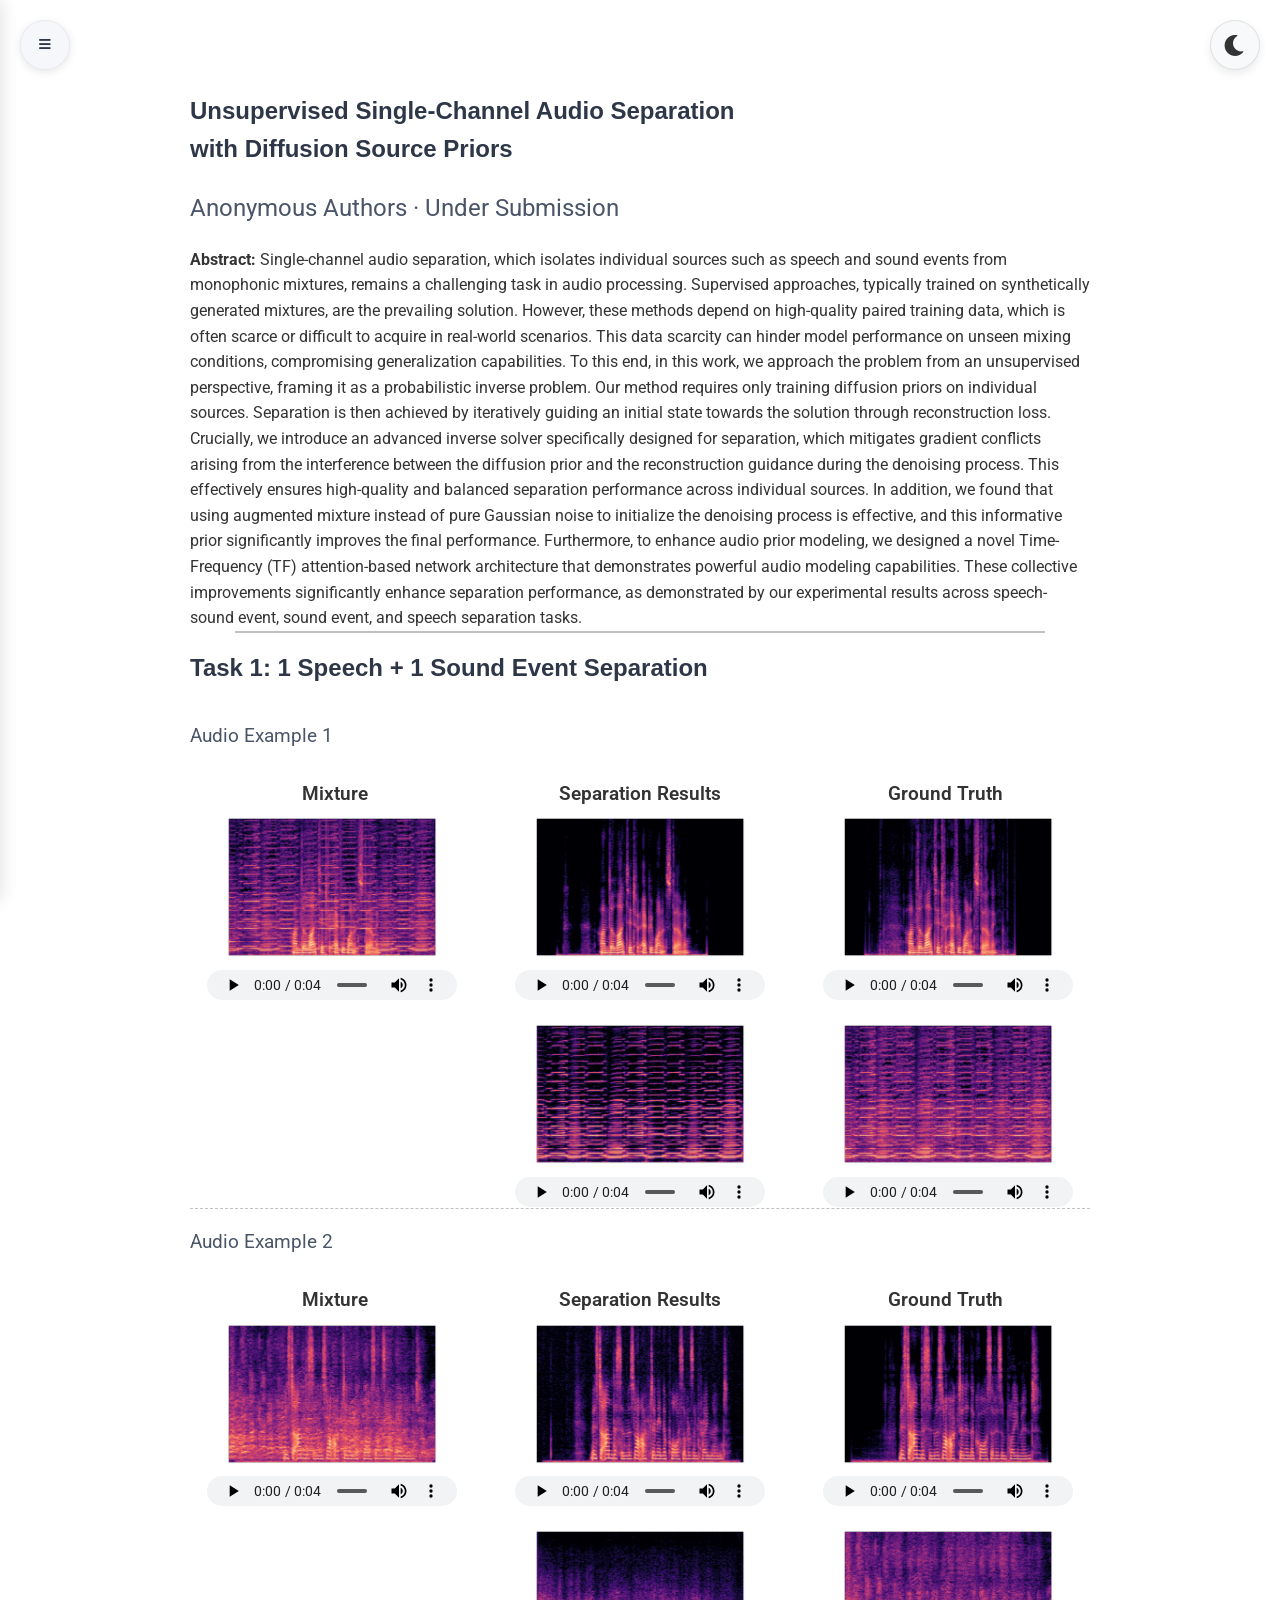
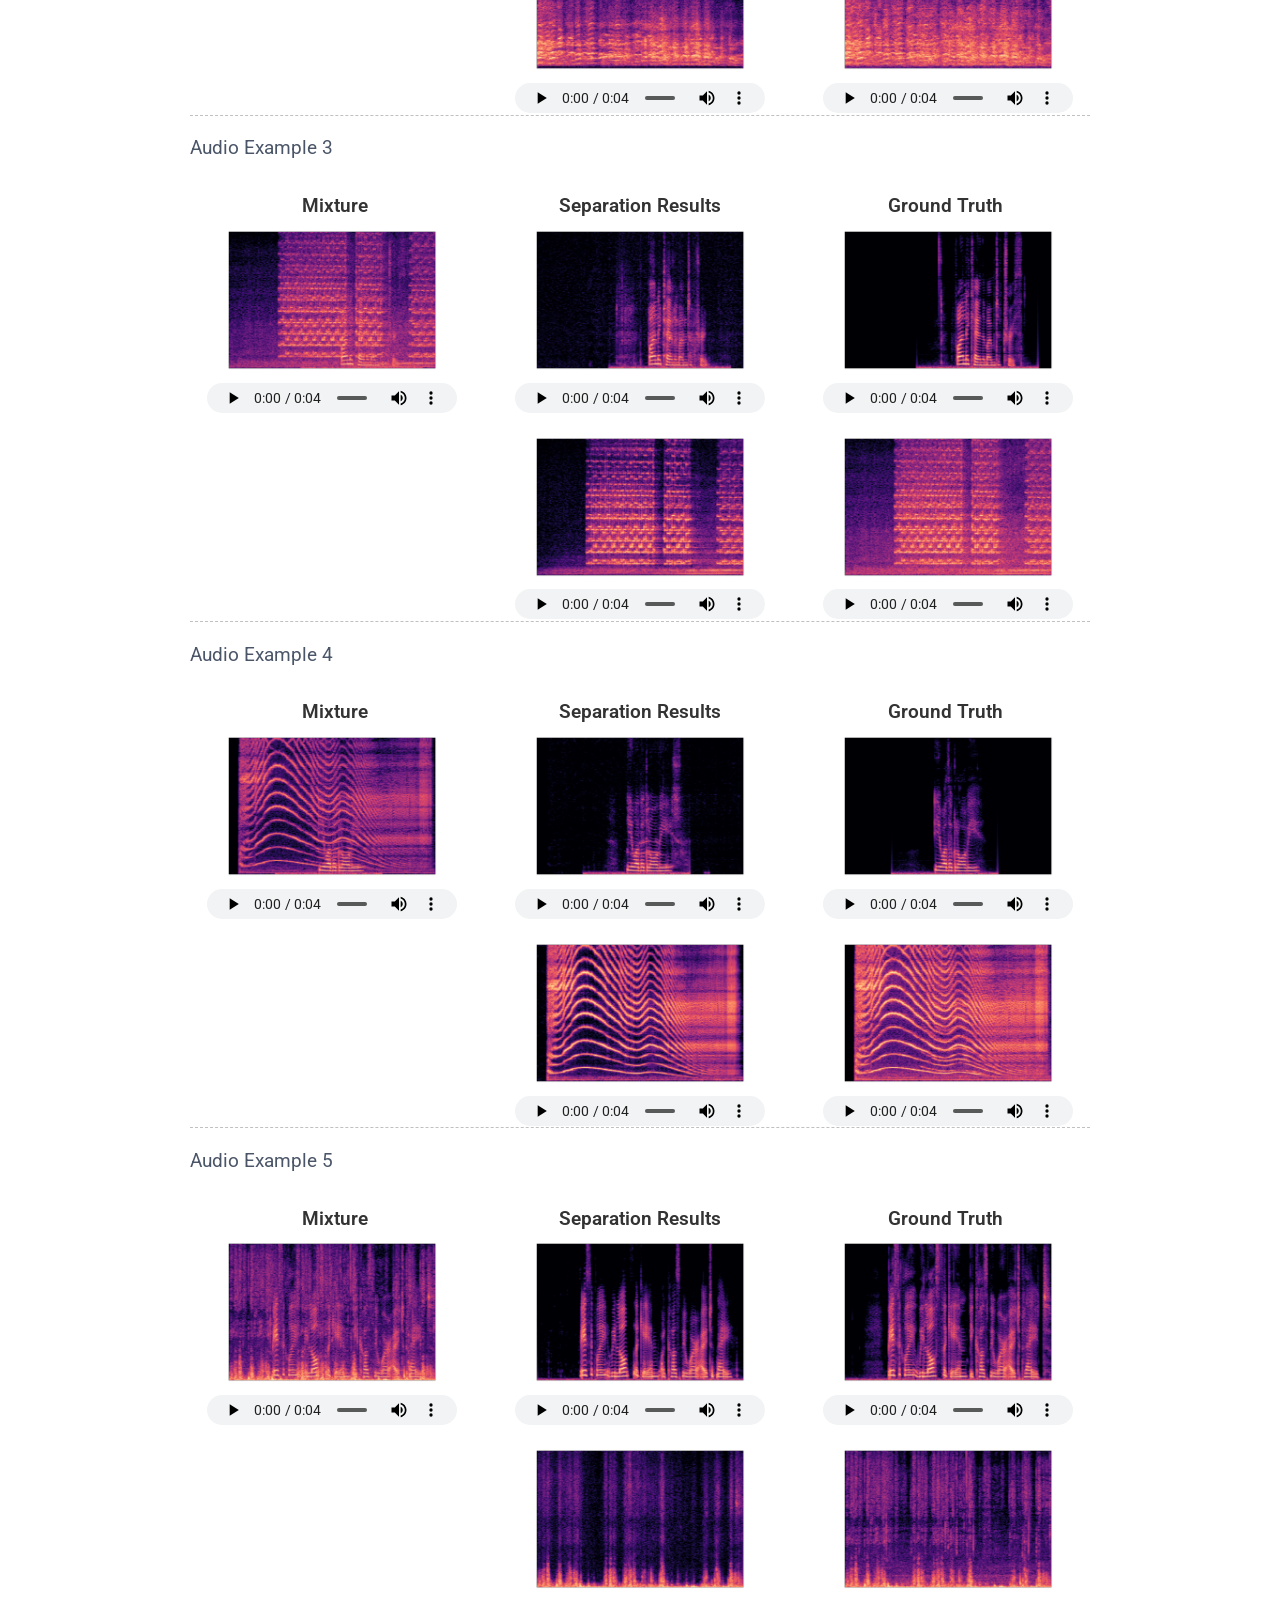
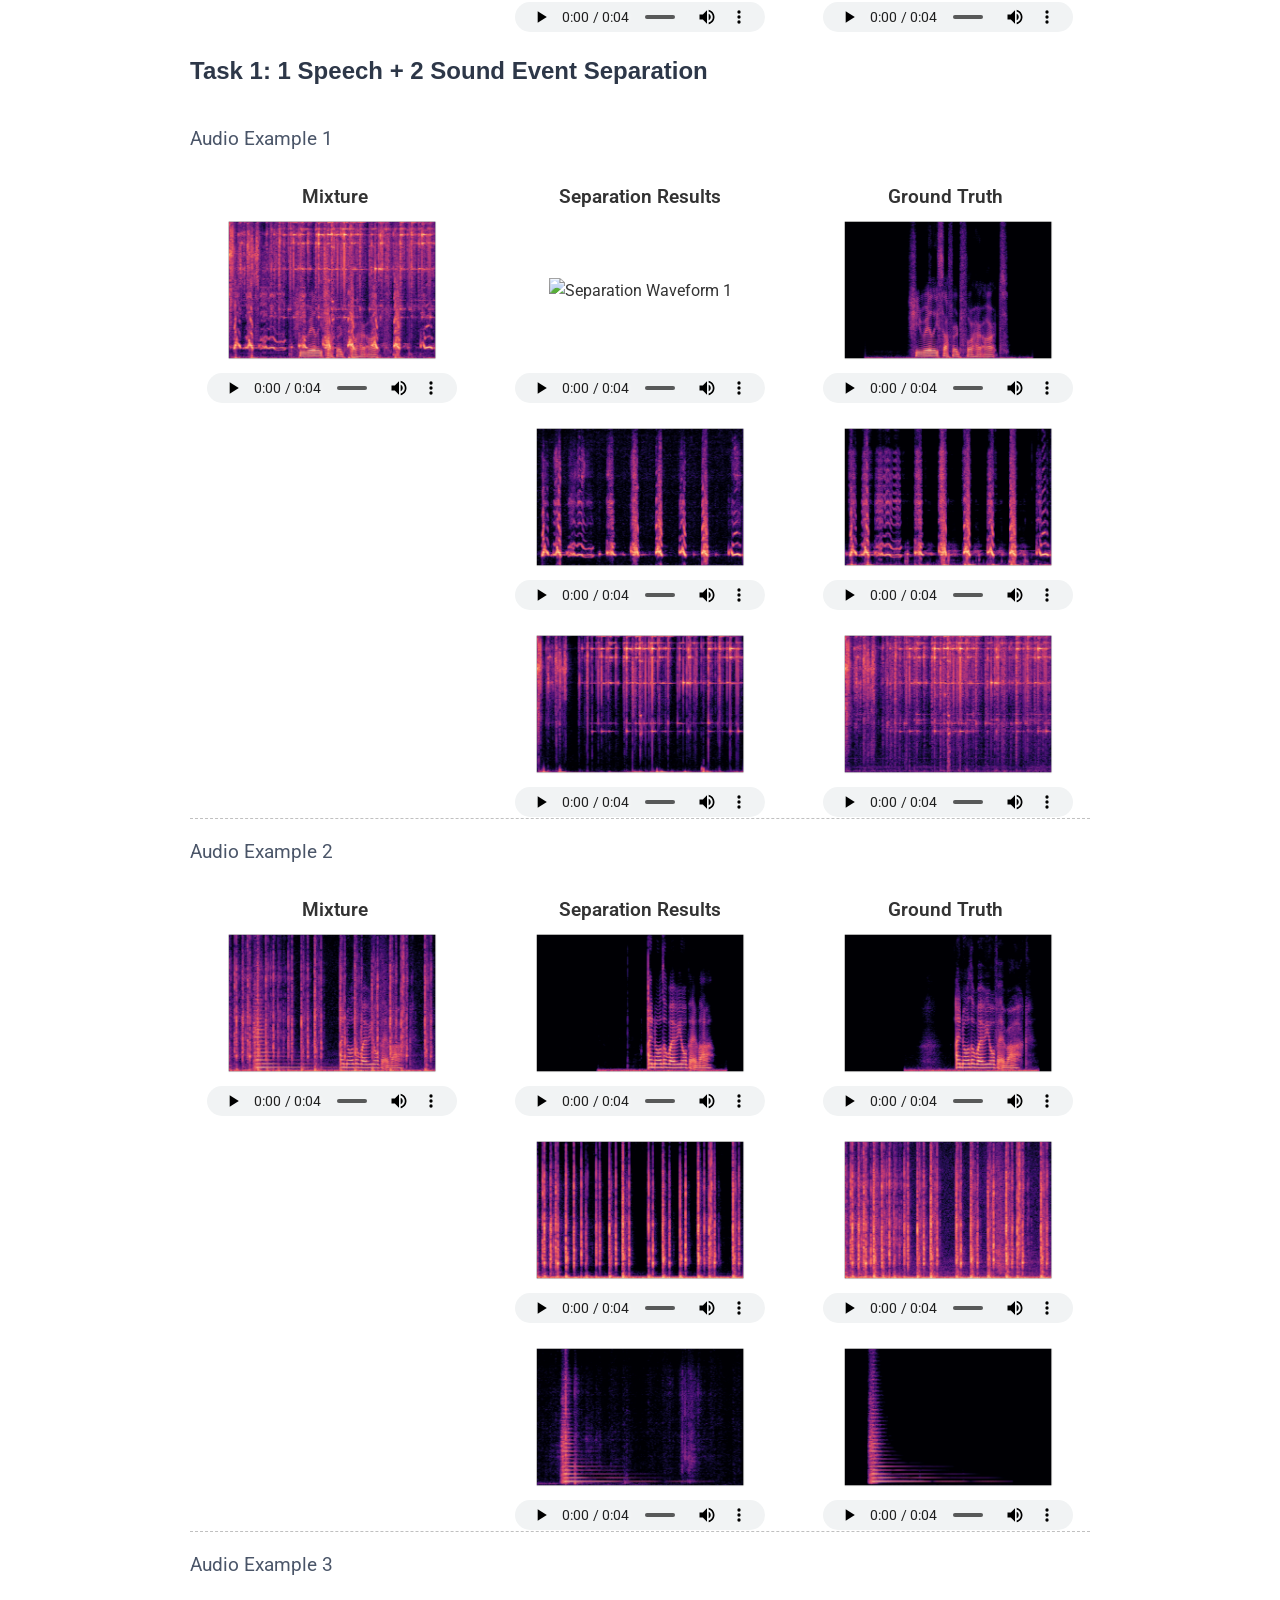
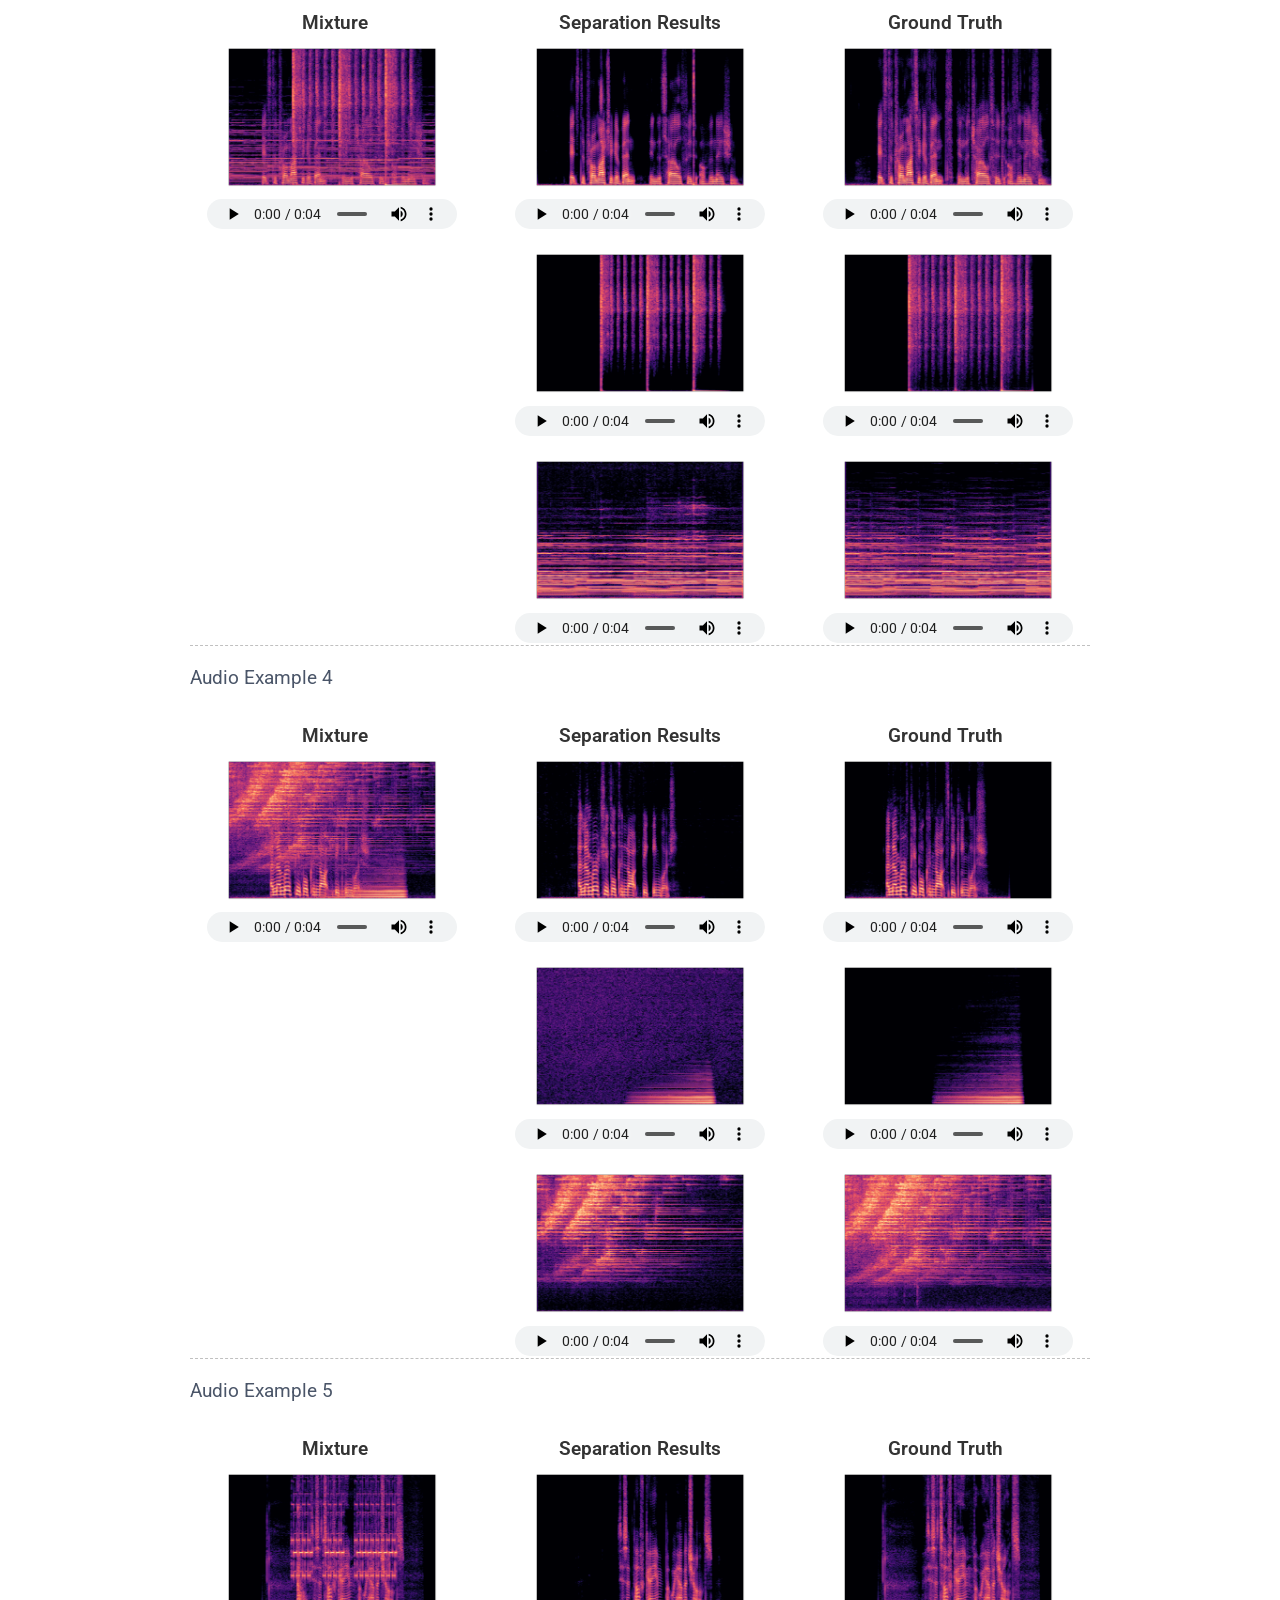
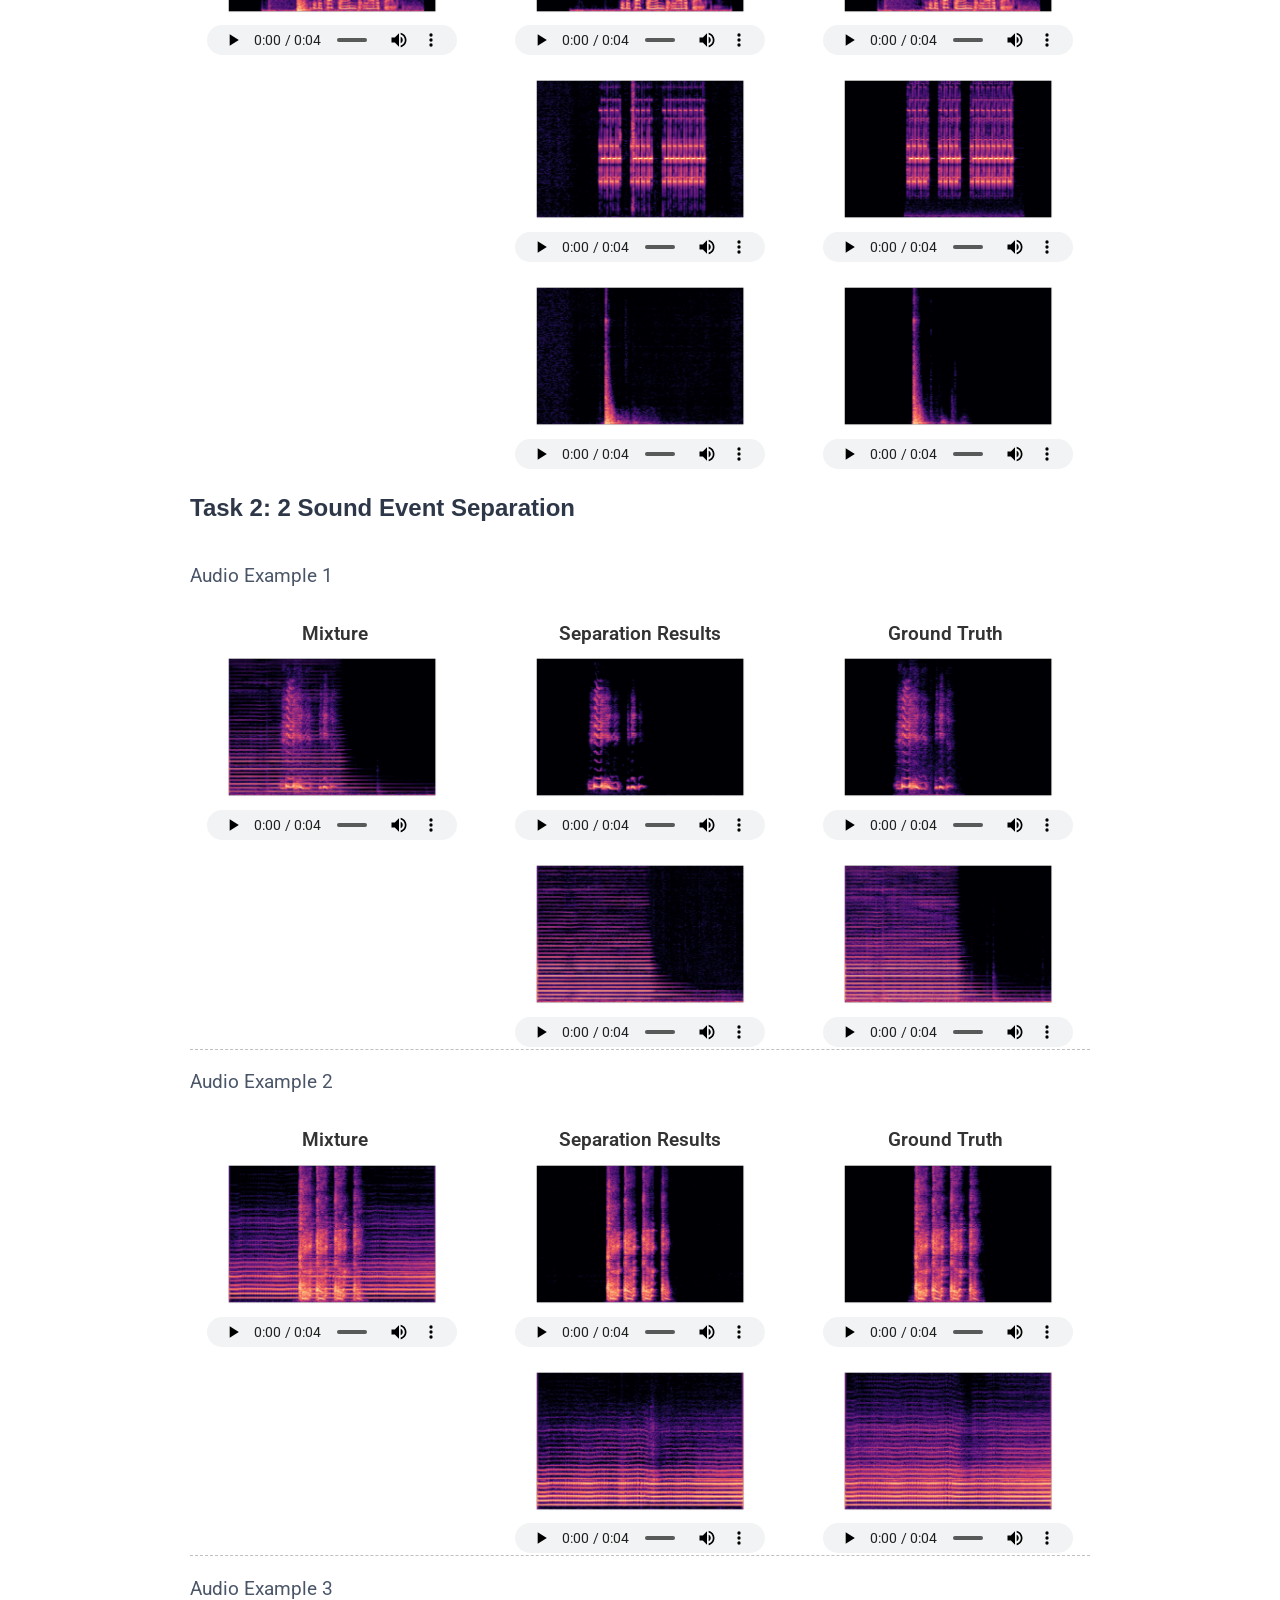
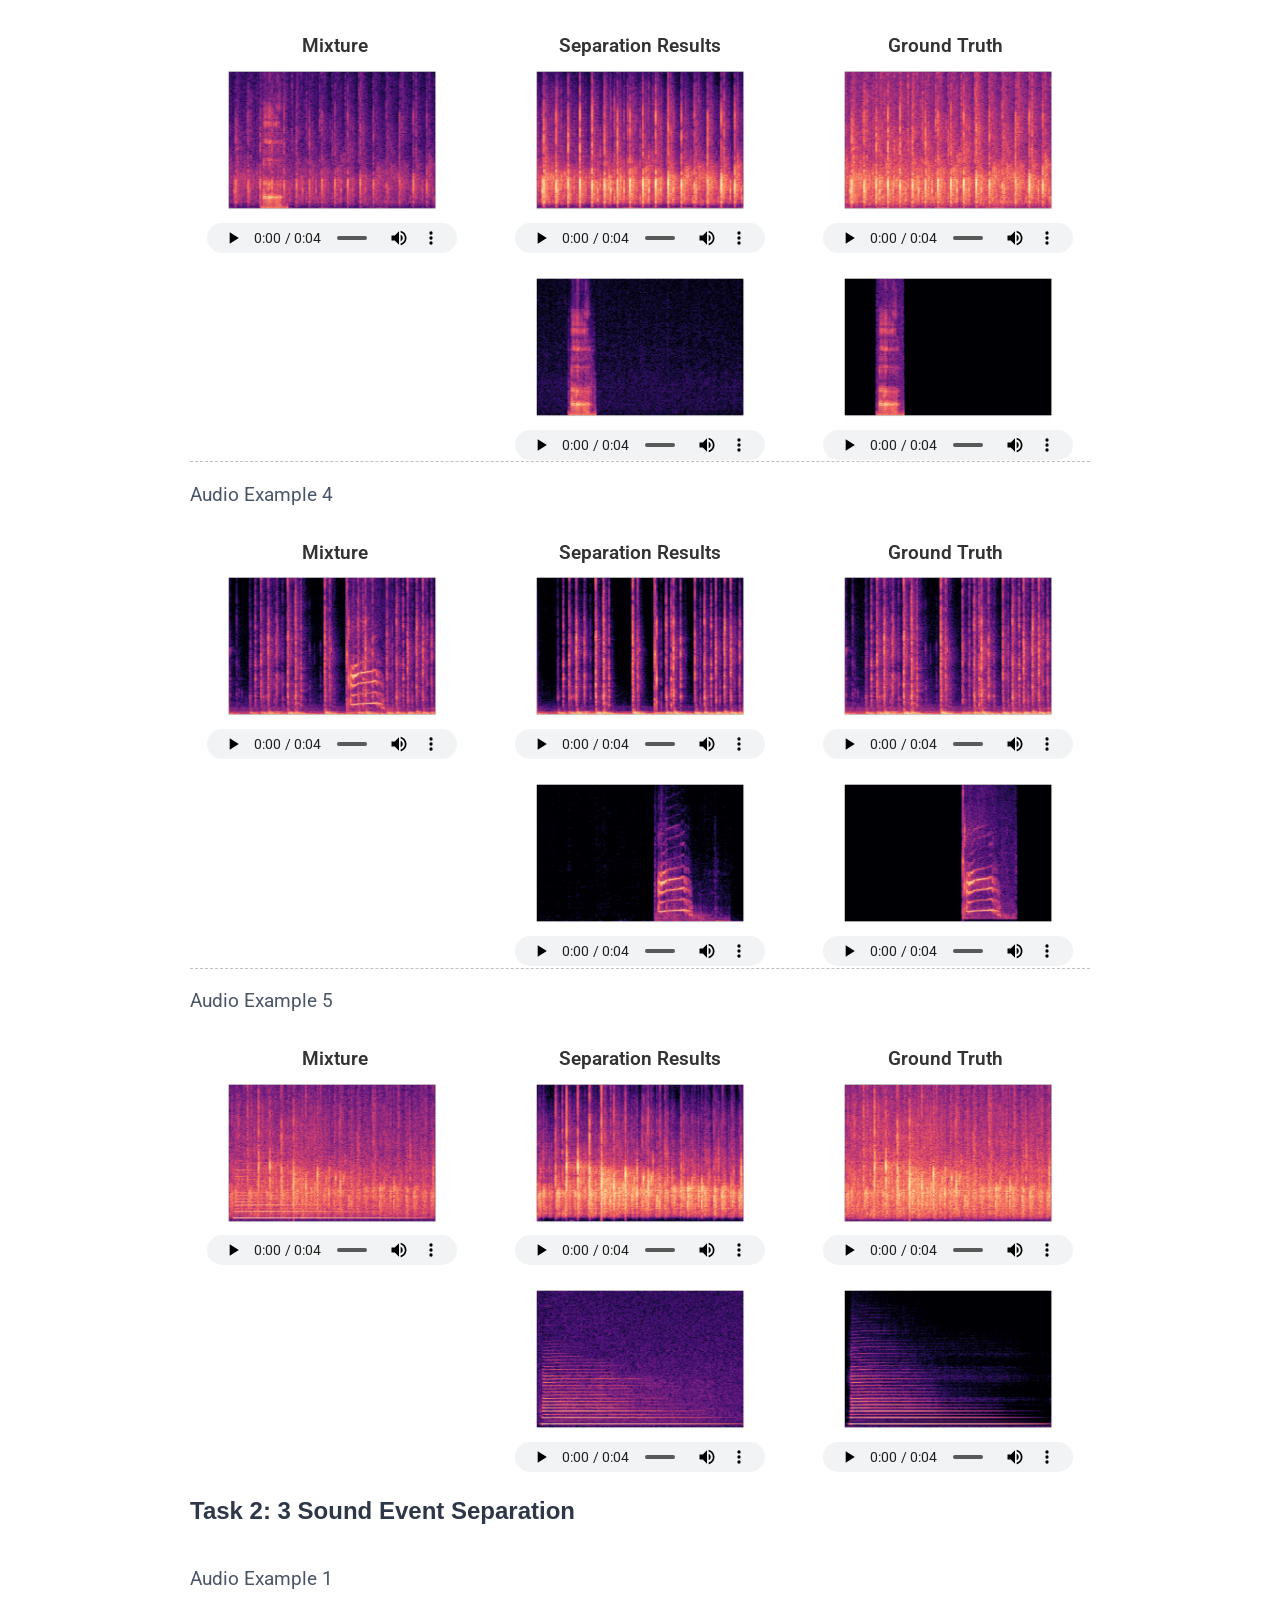
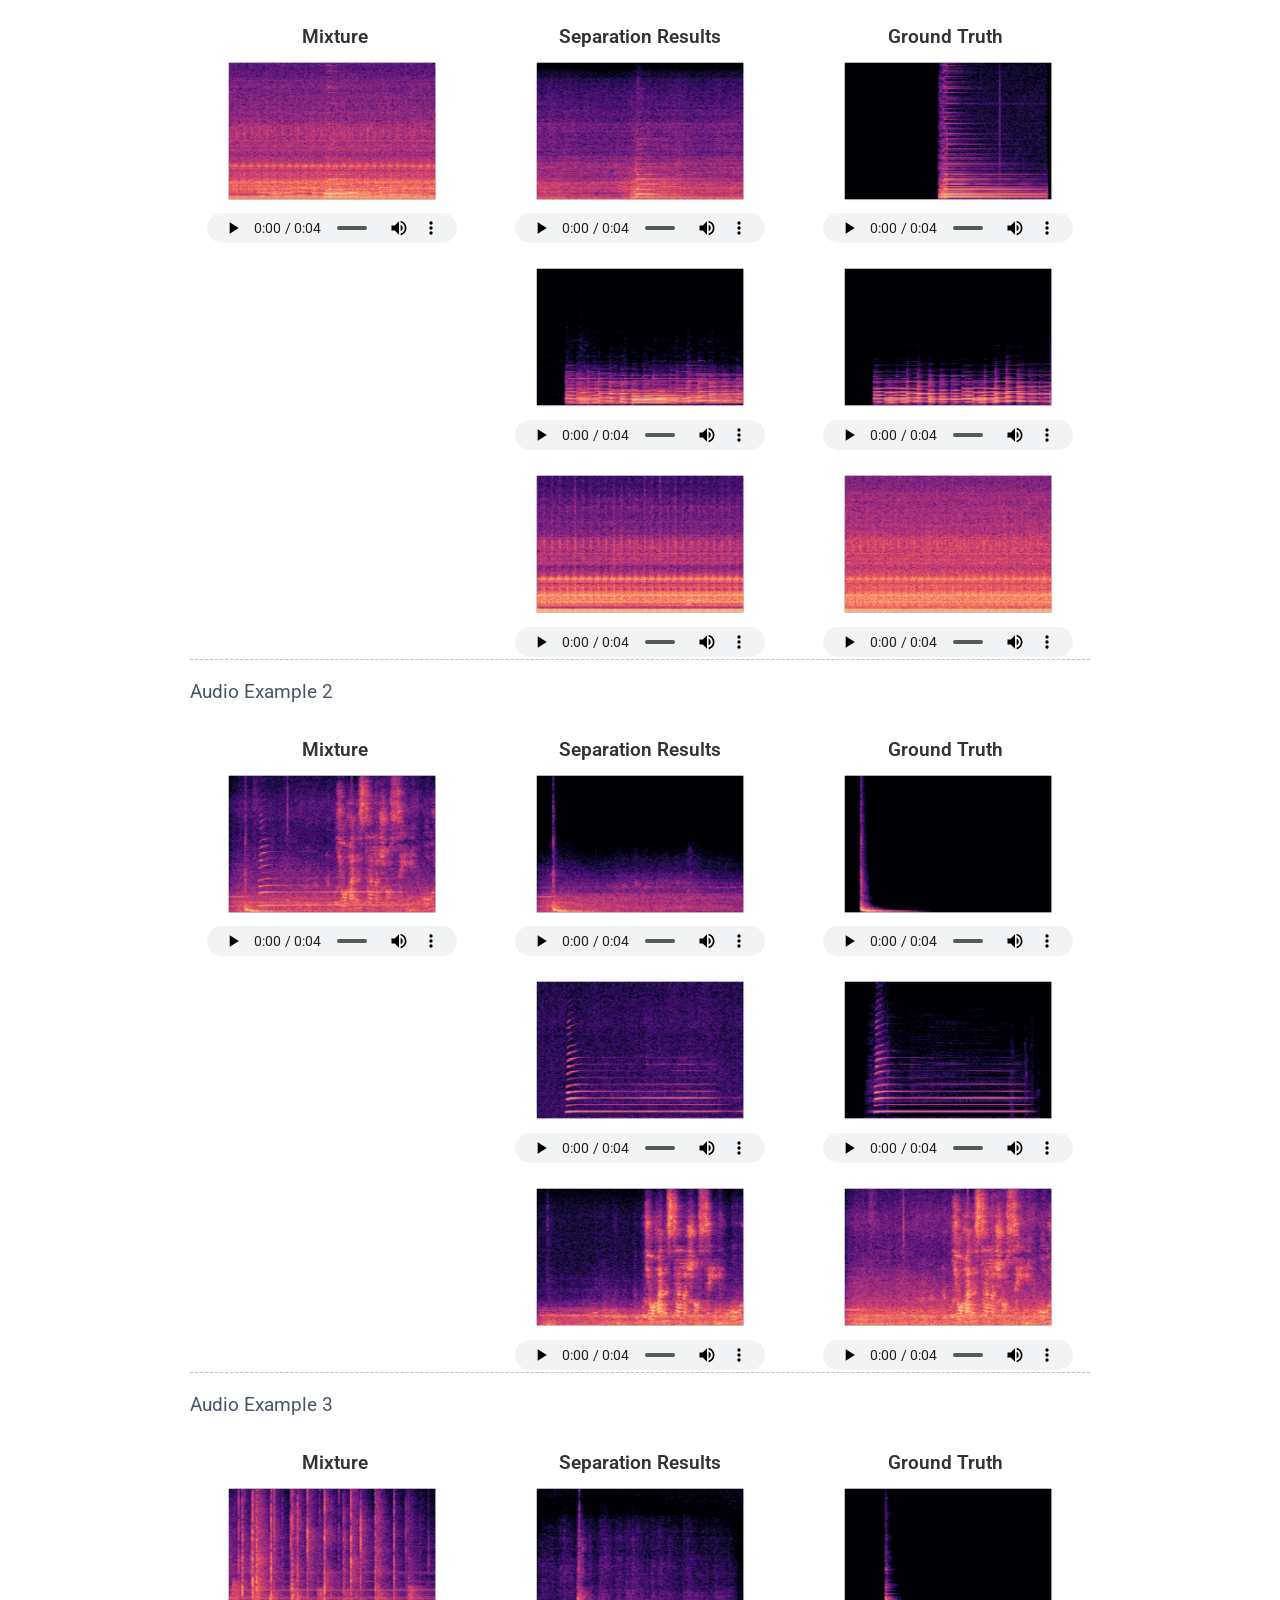
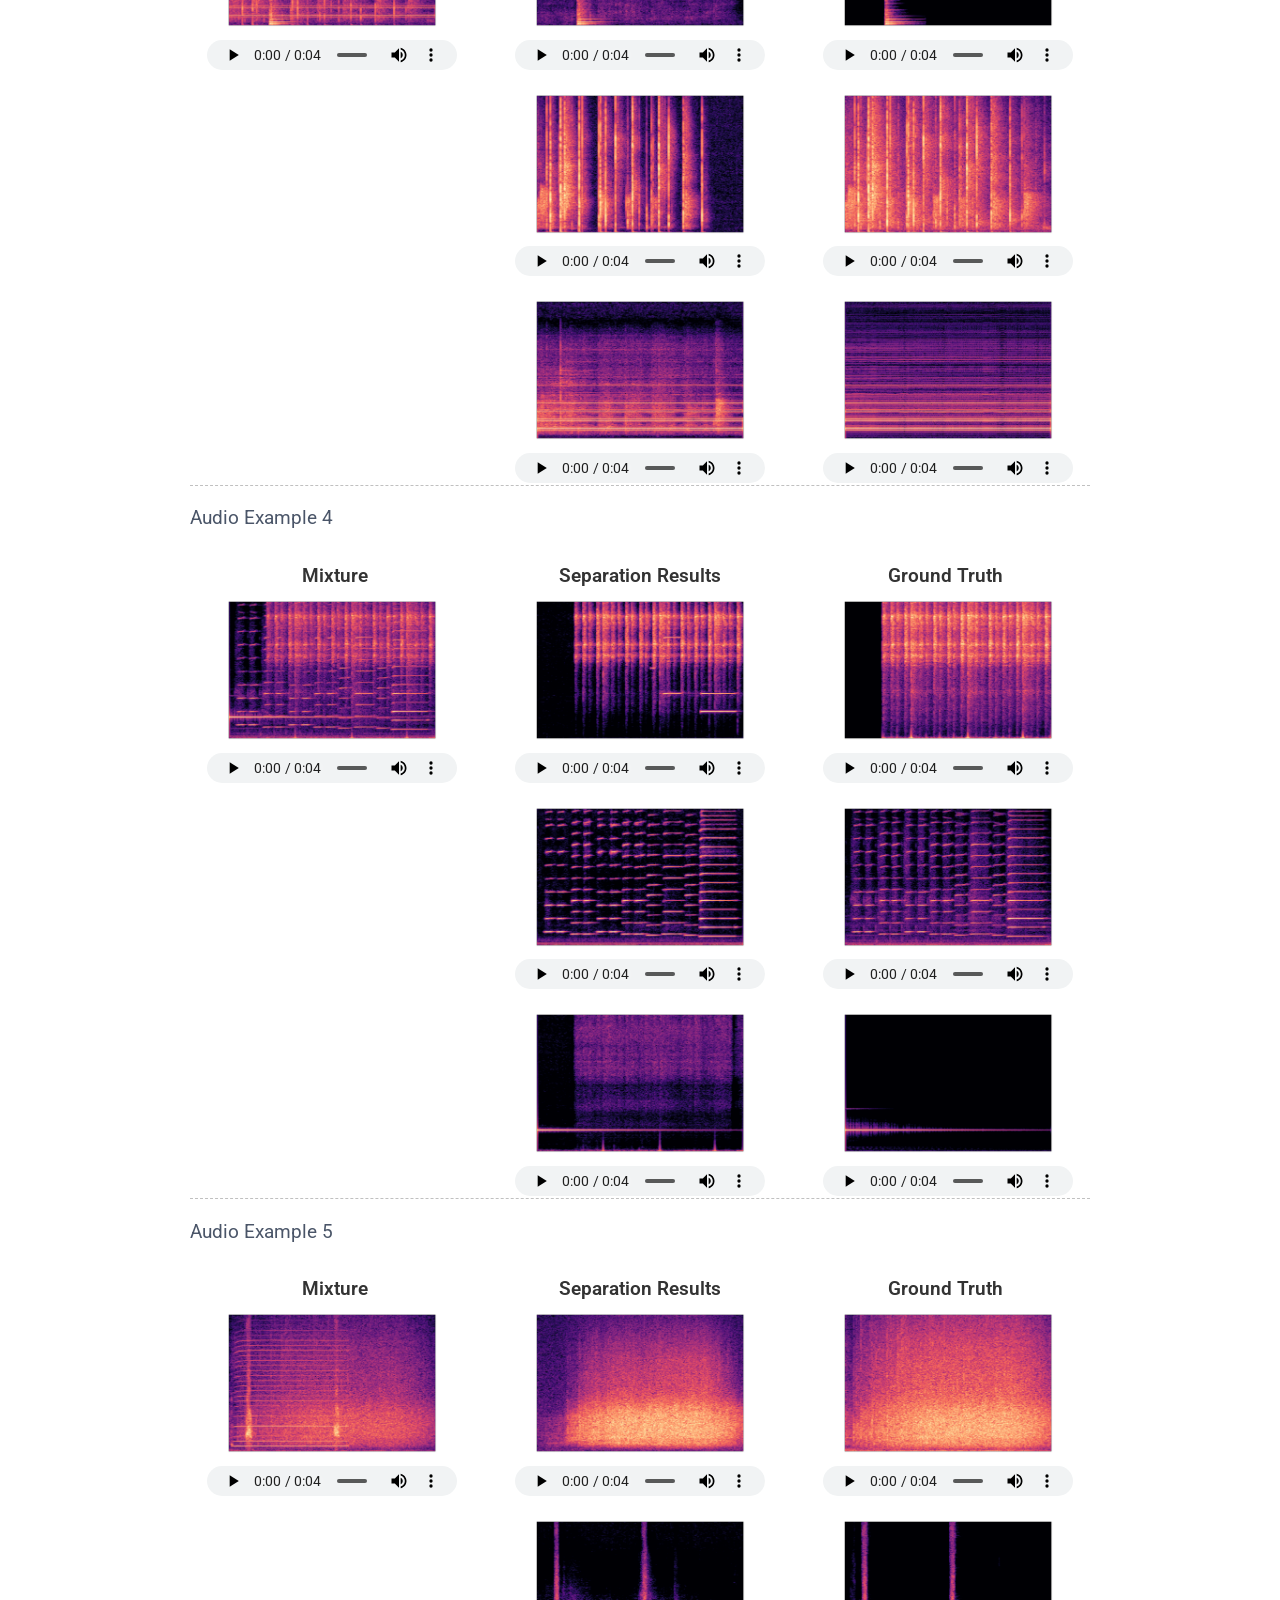
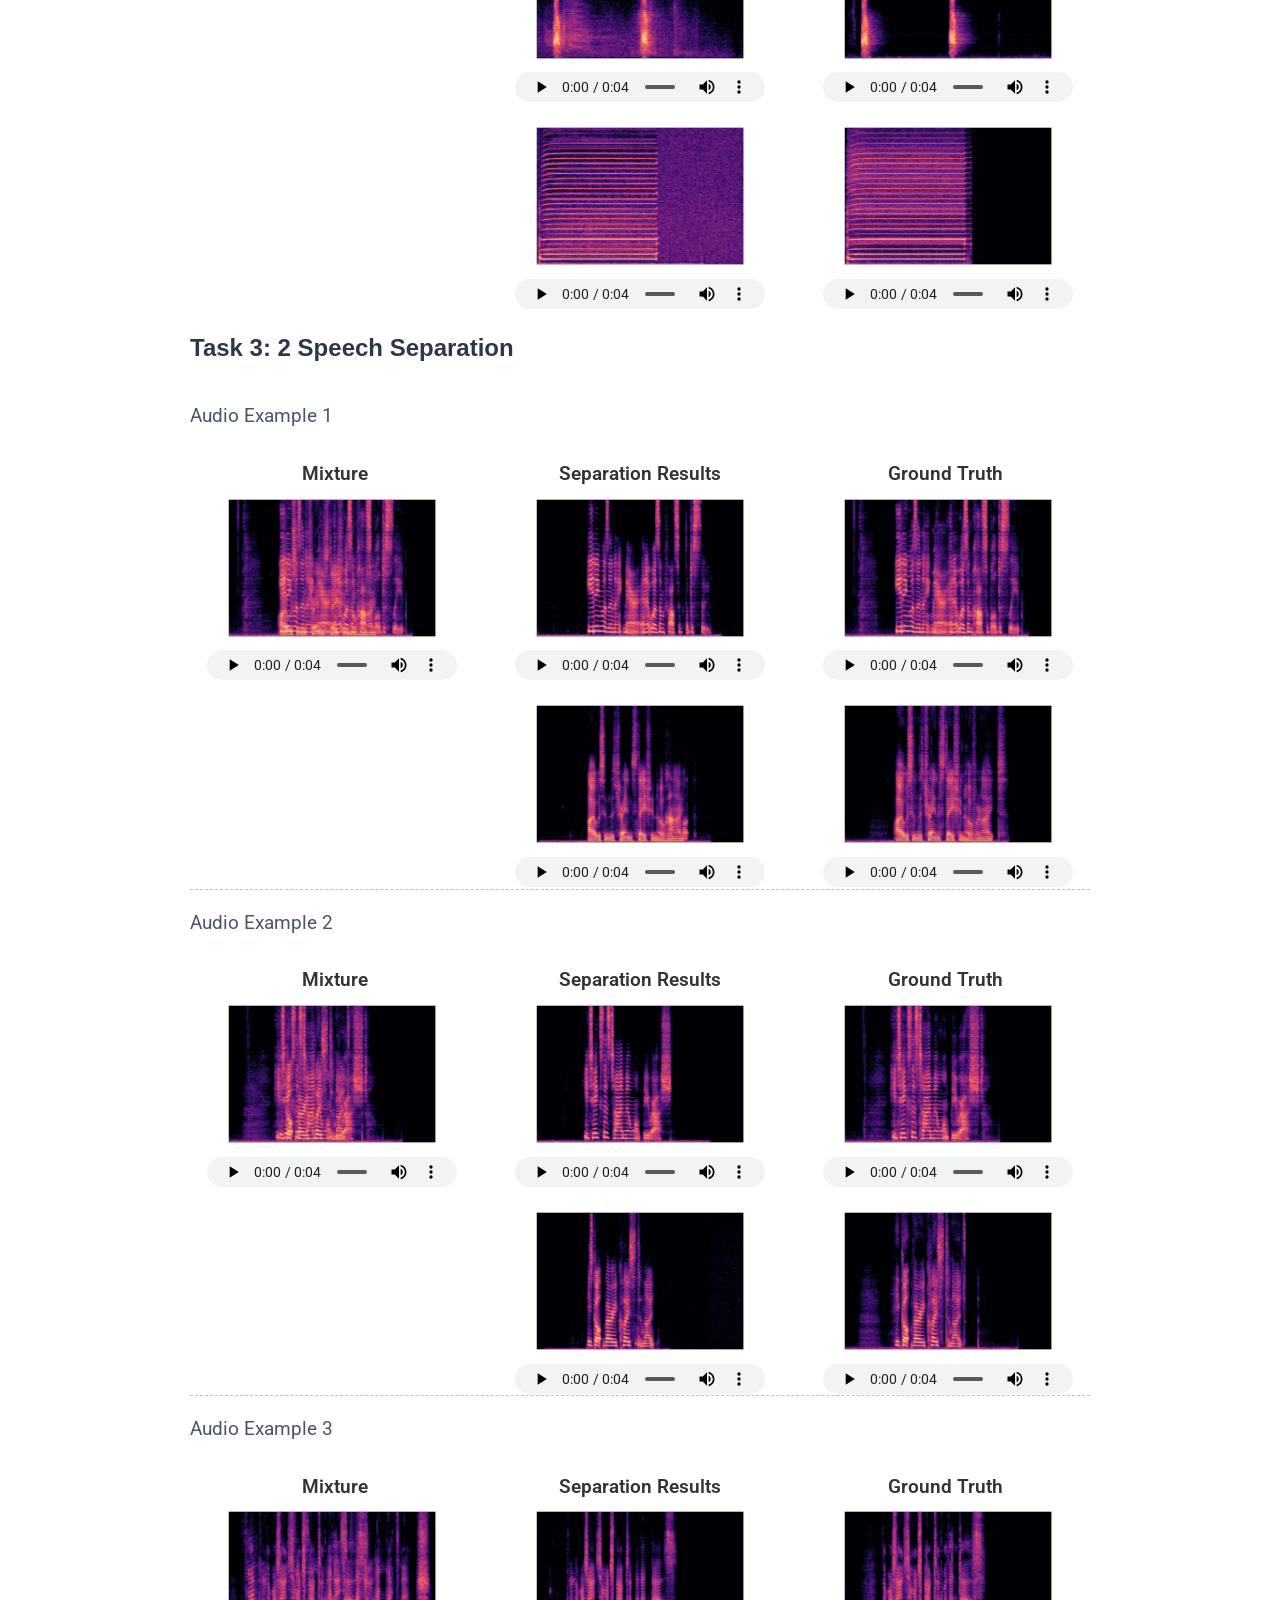
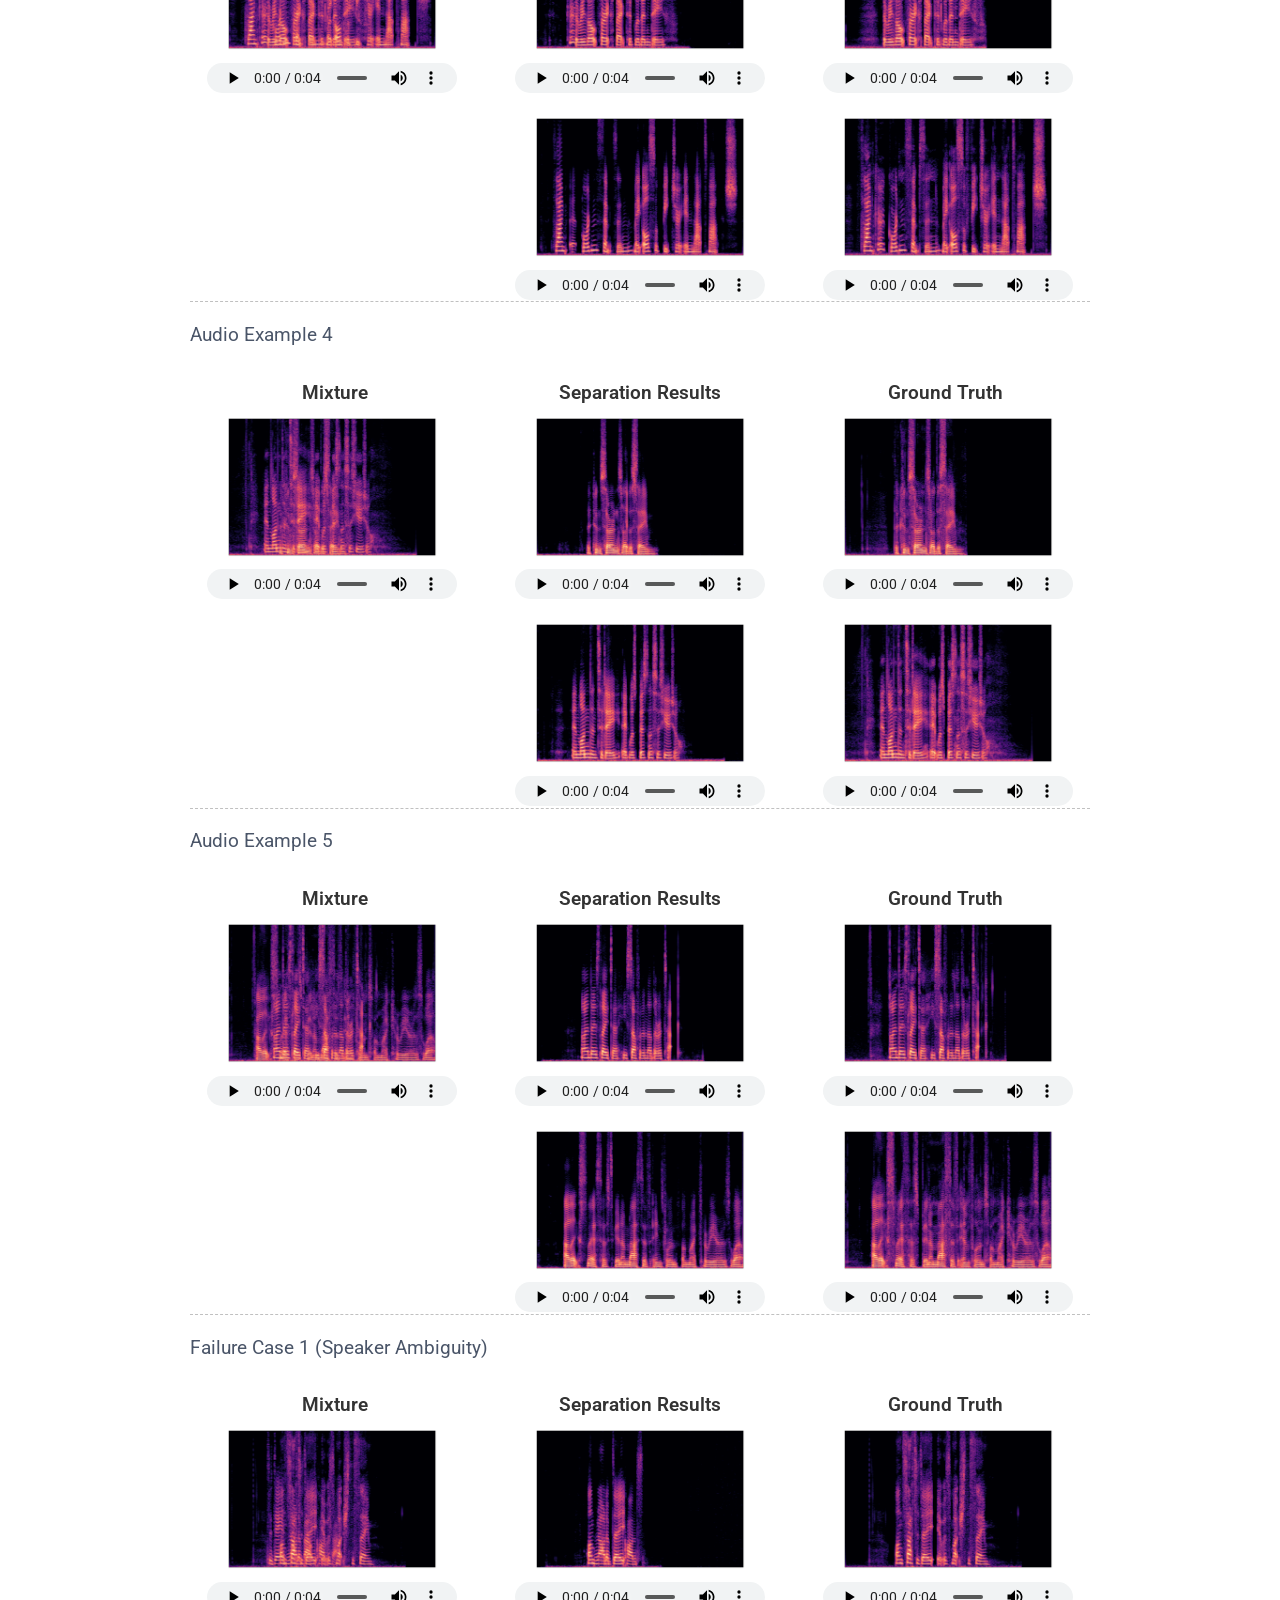
==== docs/index.html @ 79e8e831 "demo page" ====
<!DOCTYPE html>
<html lang="en">
<head>
    <meta charset="utf-8">
    <meta name="viewport" content="width=device-width, initial-scale=1">
    <title>Unsupervised Single-Channel Audio Separation with Diffusion Source Priors</title>
   
    <link href="https://fonts.googleapis.com/css2?family=Roboto:wght@300;400;500;700&family=Source+Serif+Pro:wght@400;600&display=swap" rel="stylesheet">
    <link rel="stylesheet" href="https://cdn.jsdelivr.net/npm/bulma@0.9.3/css/bulma.min.css">
    <link rel="stylesheet" href="https://cdnjs.cloudflare.com/ajax/libs/font-awesome/6.0.0/css/all.min.css">
    <link rel="icon" href="data:image/svg+xml,<svg xmlns=%22http://www.w3.org/2000/svg%22 viewBox=%220 0 100 100%22><text y=%22.9em%22 font-size=%2290%22>📑</text></svg>">
    <link rel="stylesheet" href="style.css"> 

    <style>
    </style>
</head>

<body>
    <button class="dark-mode-toggle" id="darkModeToggle">
        <i class="fas fa-moon"></i>
    </button>
     
    <button class="sidebar-toggle" id="sidebarToggle">
        <i class="fas fa-bars"></i>
    </button>
     
    <div class="sidebar" id="sidebar">
        <div class="sidebar-header">
            <h2 class="sidebar-title"></h2>
            <button class="close-sidebar" id="closeSidebar">
                <i class="fas fa-times"></i>
            </button>
        </div>
        <ul class="sidebar-menu">
            <li class="sidebar-item">
                <a href="#top" class="sidebar-button active">
                    <i class="fas fa-home"></i>Home
                </a>
            </li>
            <li class="sidebar-item">
                <a href="#D0" class="sidebar-button">
                    </i>1 Speech+1 Sound Separation
                </a>
            </li>
            <li class="sidebar-item">
                <a href="#D1" class="sidebar-button">
                    </i>1 Speech+2 Sound Separation
                </a>
            </li>
            <li class="sidebar-item">
                <a href="#D2" class="sidebar-button">
                    </i>2 Sound Separation
                </a>
            </li>
            <li class="sidebar-item">
                <a href="#D3" class="sidebar-button">
                    </i>3 Sound Separation
                </a>
            </li>
            <li class="sidebar-item">
                <a href="#D4" class="sidebar-button">
                    </i>2 Speech Separation
                </a>
            </li>

            <li class="sidebar-item">
                <a href="#D5" class="sidebar-button">
                    </i>Comparision Results
                </a>
            </li>

        </ul>
         
        <div class="sidebar-footer">
            <!-- <p>AAAI 2026</p> -->
        </div>
    </div>
     
    <div class="content-area">
        <section id="top">
            <div class="hero-body">
                <div class="container has-text-centered">
                    <h1 class="title is-3">Unsupervised Single-Channel Audio Separation <br> with Diffusion Source Priors</h1>
                    <h2 class="subtitle is-5">Anonymous Authors · Under Submission</h2>
                </div>
            </div>
        </section>
         
        <section class="section" id="abstract">
            <div class="content has-text-justified">
                <strong>Abstract:</strong> Single-channel audio separation, which isolates individual sources such as speech and sound events from monophonic mixtures, remains a challenging task in audio processing. Supervised approaches, typically trained on synthetically generated mixtures, are the prevailing solution. However, these methods depend on high-quality paired training data, which is often scarce or difficult to acquire in real-world scenarios. This data scarcity can hinder model performance on unseen mixing conditions, compromising generalization capabilities.
                To this end, in this work, we approach the problem from an unsupervised perspective, framing it as a probabilistic inverse problem. Our method requires only training diffusion priors on individual sources. Separation is then achieved by iteratively guiding an initial state towards the solution through reconstruction loss. Crucially, we introduce an advanced inverse solver specifically designed for separation, which mitigates gradient conflicts arising from the interference between the diffusion prior and the reconstruction guidance during the denoising process. This effectively ensures high-quality and balanced separation performance across individual sources. In addition, we found that using augmented mixture instead of pure Gaussian noise to initialize the denoising process is effective, and this informative prior significantly improves the final performance. Furthermore, to enhance audio prior modeling, we designed a novel Time-Frequency (TF) attention-based network architecture that demonstrates powerful audio modeling capabilities. These collective improvements significantly enhance separation performance, as demonstrated by our experimental results across speech-sound event, sound event, and speech separation tasks.
            </div>
        </section>
        
        <div class="line-above"> </div>

        
        <section class="section" id="D0">
            <h2 class="title is-3 section-title">Task 1: 1 Speech + 1 Sound Event Separation</h2>
            <h3 class="subtitle is-4">Audio Example 1</h3> 
                <div class="content">
                    <div class="audio-results-header">
                        <h4 class="audio-header-label">Mixture</h4>
                        <h4 class="audio-header-label">Separation Results</h4>
                        <h4 class="audio-header-label">Ground Truth</h4>
                    </div>
        
                    <div class="audio-results-grid">
                        <div class="audio-result-item first-mixture-cell"> <div class="waveform-placeholder">
                                <img src="audios/01_1speech_1sound/01/mix.png" alt="Mixture Waveform 1">
                            </div>
                            <audio controls>
                                <source src="audios/01_1speech_1sound/01/mix.wav" type="audio/mpeg">
                                Your browser does not support the audio element.
                            </audio>
                        </div>
        
                        <div class="audio-result-item">
                            <div class="waveform-placeholder">
                                <img src="audios/01_1speech_1sound/01/sepa_0.png" alt="Separation Waveform 1">
                            </div>
                            <audio controls>
                                <source src="audios/01_1speech_1sound/01/sepa_0.wav" type="audio/mpeg">
                                Your browser does not support the audio element.
                            </audio>
                        </div>
        
                        <div class="audio-result-item">
                            <div class="waveform-placeholder">
                                <img src="audios/01_1speech_1sound/01/real_0.png" alt="Ground Truth Waveform 1">
                            </div>
                            <audio controls>
                                <source src="audios/01_1speech_1sound/01/real_0.wav" type="audio/mpeg">
                                Your browser does not support the audio element.
                            </audio>
                        </div>
        
                        <div class="audio-result-item empty-cell"> </div>
        
                        <div class="audio-result-item">
                            <div class="waveform-placeholder">
                                <img src="audios/01_1speech_1sound/01/sepa_1.png" alt="Separation Waveform 2">
                            </div>
                            <audio controls>
                                <source src="audios/01_1speech_1sound/01/sepa_1.wav" type="audio/mpeg">
                                Your browser does not support the audio element.
                            </audio>
                        </div>
        
                        <div class="audio-result-item">
                            <div class="waveform-placeholder">
                                <img src="audios/01_1speech_1sound/01/real_1.png" alt="Separation Waveform 2">
                            </div>
                            <audio controls>
                                <source src="audios/01_1speech_1sound/01/real_1.wav" type="audio/mpeg">
                                Your browser does not support the audio element.
                            </audio>
                        </div>  
                    </div>          
                </div>        
                  
            <div class="audio-group-separator"></div> 

            <h3 class="subtitle is-4">Audio Example 2</h3> 
            <div class="content">
                    <div class="audio-results-header">
                        <h4 class="audio-header-label">Mixture</h4>
                        <h4 class="audio-header-label">Separation Results</h4>
                        <h4 class="audio-header-label">Ground Truth</h4>
                    </div>
        
                    <div class="audio-results-grid">
                        <div class="audio-result-item first-mixture-cell"> <div class="waveform-placeholder">
                                <img src="audios/01_1speech_1sound/02/mix.png" alt="Mixture Waveform 1">
                            </div>
                            <audio controls>
                                <source src="audios/01_1speech_1sound/02/mix.wav" type="audio/mpeg">
                                Your browser does not support the audio element.
                            </audio>
                        </div>
        
                        <div class="audio-result-item">
                            <div class="waveform-placeholder">
                                <img src="audios/01_1speech_1sound/02/sepa_0.png" alt="Separation Waveform 1">
                            </div>
                            <audio controls>
                                <source src="audios/01_1speech_1sound/02/sepa_0.wav" type="audio/mpeg">
                                Your browser does not support the audio element.
                            </audio>
                        </div>
        
                        <div class="audio-result-item">
                            <div class="waveform-placeholder">
                                <img src="audios/01_1speech_1sound/02/real_0.png" alt="Ground Truth Waveform 1">
                            </div>
                            <audio controls>
                                <source src="audios/01_1speech_1sound/02/real_0.wav" type="audio/mpeg">
                                Your browser does not support the audio element.
                            </audio>
                        </div>
        
                        <div class="audio-result-item empty-cell"> </div>
        
                        <div class="audio-result-item">
                            <div class="waveform-placeholder">
                                <img src="audios/01_1speech_1sound/02/sepa_1.png" alt="Separation Waveform 2">
                            </div>
                            <audio controls>
                                <source src="audios/01_1speech_1sound/02/sepa_1.wav" type="audio/mpeg">
                                Your browser does not support the audio element.
                            </audio>
                        </div>
        
                        <div class="audio-result-item">
                            <div class="waveform-placeholder">
                                <img src="audios/01_1speech_1sound/02/real_1.png" alt="Separation Waveform 2">
                            </div>
                            <audio controls>
                                <source src="audios/01_1speech_1sound/02/real_1.wav" type="audio/mpeg">
                                Your browser does not support the audio element.
                            </audio>
                        </div>        
                    </div> 
            </div> 

            <div class="audio-group-separator"></div> 
            <h3 class="subtitle is-4">Audio Example 3</h3> 
            <div class="content">
                    <div class="audio-results-header">
                        <h4 class="audio-header-label">Mixture</h4>
                        <h4 class="audio-header-label">Separation Results</h4>
                        <h4 class="audio-header-label">Ground Truth</h4>
                    </div>
        
                    <div class="audio-results-grid">
                        <div class="audio-result-item first-mixture-cell"> <div class="waveform-placeholder">
                                <img src="audios/01_1speech_1sound/03/mix.png" alt="Mixture Waveform 1">
                            </div>
                            <audio controls>
                                <source src="audios/01_1speech_1sound/03/mix.wav" type="audio/mpeg">
                                Your browser does not support the audio element.
                            </audio>
                        </div>
        
                        <div class="audio-result-item">
                            <div class="waveform-placeholder">
                                <img src="audios/01_1speech_1sound/03/sepa_0.png" alt="Separation Waveform 1">
                            </div>
                            <audio controls>
                                <source src="audios/01_1speech_1sound/03/sepa_0.wav" type="audio/mpeg">
                                Your browser does not support the audio element.
                            </audio>
                        </div>
        
                        <div class="audio-result-item">
                            <div class="waveform-placeholder">
                                <img src="audios/01_1speech_1sound/03/real_0.png" alt="Ground Truth Waveform 1">
                            </div>
                            <audio controls>
                                <source src="audios/01_1speech_1sound/03/real_0.wav" type="audio/mpeg">
                                Your browser does not support the audio element.
                            </audio>
                        </div>
        
                        <div class="audio-result-item empty-cell"> </div>
        
                        <div class="audio-result-item">
                            <div class="waveform-placeholder">
                                <img src="audios/01_1speech_1sound/03/sepa_1.png" alt="Separation Waveform 2">
                            </div>
                            <audio controls>
                                <source src="audios/01_1speech_1sound/03/sepa_1.wav" type="audio/mpeg">
                                Your browser does not support the audio element.
                            </audio>
                        </div>
        
                        <div class="audio-result-item">
                            <div class="waveform-placeholder">
                                <img src="audios/01_1speech_1sound/03/real_1.png" alt="Separation Waveform 2">
                            </div>
                            <audio controls>
                                <source src="audios/01_1speech_1sound/03/real_1.wav" type="audio/mpeg">
                                Your browser does not support the audio element.
                            </audio>
                        </div>        
                    </div> 
            </div> 

            <div class="audio-group-separator"></div> 
            <h3 class="subtitle is-4">Audio Example 4</h3> 
            <div class="content">
                    <div class="audio-results-header">
                        <h4 class="audio-header-label">Mixture</h4>
                        <h4 class="audio-header-label">Separation Results</h4>
                        <h4 class="audio-header-label">Ground Truth</h4>
                    </div>
        
                    <div class="audio-results-grid">
                        <div class="audio-result-item first-mixture-cell"> <div class="waveform-placeholder">
                                <img src="audios/01_1speech_1sound/04/mix.png" alt="Mixture Waveform 1">
                            </div>
                            <audio controls>
                                <source src="audios/01_1speech_1sound/04/mix.wav" type="audio/mpeg">
                                Your browser does not support the audio element.
                            </audio>
                        </div>
        
                        <div class="audio-result-item">
                            <div class="waveform-placeholder">
                                <img src="audios/01_1speech_1sound/04/sepa_0.png" alt="Separation Waveform 1">
                            </div>
                            <audio controls>
                                <source src="audios/01_1speech_1sound/04/sepa_0.wav" type="audio/mpeg">
                                Your browser does not support the audio element.
                            </audio>
                        </div>
        
                        <div class="audio-result-item">
                            <div class="waveform-placeholder">
                                <img src="audios/01_1speech_1sound/04/real_0.png" alt="Ground Truth Waveform 1">
                            </div>
                            <audio controls>
                                <source src="audios/01_1speech_1sound/04/real_0.wav" type="audio/mpeg">
                                Your browser does not support the audio element.
                            </audio>
                        </div>
        
                        <div class="audio-result-item empty-cell"> </div>
        
                        <div class="audio-result-item">
                            <div class="waveform-placeholder">
                                <img src="audios/01_1speech_1sound/04/sepa_1.png" alt="Separation Waveform 2">
                            </div>
                            <audio controls>
                                <source src="audios/01_1speech_1sound/04/sepa_1.wav" type="audio/mpeg">
                                Your browser does not support the audio element.
                            </audio>
                        </div>
        
                        <div class="audio-result-item">
                            <div class="waveform-placeholder">
                                <img src="audios/01_1speech_1sound/04/real_1.png" alt="Separation Waveform 2">
                            </div>
                            <audio controls>
                                <source src="audios/01_1speech_1sound/04/real_1.wav" type="audio/mpeg">
                                Your browser does not support the audio element.
                            </audio>
                        </div>        
                    </div> 
            </div> 

            <div class="audio-group-separator"></div> 
            <h3 class="subtitle is-4">Audio Example 5</h3> 
            <div class="content">
                    <div class="audio-results-header">
                        <h4 class="audio-header-label">Mixture</h4>
                        <h4 class="audio-header-label">Separation Results</h4>
                        <h4 class="audio-header-label">Ground Truth</h4>
                    </div>
        
                    <div class="audio-results-grid">
                        <div class="audio-result-item first-mixture-cell"> <div class="waveform-placeholder">
                                <img src="audios/01_1speech_1sound/05/mix.png" alt="Mixture Waveform 1">
                            </div>
                            <audio controls>
                                <source src="audios/01_1speech_1sound/05/mix.wav" type="audio/mpeg">
                                Your browser does not support the audio element.
                            </audio>
                        </div>
        
                        <div class="audio-result-item">
                            <div class="waveform-placeholder">
                                <img src="audios/01_1speech_1sound/05/sepa_0.png" alt="Separation Waveform 1">
                            </div>
                            <audio controls>
                                <source src="audios/01_1speech_1sound/05/sepa_0.wav" type="audio/mpeg">
                                Your browser does not support the audio element.
                            </audio>
                        </div>
        
                        <div class="audio-result-item">
                            <div class="waveform-placeholder">
                                <img src="audios/01_1speech_1sound/05/real_0.png" alt="Ground Truth Waveform 1">
                            </div>
                            <audio controls>
                                <source src="audios/01_1speech_1sound/05/real_0.wav" type="audio/mpeg">
                                Your browser does not support the audio element.
                            </audio>
                        </div>
        
                        <div class="audio-result-item empty-cell"> </div>
        
                        <div class="audio-result-item">
                            <div class="waveform-placeholder">
                                <img src="audios/01_1speech_1sound/05/sepa_1.png" alt="Separation Waveform 2">
                            </div>
                            <audio controls>
                                <source src="audios/01_1speech_1sound/05/sepa_1.wav" type="audio/mpeg">
                                Your browser does not support the audio element.
                            </audio>
                        </div>
        
                        <div class="audio-result-item">
                            <div class="waveform-placeholder">
                                <img src="audios/01_1speech_1sound/05/real_1.png" alt="Separation Waveform 2">
                            </div>
                            <audio controls>
                                <source src="audios/01_1speech_1sound/05/real_1.wav" type="audio/mpeg">
                                Your browser does not support the audio element.
                            </audio>
                        </div>        
                    </div> 
            </div> 
        </section>


        <section class="section" id="D1">
            <h2 class="title is-3 section-title">Task 1: 1 Speech + 2 Sound Event Separation</h2>
            <h3 class="subtitle is-4">Audio Example 1</h3> 
                <div class="content">
                    <div class="audio-results-header">
                        <h4 class="audio-header-label">Mixture</h4>
                        <h4 class="audio-header-label">Separation Results</h4>
                        <h4 class="audio-header-label">Ground Truth</h4>
                    </div>
        
                    <div class="audio-results-grid">
                        <div class="audio-result-item first-mixture-cell"> <div class="waveform-placeholder">
                                <img src="audios/02_1speech_2sound/01/mix.png" alt="Mixture Waveform 1">
                            </div>
                            <audio controls>
                                <source src="audios/02_1speech_2sound/01/mix.wav" type="audio/mpeg">
                                Your browser does not support the audio element.
                            </audio>
                        </div>
        
                        <div class="audio-result-item">
                            <div class="waveform-placeholder">
                                <img src="audios/02_1speech_2sound/01/sepa_0.png" alt="Separation Waveform 1">
                            </div>
                            <audio controls>
                                <source src="audios/02_1speech_2sound/01/sepa_0.wav" type="audio/mpeg">
                                Your browser does not support the audio element.
                            </audio>
                        </div>
        
                        <div class="audio-result-item">
                            <div class="waveform-placeholder">
                                <img src="audios/02_1speech_2sound/01/real_0.png" alt="Ground Truth Waveform 1">
                            </div>
                            <audio controls>
                                <source src="audios/02_1speech_2sound/01/real_0.wav" type="audio/mpeg">
                                Your browser does not support the audio element.
                            </audio>
                        </div>
        
                        <div class="audio-result-item empty-cell"> </div>
        
                        <div class="audio-result-item">
                            <div class="waveform-placeholder">
                                <img src="audios/02_1speech_2sound/01/sepa_1.png" alt="Separation Waveform 2">
                            </div>
                            <audio controls>
                                <source src="audios/02_1speech_2sound/01/sepa_1.wav" type="audio/mpeg">
                                Your browser does not support the audio element.
                            </audio>
                        </div>
        
                        <div class="audio-result-item">
                            <div class="waveform-placeholder">
                                <img src="audios/02_1speech_2sound/01/real_1.png" alt="Separation Waveform 3">
                            </div>
                            <audio controls>
                                <source src="audios/02_1speech_2sound/01/real_1.wav" type="audio/mpeg">
                                Your browser does not support the audio element.
                            </audio>
                        </div>  

                        <div class="audio-result-item empty-cell"> </div>
                        
                        <div class="audio-result-item">
                            <div class="waveform-placeholder">
                                <img src="audios/02_1speech_2sound/01/sepa_2.png" alt="Separation Waveform 3">
                            </div>
                            <audio controls>
                                <source src="audios/02_1speech_2sound/01/sepa_2.wav" type="audio/mpeg">
                                Your browser does not support the audio element.
                            </audio>
                        </div>
        
                        <div class="audio-result-item">
                            <div class="waveform-placeholder">
                                <img src="audios/02_1speech_2sound/01/real_2.png" alt="Separation Waveform 2">
                            </div>
                            <audio controls>
                                <source src="audios/02_1speech_2sound/01/real_2.wav" type="audio/mpeg">
                                Your browser does not support the audio element.
                            </audio>
                        </div>  


                    </div>          
                </div>        

            <div class="audio-group-separator"></div> 
            <h3 class="subtitle is-4">Audio Example 2</h3> 
                <div class="content">
                    <div class="audio-results-header">
                        <h4 class="audio-header-label">Mixture</h4>
                        <h4 class="audio-header-label">Separation Results</h4>
                        <h4 class="audio-header-label">Ground Truth</h4>
                    </div>
        
                    <div class="audio-results-grid">
                        <div class="audio-result-item first-mixture-cell"> <div class="waveform-placeholder">
                                <img src="audios/02_1speech_2sound/02/mix.png" alt="Mixture Waveform 1">
                            </div>
                            <audio controls>
                                <source src="audios/02_1speech_2sound/02/mix.wav" type="audio/mpeg">
                                Your browser does not support the audio element.
                            </audio>
                        </div>
        
                        <div class="audio-result-item">
                            <div class="waveform-placeholder">
                                <img src="audios/02_1speech_2sound/02/sepa_0.png" alt="Separation Waveform 1">
                            </div>
                            <audio controls>
                                <source src="audios/02_1speech_2sound/02/sepa_0.wav" type="audio/mpeg">
                                Your browser does not support the audio element.
                            </audio>
                        </div>
        
                        <div class="audio-result-item">
                            <div class="waveform-placeholder">
                                <img src="audios/02_1speech_2sound/02/real_0.png" alt="Ground Truth Waveform 1">
                            </div>
                            <audio controls>
                                <source src="audios/02_1speech_2sound/02/real_0.wav" type="audio/mpeg">
                                Your browser does not support the audio element.
                            </audio>
                        </div>
        
                        <div class="audio-result-item empty-cell"> </div>
        
                        <div class="audio-result-item">
                            <div class="waveform-placeholder">
                                <img src="audios/02_1speech_2sound/02/sepa_1.png" alt="Separation Waveform 2">
                            </div>
                            <audio controls>
                                <source src="audios/02_1speech_2sound/02/sepa_1.wav" type="audio/mpeg">
                                Your browser does not support the audio element.
                            </audio>
                        </div>
        
                        <div class="audio-result-item">
                            <div class="waveform-placeholder">
                                <img src="audios/02_1speech_2sound/02/real_1.png" alt="Separation Waveform 3">
                            </div>
                            <audio controls>
                                <source src="audios/02_1speech_2sound/02/real_1.wav" type="audio/mpeg">
                                Your browser does not support the audio element.
                            </audio>
                        </div>  

                        <div class="audio-result-item empty-cell"> </div>
                        
                        <div class="audio-result-item">
                            <div class="waveform-placeholder">
                                <img src="audios/02_1speech_2sound/02/sepa_2.png" alt="Separation Waveform 3">
                            </div>
                            <audio controls>
                                <source src="audios/02_1speech_2sound/02/sepa_2.wav" type="audio/mpeg">
                                Your browser does not support the audio element.
                            </audio>
                        </div>
        
                        <div class="audio-result-item">
                            <div class="waveform-placeholder">
                                <img src="audios/02_1speech_2sound/02/real_2.png" alt="Separation Waveform 2">
                            </div>
                            <audio controls>
                                <source src="audios/02_1speech_2sound/02/real_2.wav" type="audio/mpeg">
                                Your browser does not support the audio element.
                            </audio>
                        </div>  


                    </div>          
                </div>      

                <div class="audio-group-separator"></div> 
                <h3 class="subtitle is-4">Audio Example 3</h3> 
                    <div class="content">
                        <div class="audio-results-header">
                            <h4 class="audio-header-label">Mixture</h4>
                            <h4 class="audio-header-label">Separation Results</h4>
                            <h4 class="audio-header-label">Ground Truth</h4>
                        </div>
            
                        <div class="audio-results-grid">
                            <div class="audio-result-item first-mixture-cell"> <div class="waveform-placeholder">
                                    <img src="audios/02_1speech_2sound/03/mix.png" alt="Mixture Waveform 1">
                                </div>
                                <audio controls>
                                    <source src="audios/02_1speech_2sound/03/mix.wav" type="audio/mpeg">
                                    Your browser does not support the audio element.
                                </audio>
                            </div>
            
                            <div class="audio-result-item">
                                <div class="waveform-placeholder">
                                    <img src="audios/02_1speech_2sound/03/sepa_0.png" alt="Separation Waveform 1">
                                </div>
                                <audio controls>
                                    <source src="audios/02_1speech_2sound/03/sepa_0.wav" type="audio/mpeg">
                                    Your browser does not support the audio element.
                                </audio>
                            </div>
            
                            <div class="audio-result-item">
                                <div class="waveform-placeholder">
                                    <img src="audios/02_1speech_2sound/03/real_0.png" alt="Ground Truth Waveform 1">
                                </div>
                                <audio controls>
                                    <source src="audios/02_1speech_2sound/03/real_0.wav" type="audio/mpeg">
                                    Your browser does not support the audio element.
                                </audio>
                            </div>
            
                            <div class="audio-result-item empty-cell"> </div>
            
                            <div class="audio-result-item">
                                <div class="waveform-placeholder">
                                    <img src="audios/02_1speech_2sound/03/sepa_1.png" alt="Separation Waveform 2">
                                </div>
                                <audio controls>
                                    <source src="audios/02_1speech_2sound/03/sepa_1.wav" type="audio/mpeg">
                                    Your browser does not support the audio element.
                                </audio>
                            </div>
            
                            <div class="audio-result-item">
                                <div class="waveform-placeholder">
                                    <img src="audios/02_1speech_2sound/03/real_1.png" alt="Separation Waveform 3">
                                </div>
                                <audio controls>
                                    <source src="audios/02_1speech_2sound/03/real_1.wav" type="audio/mpeg">
                                    Your browser does not support the audio element.
                                </audio>
                            </div>  
    
                            <div class="audio-result-item empty-cell"> </div>
                            
                            <div class="audio-result-item">
                                <div class="waveform-placeholder">
                                    <img src="audios/02_1speech_2sound/03/sepa_2.png" alt="Separation Waveform 3">
                                </div>
                                <audio controls>
                                    <source src="audios/02_1speech_2sound/03/sepa_2.wav" type="audio/mpeg">
                                    Your browser does not support the audio element.
                                </audio>
                            </div>
            
                            <div class="audio-result-item">
                                <div class="waveform-placeholder">
                                    <img src="audios/02_1speech_2sound/03/real_2.png" alt="Separation Waveform 2">
                                </div>
                                <audio controls>
                                    <source src="audios/02_1speech_2sound/03/real_2.wav" type="audio/mpeg">
                                    Your browser does not support the audio element.
                                </audio>
                            </div>  
    
    
                        </div>          
                    </div>      

                    <div class="audio-group-separator"></div> 
                    <h3 class="subtitle is-4">Audio Example 4</h3> 
                        <div class="content">
                            <div class="audio-results-header">
                                <h4 class="audio-header-label">Mixture</h4>
                                <h4 class="audio-header-label">Separation Results</h4>
                                <h4 class="audio-header-label">Ground Truth</h4>
                            </div>
                
                            <div class="audio-results-grid">
                                <div class="audio-result-item first-mixture-cell"> <div class="waveform-placeholder">
                                        <img src="audios/02_1speech_2sound/04/mix.png" alt="Mixture Waveform 1">
                                    </div>
                                    <audio controls>
                                        <source src="audios/02_1speech_2sound/04/mix.wav" type="audio/mpeg">
                                        Your browser does not support the audio element.
                                    </audio>
                                </div>
                
                                <div class="audio-result-item">
                                    <div class="waveform-placeholder">
                                        <img src="audios/02_1speech_2sound/04/sepa_0.png" alt="Separation Waveform 1">
                                    </div>
                                    <audio controls>
                                        <source src="audios/02_1speech_2sound/04/sepa_0.wav" type="audio/mpeg">
                                        Your browser does not support the audio element.
                                    </audio>
                                </div>
                
                                <div class="audio-result-item">
                                    <div class="waveform-placeholder">
                                        <img src="audios/02_1speech_2sound/04/real_0.png" alt="Ground Truth Waveform 1">
                                    </div>
                                    <audio controls>
                                        <source src="audios/02_1speech_2sound/04/real_0.wav" type="audio/mpeg">
                                        Your browser does not support the audio element.
                                    </audio>
                                </div>
                
                                <div class="audio-result-item empty-cell"> </div>
                
                                <div class="audio-result-item">
                                    <div class="waveform-placeholder">
                                        <img src="audios/02_1speech_2sound/04/sepa_1.png" alt="Separation Waveform 2">
                                    </div>
                                    <audio controls>
                                        <source src="audios/02_1speech_2sound/04/sepa_1.wav" type="audio/mpeg">
                                        Your browser does not support the audio element.
                                    </audio>
                                </div>
                
                                <div class="audio-result-item">
                                    <div class="waveform-placeholder">
                                        <img src="audios/02_1speech_2sound/04/real_1.png" alt="Separation Waveform 3">
                                    </div>
                                    <audio controls>
                                        <source src="audios/02_1speech_2sound/04/real_1.wav" type="audio/mpeg">
                                        Your browser does not support the audio element.
                                    </audio>
                                </div>  
        
                                <div class="audio-result-item empty-cell"> </div>
                                
                                <div class="audio-result-item">
                                    <div class="waveform-placeholder">
                                        <img src="audios/02_1speech_2sound/04/sepa_2.png" alt="Separation Waveform 3">
                                    </div>
                                    <audio controls>
                                        <source src="audios/02_1speech_2sound/04/sepa_2.wav" type="audio/mpeg">
                                        Your browser does not support the audio element.
                                    </audio>
                                </div>
                
                                <div class="audio-result-item">
                                    <div class="waveform-placeholder">
                                        <img src="audios/02_1speech_2sound/04/real_2.png" alt="Separation Waveform 2">
                                    </div>
                                    <audio controls>
                                        <source src="audios/02_1speech_2sound/04/real_2.wav" type="audio/mpeg">
                                        Your browser does not support the audio element.
                                    </audio>
                                </div>  
        
        
                            </div>          
                        </div>    


                        <div class="audio-group-separator"></div> 
                        <h3 class="subtitle is-4">Audio Example 5</h3> 
                            <div class="content">
                                <div class="audio-results-header">
                                    <h4 class="audio-header-label">Mixture</h4>
                                    <h4 class="audio-header-label">Separation Results</h4>
                                    <h4 class="audio-header-label">Ground Truth</h4>
                                </div>
                    
                                <div class="audio-results-grid">
                                    <div class="audio-result-item first-mixture-cell"> <div class="waveform-placeholder">
                                            <img src="audios/02_1speech_2sound/05/mix.png" alt="Mixture Waveform 1">
                                        </div>
                                        <audio controls>
                                            <source src="audios/02_1speech_2sound/05/mix.wav" type="audio/mpeg">
                                            Your browser does not support the audio element.
                                        </audio>
                                    </div>
                    
                                    <div class="audio-result-item">
                                        <div class="waveform-placeholder">
                                            <img src="audios/02_1speech_2sound/05/sepa_0.png" alt="Separation Waveform 1">
                                        </div>
                                        <audio controls>
                                            <source src="audios/02_1speech_2sound/05/sepa_0.wav" type="audio/mpeg">
                                            Your browser does not support the audio element.
                                        </audio>
                                    </div>
                    
                                    <div class="audio-result-item">
                                        <div class="waveform-placeholder">
                                            <img src="audios/02_1speech_2sound/05/real_0.png" alt="Ground Truth Waveform 1">
                                        </div>
                                        <audio controls>
                                            <source src="audios/02_1speech_2sound/05/real_0.wav" type="audio/mpeg">
                                            Your browser does not support the audio element.
                                        </audio>
                                    </div>
                    
                                    <div class="audio-result-item empty-cell"> </div>
                    
                                    <div class="audio-result-item">
                                        <div class="waveform-placeholder">
                                            <img src="audios/02_1speech_2sound/05/sepa_1.png" alt="Separation Waveform 2">
                                        </div>
                                        <audio controls>
                                            <source src="audios/02_1speech_2sound/05/sepa_1.wav" type="audio/mpeg">
                                            Your browser does not support the audio element.
                                        </audio>
                                    </div>
                    
                                    <div class="audio-result-item">
                                        <div class="waveform-placeholder">
                                            <img src="audios/02_1speech_2sound/05/real_1.png" alt="Separation Waveform 3">
                                        </div>
                                        <audio controls>
                                            <source src="audios/02_1speech_2sound/05/real_1.wav" type="audio/mpeg">
                                            Your browser does not support the audio element.
                                        </audio>
                                    </div>  
            
                                    <div class="audio-result-item empty-cell"> </div>
                                    
                                    <div class="audio-result-item">
                                        <div class="waveform-placeholder">
                                            <img src="audios/02_1speech_2sound/05/sepa_2.png" alt="Separation Waveform 3">
                                        </div>
                                        <audio controls>
                                            <source src="audios/02_1speech_2sound/05/sepa_2.wav" type="audio/mpeg">
                                            Your browser does not support the audio element.
                                        </audio>
                                    </div>
                    
                                    <div class="audio-result-item">
                                        <div class="waveform-placeholder">
                                            <img src="audios/02_1speech_2sound/05/real_2.png" alt="Separation Waveform 2">
                                        </div>
                                        <audio controls>
                                            <source src="audios/02_1speech_2sound/05/real_2.wav" type="audio/mpeg">
                                            Your browser does not support the audio element.
                                        </audio>
                                    </div>  
            
            
                                </div>          
                            </div>    
     
        </section>


        <section class="section" id="D2">
            <h2 class="title is-3 section-title">Task 2: 2 Sound Event Separation</h2>
           
            <h3 class="subtitle is-4">Audio Example 1</h3> 
                <div class="content">
                    <div class="audio-results-header">
                        <h4 class="audio-header-label">Mixture</h4>
                        <h4 class="audio-header-label">Separation Results</h4>
                        <h4 class="audio-header-label">Ground Truth</h4>
                    </div>
        
                    <div class="audio-results-grid">
                        <div class="audio-result-item first-mixture-cell"> <div class="waveform-placeholder">
                                <img src="audios/03_2sound/01/mix.png" alt="Mixture Waveform 1">
                            </div>
                            <audio controls>
                                <source src="audios/03_2sound/01/mix.wav" type="audio/mpeg">
                                Your browser does not support the audio element.
                            </audio>
                        </div>
        
                        <div class="audio-result-item">
                            <div class="waveform-placeholder">
                                <img src="audios/03_2sound/01/sepa_0.png" alt="Separation Waveform 1">
                            </div>
                            <audio controls>
                                <source src="audios/03_2sound/01/sepa_0.wav" type="audio/mpeg">
                                Your browser does not support the audio element.
                            </audio>
                        </div>
        
                        <div class="audio-result-item">
                            <div class="waveform-placeholder">
                                <img src="audios/03_2sound/01/real_0.png" alt="Ground Truth Waveform 1">
                            </div>
                            <audio controls>
                                <source src="audios/03_2sound/01/real_0.wav" type="audio/mpeg">
                                Your browser does not support the audio element.
                            </audio>
                        </div>
        
                        <div class="audio-result-item empty-cell"> </div>
        
                        <div class="audio-result-item">
                            <div class="waveform-placeholder">
                                <img src="audios/03_2sound/01/sepa_1.png" alt="Separation Waveform 2">
                            </div>
                            <audio controls>
                                <source src="audios/03_2sound/01/sepa_1.wav" type="audio/mpeg">
                                Your browser do not support the audio element.
                            </audio>
                        </div>
        
                        <div class="audio-result-item">
                            <div class="waveform-placeholder">
                                <img src="audios/03_2sound/01/real_1.png" alt="Separation Waveform 2">
                            </div>
                            <audio controls>
                                <source src="audios/03_2sound/01/real_1.wav" type="audio/mpeg">
                                Your browser does not support the audio element.
                            </audio>
                        </div>  
                    </div>          
                </div>        
                  
            <div class="audio-group-separator"></div> 
            <h3 class="subtitle is-4">Audio Example 2</h3> 
            <div class="content">
                <div class="audio-results-header">
                    <h4 class="audio-header-label">Mixture</h4>
                    <h4 class="audio-header-label">Separation Results</h4>
                    <h4 class="audio-header-label">Ground Truth</h4>
                </div>
    
                <div class="audio-results-grid">
                    <div class="audio-result-item first-mixture-cell"> <div class="waveform-placeholder">
                            <img src="audios/03_2sound/02/mix.png" alt="Mixture Waveform 1">
                        </div>
                        <audio controls>
                            <source src="audios/03_2sound/02/mix.wav" type="audio/mpeg">
                            Your browser does not support the audio element.
                        </audio>
                    </div>
    
                    <div class="audio-result-item">
                        <div class="waveform-placeholder">
                            <img src="audios/03_2sound/02/sepa_0.png" alt="Separation Waveform 1">
                        </div>
                        <audio controls>
                            <source src="audios/03_2sound/02/sepa_0.wav" type="audio/mpeg">
                            Your browser does not support the audio element.
                        </audio>
                    </div>
    
                    <div class="audio-result-item">
                        <div class="waveform-placeholder">
                            <img src="audios/03_2sound/02/real_0.png" alt="Ground Truth Waveform 1">
                        </div>
                        <audio controls>
                            <source src="audios/03_2sound/02/real_0.wav" type="audio/mpeg">
                            Your browser does not support the audio element.
                        </audio>
                    </div>
    
                    <div class="audio-result-item empty-cell"> </div>
    
                    <div class="audio-result-item">
                        <div class="waveform-placeholder">
                            <img src="audios/03_2sound/02/sepa_1.png" alt="Separation Waveform 2">
                        </div>
                        <audio controls>
                            <source src="audios/03_2sound/02/sepa_1.wav" type="audio/mpeg">
                            Your browser do not support the audio element.
                        </audio>
                    </div>
    
                    <div class="audio-result-item">
                        <div class="waveform-placeholder">
                            <img src="audios/03_2sound/02/real_1.png" alt="Separation Waveform 2">
                        </div>
                        <audio controls>
                            <source src="audios/03_2sound/02/real_1.wav" type="audio/mpeg">
                            Your browser does not support the audio element.
                        </audio>
                    </div>  
                </div>          
            </div>      

            <div class="audio-group-separator"></div> 
            <h3 class="subtitle is-4">Audio Example 3</h3> 
            <div class="content">
                <div class="audio-results-header">
                    <h4 class="audio-header-label">Mixture</h4>
                    <h4 class="audio-header-label">Separation Results</h4>
                    <h4 class="audio-header-label">Ground Truth</h4>
                </div>
    
                <div class="audio-results-grid">
                    <div class="audio-result-item first-mixture-cell"> <div class="waveform-placeholder">
                            <img src="audios/03_2sound/03/mix.png" alt="Mixture Waveform 1">
                        </div>
                        <audio controls>
                            <source src="audios/03_2sound/03/mix.wav" type="audio/mpeg">
                            Your browser does not support the audio element.
                        </audio>
                    </div>
    
                    <div class="audio-result-item">
                        <div class="waveform-placeholder">
                            <img src="audios/03_2sound/03/sepa_0.png" alt="Separation Waveform 1">
                        </div>
                        <audio controls>
                            <source src="audios/03_2sound/03/sepa_0.wav" type="audio/mpeg">
                            Your browser does not support the audio element.
                        </audio>
                    </div>
    
                    <div class="audio-result-item">
                        <div class="waveform-placeholder">
                            <img src="audios/03_2sound/03/real_0.png" alt="Ground Truth Waveform 1">
                        </div>
                        <audio controls>
                            <source src="audios/03_2sound/03/real_0.wav" type="audio/mpeg">
                            Your browser does not support the audio element.
                        </audio>
                    </div>
    
                    <div class="audio-result-item empty-cell"> </div>
    
                    <div class="audio-result-item">
                        <div class="waveform-placeholder">
                            <img src="audios/03_2sound/03/sepa_1.png" alt="Separation Waveform 2">
                        </div>
                        <audio controls>
                            <source src="audios/03_2sound/03/sepa_1.wav" type="audio/mpeg">
                            Your browser do not support the audio element.
                        </audio>
                    </div>
    
                    <div class="audio-result-item">
                        <div class="waveform-placeholder">
                            <img src="audios/03_2sound/03/real_1.png" alt="Separation Waveform 2">
                        </div>
                        <audio controls>
                            <source src="audios/03_2sound/03/real_1.wav" type="audio/mpeg">
                            Your browser does not support the audio element.
                        </audio>
                    </div>  
                </div>          
            </div>      

            <div class="audio-group-separator"></div> 
            <h3 class="subtitle is-4">Audio Example 4</h3> 
            <div class="content">
                <div class="audio-results-header">
                    <h4 class="audio-header-label">Mixture</h4>
                    <h4 class="audio-header-label">Separation Results</h4>
                    <h4 class="audio-header-label">Ground Truth</h4>
                </div>
    
                <div class="audio-results-grid">
                    <div class="audio-result-item first-mixture-cell"> <div class="waveform-placeholder">
                            <img src="audios/03_2sound/04/mix.png" alt="Mixture Waveform 1">
                        </div>
                        <audio controls>
                            <source src="audios/03_2sound/04/mix.wav" type="audio/mpeg">
                            Your browser does not support the audio element.
                        </audio>
                    </div>
    
                    <div class="audio-result-item">
                        <div class="waveform-placeholder">
                            <img src="audios/03_2sound/04/sepa_0.png" alt="Separation Waveform 1">
                        </div>
                        <audio controls>
                            <source src="audios/03_2sound/04/sepa_0.wav" type="audio/mpeg">
                            Your browser does not support the audio element.
                        </audio>
                    </div>
    
                    <div class="audio-result-item">
                        <div class="waveform-placeholder">
                            <img src="audios/03_2sound/04/real_0.png" alt="Ground Truth Waveform 1">
                        </div>
                        <audio controls>
                            <source src="audios/03_2sound/04/real_0.wav" type="audio/mpeg">
                            Your browser does not support the audio element.
                        </audio>
                    </div>
    
                    <div class="audio-result-item empty-cell"> </div>
    
                    <div class="audio-result-item">
                        <div class="waveform-placeholder">
                            <img src="audios/03_2sound/04/sepa_1.png" alt="Separation Waveform 2">
                        </div>
                        <audio controls>
                            <source src="audios/03_2sound/04/sepa_1.wav" type="audio/mpeg">
                            Your browser do not support the audio element.
                        </audio>
                    </div>
    
                    <div class="audio-result-item">
                        <div class="waveform-placeholder">
                            <img src="audios/03_2sound/04/real_1.png" alt="Separation Waveform 2">
                        </div>
                        <audio controls>
                            <source src="audios/03_2sound/04/real_1.wav" type="audio/mpeg">
                            Your browser does not support the audio element.
                        </audio>
                    </div>  
                </div>          
            </div>      

            <div class="audio-group-separator"></div> 
            <h3 class="subtitle is-4">Audio Example 5</h3> 
            <div class="content">
                <div class="audio-results-header">
                    <h4 class="audio-header-label">Mixture</h4>
                    <h4 class="audio-header-label">Separation Results</h4>
                    <h4 class="audio-header-label">Ground Truth</h4>
                </div>
    
                <div class="audio-results-grid">
                    <div class="audio-result-item first-mixture-cell"> <div class="waveform-placeholder">
                            <img src="audios/03_2sound/05/mix.png" alt="Mixture Waveform 1">
                        </div>
                        <audio controls>
                            <source src="audios/03_2sound/05/mix.wav" type="audio/mpeg">
                            Your browser does not support the audio element.
                        </audio>
                    </div>
    
                    <div class="audio-result-item">
                        <div class="waveform-placeholder">
                            <img src="audios/03_2sound/05/sepa_0.png" alt="Separation Waveform 1">
                        </div>
                        <audio controls>
                            <source src="audios/03_2sound/05/sepa_0.wav" type="audio/mpeg">
                            Your browser does not support the audio element.
                        </audio>
                    </div>
    
                    <div class="audio-result-item">
                        <div class="waveform-placeholder">
                            <img src="audios/03_2sound/05/real_0.png" alt="Ground Truth Waveform 1">
                        </div>
                        <audio controls>
                            <source src="audios/03_2sound/05/real_0.wav" type="audio/mpeg">
                            Your browser does not support the audio element.
                        </audio>
                    </div>
    
                    <div class="audio-result-item empty-cell"> </div>
    
                    <div class="audio-result-item">
                        <div class="waveform-placeholder">
                            <img src="audios/03_2sound/05/sepa_1.png" alt="Separation Waveform 2">
                        </div>
                        <audio controls>
                            <source src="audios/03_2sound/05/sepa_1.wav" type="audio/mpeg">
                            Your browser do not support the audio element.
                        </audio>
                    </div>
    
                    <div class="audio-result-item">
                        <div class="waveform-placeholder">
                            <img src="audios/03_2sound/05/real_1.png" alt="Separation Waveform 2">
                        </div>
                        <audio controls>
                            <source src="audios/03_2sound/01/real_1.wav" type="audio/mpeg">
                            Your browser does not support the audio element.
                        </audio>
                    </div>  
                </div>          
            </div>      

        </section>


        <section class="section" id="D3">
            <h2 class="title is-3 section-title">Task 2: 3 Sound Event Separation</h2>

            <h3 class="subtitle is-4">Audio Example 1</h3> 
                <div class="content">
                    <div class="audio-results-header">
                        <h4 class="audio-header-label">Mixture</h4>
                        <h4 class="audio-header-label">Separation Results</h4>
                        <h4 class="audio-header-label">Ground Truth</h4>
                    </div>
        
                    <div class="audio-results-grid">
                        <div class="audio-result-item first-mixture-cell"> <div class="waveform-placeholder">
                                <img src="audios/04_3sound/01/mix.png" alt="Mixture Waveform 1">
                            </div>
                            <audio controls>
                                <source src="audios/04_3sound/01/mix.wav" type="audio/mpeg">
                                Your browser does not support the audio element.
                            </audio>
                        </div>
        
                        <div class="audio-result-item">
                            <div class="waveform-placeholder">
                                <img src="audios/04_3sound/01/sepa_0.png" alt="Separation Waveform 1">
                            </div>
                            <audio controls>
                                <source src="audios/04_3sound/01/sepa_0.wav" type="audio/mpeg">
                                Your browser does not support the audio element.
                            </audio>
                        </div>
        
                        <div class="audio-result-item">
                            <div class="waveform-placeholder">
                                <img src="audios/04_3sound/01/real_0.png" alt="Ground Truth Waveform 1">
                            </div>
                            <audio controls>
                                <source src="audios/04_3sound/01/real_0.wav" type="audio/mpeg">
                                Your browser does not support the audio element.
                            </audio>
                        </div>
        
                        <div class="audio-result-item empty-cell"> </div>
        
                        <div class="audio-result-item">
                            <div class="waveform-placeholder">
                                <img src="audios/04_3sound/01/sepa_1.png" alt="Separation Waveform 2">
                            </div>
                            <audio controls>
                                <source src="audios/04_3sound/01/sepa_1.wav" type="audio/mpeg">
                                Your browser does not support the audio element.
                            </audio>
                        </div>
        
                        <div class="audio-result-item">
                            <div class="waveform-placeholder">
                                <img src="audios/04_3sound/01/real_1.png" alt="Separation Waveform 3">
                            </div>
                            <audio controls>
                                <source src="audios/04_3sound/01/real_1.wav" type="audio/mpeg">
                                Your browser does not support the audio element.
                            </audio>
                        </div>  

                        <div class="audio-result-item empty-cell"> </div>
                        
                        <div class="audio-result-item">
                            <div class="waveform-placeholder">
                                <img src="audios/04_3sound/01/sepa_2.png" alt="Separation Waveform 3">
                            </div>
                            <audio controls>
                                <source src="audios/04_3sound/01/sepa_2.wav" type="audio/mpeg">
                                Your browser does not support the audio element.
                            </audio>
                        </div>
        
                        <div class="audio-result-item">
                            <div class="waveform-placeholder">
                                <img src="audios/04_3sound/01/real_2.png" alt="Separation Waveform 2">
                            </div>
                            <audio controls>
                                <source src="audios/04_3sound/01/real_2.wav" type="audio/mpeg">
                                Your browser does not support the audio element.
                            </audio>
                        </div>  


                    </div>          
                </div>        

            <div class="audio-group-separator"></div> 
            <h3 class="subtitle is-4">Audio Example 2</h3> 
                <div class="content">
                    <div class="audio-results-header">
                        <h4 class="audio-header-label">Mixture</h4>
                        <h4 class="audio-header-label">Separation Results</h4>
                        <h4 class="audio-header-label">Ground Truth</h4>
                    </div>
        
                    <div class="audio-results-grid">
                        <div class="audio-result-item first-mixture-cell"> <div class="waveform-placeholder">
                                <img src="audios/04_3sound/02/mix.png" alt="Mixture Waveform 1">
                            </div>
                            <audio controls>
                                <source src="audios/04_3sound/02/mix.wav" type="audio/mpeg">
                                Your browser does not support the audio element.
                            </audio>
                        </div>
        
                        <div class="audio-result-item">
                            <div class="waveform-placeholder">
                                <img src="audios/04_3sound/02/sepa_0.png" alt="Separation Waveform 1">
                            </div>
                            <audio controls>
                                <source src="audios/04_3sound/02/sepa_0.wav" type="audio/mpeg">
                                Your browser does not support the audio element.
                            </audio>
                        </div>
        
                        <div class="audio-result-item">
                            <div class="waveform-placeholder">
                                <img src="audios/04_3sound/02/real_0.png" alt="Ground Truth Waveform 1">
                            </div>
                            <audio controls>
                                <source src="audios/04_3sound/02/real_0.wav" type="audio/mpeg">
                                Your browser does not support the audio element.
                            </audio>
                        </div>
        
                        <div class="audio-result-item empty-cell"> </div>
        
                        <div class="audio-result-item">
                            <div class="waveform-placeholder">
                                <img src="audios/04_3sound/02/sepa_1.png" alt="Separation Waveform 2">
                            </div>
                            <audio controls>
                                <source src="audios/04_3sound/02/sepa_1.wav" type="audio/mpeg">
                                Your browser does not support the audio element.
                            </audio>
                        </div>
        
                        <div class="audio-result-item">
                            <div class="waveform-placeholder">
                                <img src="audios/04_3sound/02/real_1.png" alt="Separation Waveform 3">
                            </div>
                            <audio controls>
                                <source src="audios/04_3sound/02/real_1.wav" type="audio/mpeg">
                                Your browser does not support the audio element.
                            </audio>
                        </div>  

                        <div class="audio-result-item empty-cell"> </div>
                        
                        <div class="audio-result-item">
                            <div class="waveform-placeholder">
                                <img src="audios/04_3sound/02/sepa_2.png" alt="Separation Waveform 3">
                            </div>
                            <audio controls>
                                <source src="audios/04_3sound/02/sepa_2.wav" type="audio/mpeg">
                                Your browser does not support the audio element.
                            </audio>
                        </div>
        
                        <div class="audio-result-item">
                            <div class="waveform-placeholder">
                                <img src="audios/04_3sound/02/real_2.png" alt="Separation Waveform 2">
                            </div>
                            <audio controls>
                                <source src="audios/04_3sound/02/real_2.wav" type="audio/mpeg">
                                Your browser does not support the audio element.
                            </audio>
                        </div>  


                    </div>          
                </div>      

                <div class="audio-group-separator"></div> 
                <h3 class="subtitle is-4">Audio Example 3</h3> 
                    <div class="content">
                        <div class="audio-results-header">
                            <h4 class="audio-header-label">Mixture</h4>
                            <h4 class="audio-header-label">Separation Results</h4>
                            <h4 class="audio-header-label">Ground Truth</h4>
                        </div>
            
                        <div class="audio-results-grid">
                            <div class="audio-result-item first-mixture-cell"> <div class="waveform-placeholder">
                                    <img src="audios/04_3sound/03/mix.png" alt="Mixture Waveform 1">
                                </div>
                                <audio controls>
                                    <source src="audios/04_3sound/03/mix.wav" type="audio/mpeg">
                                    Your browser does not support the audio element.
                                </audio>
                            </div>
            
                            <div class="audio-result-item">
                                <div class="waveform-placeholder">
                                    <img src="audios/04_3sound/03/sepa_0.png" alt="Separation Waveform 1">
                                </div>
                                <audio controls>
                                    <source src="audios/04_3sound/03/sepa_0.wav" type="audio/mpeg">
                                    Your browser does not support the audio element.
                                </audio>
                            </div>
            
                            <div class="audio-result-item">
                                <div class="waveform-placeholder">
                                    <img src="audios/04_3sound/03/real_0.png" alt="Ground Truth Waveform 1">
                                </div>
                                <audio controls>
                                    <source src="audios/04_3sound/03/real_0.wav" type="audio/mpeg">
                                    Your browser does not support the audio element.
                                </audio>
                            </div>
            
                            <div class="audio-result-item empty-cell"> </div>
            
                            <div class="audio-result-item">
                                <div class="waveform-placeholder">
                                    <img src="audios/04_3sound/03/sepa_1.png" alt="Separation Waveform 2">
                                </div>
                                <audio controls>
                                    <source src="audios/04_3sound/03/sepa_1.wav" type="audio/mpeg">
                                    Your browser does not support the audio element.
                                </audio>
                            </div>
            
                            <div class="audio-result-item">
                                <div class="waveform-placeholder">
                                    <img src="audios/04_3sound/03/real_1.png" alt="Separation Waveform 3">
                                </div>
                                <audio controls>
                                    <source src="audios/04_3sound/03/real_1.wav" type="audio/mpeg">
                                    Your browser does not support the audio element.
                                </audio>
                            </div>  
    
                            <div class="audio-result-item empty-cell"> </div>
                            
                            <div class="audio-result-item">
                                <div class="waveform-placeholder">
                                    <img src="audios/04_3sound/03/sepa_2.png" alt="Separation Waveform 3">
                                </div>
                                <audio controls>
                                    <source src="audios/04_3sound/03/sepa_2.wav" type="audio/mpeg">
                                    Your browser does not support the audio element.
                                </audio>
                            </div>
            
                            <div class="audio-result-item">
                                <div class="waveform-placeholder">
                                    <img src="audios/04_3sound/03/real_2.png" alt="Separation Waveform 2">
                                </div>
                                <audio controls>
                                    <source src="audios/04_3sound/03/real_2.wav" type="audio/mpeg">
                                    Your browser does not support the audio element.
                                </audio>
                            </div>  
    
    
                        </div>          
                    </div>      

                    <div class="audio-group-separator"></div> 
                    <h3 class="subtitle is-4">Audio Example 4</h3> 
                        <div class="content">
                            <div class="audio-results-header">
                                <h4 class="audio-header-label">Mixture</h4>
                                <h4 class="audio-header-label">Separation Results</h4>
                                <h4 class="audio-header-label">Ground Truth</h4>
                            </div>
                
                            <div class="audio-results-grid">
                                <div class="audio-result-item first-mixture-cell"> <div class="waveform-placeholder">
                                        <img src="audios/04_3sound/04/mix.png" alt="Mixture Waveform 1">
                                    </div>
                                    <audio controls>
                                        <source src="audios/04_3sound/04/mix.wav" type="audio/mpeg">
                                        Your browser does not support the audio element.
                                    </audio>
                                </div>
                
                                <div class="audio-result-item">
                                    <div class="waveform-placeholder">
                                        <img src="audios/04_3sound/04/sepa_0.png" alt="Separation Waveform 1">
                                    </div>
                                    <audio controls>
                                        <source src="audios/04_3sound/04/sepa_0.wav" type="audio/mpeg">
                                        Your browser does not support the audio element.
                                    </audio>
                                </div>
                
                                <div class="audio-result-item">
                                    <div class="waveform-placeholder">
                                        <img src="audios/04_3sound/04/real_0.png" alt="Ground Truth Waveform 1">
                                    </div>
                                    <audio controls>
                                        <source src="audios/04_3sound/04/real_0.wav" type="audio/mpeg">
                                        Your browser does not support the audio element.
                                    </audio>
                                </div>
                
                                <div class="audio-result-item empty-cell"> </div>
                
                                <div class="audio-result-item">
                                    <div class="waveform-placeholder">
                                        <img src="audios/04_3sound/04/sepa_1.png" alt="Separation Waveform 2">
                                    </div>
                                    <audio controls>
                                        <source src="audios/04_3sound/04/sepa_1.wav" type="audio/mpeg">
                                        Your browser does not support the audio element.
                                    </audio>
                                </div>
                
                                <div class="audio-result-item">
                                    <div class="waveform-placeholder">
                                        <img src="audios/04_3sound/04/real_1.png" alt="Separation Waveform 3">
                                    </div>
                                    <audio controls>
                                        <source src="audios/04_3sound/04/real_1.wav" type="audio/mpeg">
                                        Your browser does not support the audio element.
                                    </audio>
                                </div>  
        
                                <div class="audio-result-item empty-cell"> </div>
                                
                                <div class="audio-result-item">
                                    <div class="waveform-placeholder">
                                        <img src="audios/04_3sound/04/sepa_2.png" alt="Separation Waveform 3">
                                    </div>
                                    <audio controls>
                                        <source src="audios/04_3sound/04/sepa_2.wav" type="audio/mpeg">
                                        Your browser does not support the audio element.
                                    </audio>
                                </div>
                
                                <div class="audio-result-item">
                                    <div class="waveform-placeholder">
                                        <img src="audios/04_3sound/04/real_2.png" alt="Separation Waveform 2">
                                    </div>
                                    <audio controls>
                                        <source src="audios/04_3sound/04/real_2.wav" type="audio/mpeg">
                                        Your browser does not support the audio element.
                                    </audio>
                                </div>  
        
        
                            </div>          
                        </div>    


                        <div class="audio-group-separator"></div> 
                        <h3 class="subtitle is-4">Audio Example 5</h3> 
                            <div class="content">
                                <div class="audio-results-header">
                                    <h4 class="audio-header-label">Mixture</h4>
                                    <h4 class="audio-header-label">Separation Results</h4>
                                    <h4 class="audio-header-label">Ground Truth</h4>
                                </div>
                    
                                <div class="audio-results-grid">
                                    <div class="audio-result-item first-mixture-cell"> <div class="waveform-placeholder">
                                            <img src="audios/04_3sound/05/mix.png" alt="Mixture Waveform 1">
                                        </div>
                                        <audio controls>
                                            <source src="audios/04_3sound/05/mix.wav" type="audio/mpeg">
                                            Your browser does not support the audio element.
                                        </audio>
                                    </div>
                    
                                    <div class="audio-result-item">
                                        <div class="waveform-placeholder">
                                            <img src="audios/04_3sound/05/sepa_0.png" alt="Separation Waveform 1">
                                        </div>
                                        <audio controls>
                                            <source src="audios/04_3sound/05/sepa_0.wav" type="audio/mpeg">
                                            Your browser does not support the audio element.
                                        </audio>
                                    </div>
                    
                                    <div class="audio-result-item">
                                        <div class="waveform-placeholder">
                                            <img src="audios/04_3sound/05/real_0.png" alt="Ground Truth Waveform 1">
                                        </div>
                                        <audio controls>
                                            <source src="audios/04_3sound/05/real_0.wav" type="audio/mpeg">
                                            Your browser does not support the audio element.
                                        </audio>
                                    </div>
                    
                                    <div class="audio-result-item empty-cell"> </div>
                    
                                    <div class="audio-result-item">
                                        <div class="waveform-placeholder">
                                            <img src="audios/04_3sound/05/sepa_1.png" alt="Separation Waveform 2">
                                        </div>
                                        <audio controls>
                                            <source src="audios/04_3sound/05/sepa_1.wav" type="audio/mpeg">
                                            Your browser does not support the audio element.
                                        </audio>
                                    </div>
                    
                                    <div class="audio-result-item">
                                        <div class="waveform-placeholder">
                                            <img src="audios/04_3sound/05/real_1.png" alt="Separation Waveform 3">
                                        </div>
                                        <audio controls>
                                            <source src="audios/04_3sound/05/real_1.wav" type="audio/mpeg">
                                            Your browser does not support the audio element.
                                        </audio>
                                    </div>  
            
                                    <div class="audio-result-item empty-cell"> </div>
                                    
                                    <div class="audio-result-item">
                                        <div class="waveform-placeholder">
                                            <img src="audios/04_3sound/05/sepa_2.png" alt="Separation Waveform 3">
                                        </div>
                                        <audio controls>
                                            <source src="audios/04_3sound/05/sepa_2.wav" type="audio/mpeg">
                                            Your browser does not support the audio element.
                                        </audio>
                                    </div>
                    
                                    <div class="audio-result-item">
                                        <div class="waveform-placeholder">
                                            <img src="audios/04_3sound/05/real_2.png" alt="Separation Waveform 2">
                                        </div>
                                        <audio controls>
                                            <source src="audios/04_3sound/05/real_2.wav" type="audio/mpeg">
                                            Your browser does not support the audio element.
                                        </audio>
                                    </div>  
            
            
                                </div>          
                            </div>    
        </section>           


        <section class="section" id="D4">
            <h2 class="title is-3 section-title">Task 3: 2 Speech Separation</h2>
            
            <h3 class="subtitle is-4">Audio Example 1</h3> 
                <div class="content">
                    <div class="audio-results-header">
                        <h4 class="audio-header-label">Mixture</h4>
                        <h4 class="audio-header-label">Separation Results</h4>
                        <h4 class="audio-header-label">Ground Truth</h4>
                    </div>
        
                    <div class="audio-results-grid">
                        <div class="audio-result-item first-mixture-cell"> <div class="waveform-placeholder">
                                <img src="audios/05_2speech/01/mix.png" alt="Mixture Waveform 1">
                            </div>
                            <audio controls>
                                <source src="audios/05_2speech/01/mix.wav" type="audio/mpeg">
                                Your browser does not support the audio element.
                            </audio>
                        </div>
        
                        <div class="audio-result-item">
                            <div class="waveform-placeholder">
                                <img src="audios/05_2speech/01/sepa_0.png" alt="Separation Waveform 1">
                            </div>
                            <audio controls>
                                <source src="audios/05_2speech/01/sepa_0.wav" type="audio/mpeg">
                                Your browser does not support the audio element.
                            </audio>
                        </div>
        
                        <div class="audio-result-item">
                            <div class="waveform-placeholder">
                                <img src="audios/05_2speech/01/real_0.png" alt="Ground Truth Waveform 1">
                            </div>
                            <audio controls>
                                <source src="audios/05_2speech/01/real_0.wav" type="audio/mpeg">
                                Your browser does not support the audio element.
                            </audio>
                        </div>
        
                        <div class="audio-result-item empty-cell"> </div>
        
                        <div class="audio-result-item">
                            <div class="waveform-placeholder">
                                <img src="audios/05_2speech/01/sepa_1.png" alt="Separation Waveform 2">
                            </div>
                            <audio controls>
                                <source src="audios/05_2speech/01/sepa_1.wav" type="audio/mpeg">
                                Your browser do not support the audio element.
                            </audio>
                        </div>
        
                        <div class="audio-result-item">
                            <div class="waveform-placeholder">
                                <img src="audios/05_2speech/01/real_1.png" alt="Separation Waveform 2">
                            </div>
                            <audio controls>
                                <source src="audios/05_2speech/01/real_1.wav" type="audio/mpeg">
                                Your browser does not support the audio element.
                            </audio>
                        </div>  
                    </div>          
                </div>        
                    
            <div class="audio-group-separator"></div> 
            <h3 class="subtitle is-4">Audio Example 2</h3> 
            <div class="content">
                <div class="audio-results-header">
                    <h4 class="audio-header-label">Mixture</h4>
                    <h4 class="audio-header-label">Separation Results</h4>
                    <h4 class="audio-header-label">Ground Truth</h4>
                </div>
    
                <div class="audio-results-grid">
                    <div class="audio-result-item first-mixture-cell"> <div class="waveform-placeholder">
                            <img src="audios/05_2speech/02/mix.png" alt="Mixture Waveform 1">
                        </div>
                        <audio controls>
                            <source src="audios/05_2speech/02/mix.wav" type="audio/mpeg">
                            Your browser does not support the audio element.
                        </audio>
                    </div>
    
                    <div class="audio-result-item">
                        <div class="waveform-placeholder">
                            <img src="audios/05_2speech/02/sepa_0.png" alt="Separation Waveform 1">
                        </div>
                        <audio controls>
                            <source src="audios/05_2speech/02/sepa_0.wav" type="audio/mpeg">
                            Your browser does not support the audio element.
                        </audio>
                    </div>
    
                    <div class="audio-result-item">
                        <div class="waveform-placeholder">
                            <img src="audios/05_2speech/02/real_0.png" alt="Ground Truth Waveform 1">
                        </div>
                        <audio controls>
                            <source src="audios/05_2speech/02/real_0.wav" type="audio/mpeg">
                            Your browser does not support the audio element.
                        </audio>
                    </div>
    
                    <div class="audio-result-item empty-cell"> </div>
    
                    <div class="audio-result-item">
                        <div class="waveform-placeholder">
                            <img src="audios/05_2speech/02/sepa_1.png" alt="Separation Waveform 2">
                        </div>
                        <audio controls>
                            <source src="audios/05_2speech/02/sepa_1.wav" type="audio/mpeg">
                            Your browser do not support the audio element.
                        </audio>
                    </div>
    
                    <div class="audio-result-item">
                        <div class="waveform-placeholder">
                            <img src="audios/05_2speech/02/real_1.png" alt="Separation Waveform 2">
                        </div>
                        <audio controls>
                            <source src="audios/05_2speech/02/real_1.wav" type="audio/mpeg">
                            Your browser does not support the audio element.
                        </audio>
                    </div>  
                </div>          
            </div>      

            <div class="audio-group-separator"></div> 
            <h3 class="subtitle is-4">Audio Example 3</h3> 
            <div class="content">
                <div class="audio-results-header">
                    <h4 class="audio-header-label">Mixture</h4>
                    <h4 class="audio-header-label">Separation Results</h4>
                    <h4 class="audio-header-label">Ground Truth</h4>
                </div>
    
                <div class="audio-results-grid">
                    <div class="audio-result-item first-mixture-cell"> <div class="waveform-placeholder">
                            <img src="audios/05_2speech/03/mix.png" alt="Mixture Waveform 1">
                        </div>
                        <audio controls>
                            <source src="audios/05_2speech/03/mix.wav" type="audio/mpeg">
                            Your browser does not support the audio element.
                        </audio>
                    </div>
    
                    <div class="audio-result-item">
                        <div class="waveform-placeholder">
                            <img src="audios/05_2speech/03/sepa_0.png" alt="Separation Waveform 1">
                        </div>
                        <audio controls>
                            <source src="audios/05_2speech/03/sepa_0.wav" type="audio/mpeg">
                            Your browser does not support the audio element.
                        </audio>
                    </div>
    
                    <div class="audio-result-item">
                        <div class="waveform-placeholder">
                            <img src="audios/05_2speech/03/real_0.png" alt="Ground Truth Waveform 1">
                        </div>
                        <audio controls>
                            <source src="audios/05_2speech/03/real_0.wav" type="audio/mpeg">
                            Your browser does not support the audio element.
                        </audio>
                    </div>
    
                    <div class="audio-result-item empty-cell"> </div>
    
                    <div class="audio-result-item">
                        <div class="waveform-placeholder">
                            <img src="audios/05_2speech/03/sepa_1.png" alt="Separation Waveform 2">
                        </div>
                        <audio controls>
                            <source src="audios/05_2speech/03/sepa_1.wav" type="audio/mpeg">
                            Your browser do not support the audio element.
                        </audio>
                    </div>
    
                    <div class="audio-result-item">
                        <div class="waveform-placeholder">
                            <img src="audios/05_2speech/03/real_1.png" alt="Separation Waveform 2">
                        </div>
                        <audio controls>
                            <source src="audios/05_2speech/03/real_1.wav" type="audio/mpeg">
                            Your browser does not support the audio element.
                        </audio>
                    </div>  
                </div>          
            </div>      

            <div class="audio-group-separator"></div> 
            <h3 class="subtitle is-4">Audio Example 4</h3> 
            <div class="content">
                <div class="audio-results-header">
                    <h4 class="audio-header-label">Mixture</h4>
                    <h4 class="audio-header-label">Separation Results</h4>
                    <h4 class="audio-header-label">Ground Truth</h4>
                </div>
    
                <div class="audio-results-grid">
                    <div class="audio-result-item first-mixture-cell"> <div class="waveform-placeholder">
                            <img src="audios/05_2speech/04/mix.png" alt="Mixture Waveform 1">
                        </div>
                        <audio controls>
                            <source src="audios/05_2speech/04/mix.wav" type="audio/mpeg">
                            Your browser does not support the audio element.
                        </audio>
                    </div>
    
                    <div class="audio-result-item">
                        <div class="waveform-placeholder">
                            <img src="audios/05_2speech/04/sepa_0.png" alt="Separation Waveform 1">
                        </div>
                        <audio controls>
                            <source src="audios/05_2speech/04/sepa_0.wav" type="audio/mpeg">
                            Your browser does not support the audio element.
                        </audio>
                    </div>
    
                    <div class="audio-result-item">
                        <div class="waveform-placeholder">
                            <img src="audios/05_2speech/04/real_0.png" alt="Ground Truth Waveform 1">
                        </div>
                        <audio controls>
                            <source src="audios/05_2speech/04/real_0.wav" type="audio/mpeg">
                            Your browser does not support the audio element.
                        </audio>
                    </div>
    
                    <div class="audio-result-item empty-cell"> </div>
    
                    <div class="audio-result-item">
                        <div class="waveform-placeholder">
                            <img src="audios/05_2speech/04/sepa_1.png" alt="Separation Waveform 2">
                        </div>
                        <audio controls>
                            <source src="audios/05_2speech/04/sepa_1.wav" type="audio/mpeg">
                            Your browser do not support the audio element.
                        </audio>
                    </div>
    
                    <div class="audio-result-item">
                        <div class="waveform-placeholder">
                            <img src="audios/05_2speech/04/real_1.png" alt="Separation Waveform 2">
                        </div>
                        <audio controls>
                            <source src="audios/05_2speech/04/real_1.wav" type="audio/mpeg">
                            Your browser does not support the audio element.
                        </audio>
                    </div>  
                </div>          
            </div>      

            <div class="audio-group-separator"></div> 
            <h3 class="subtitle is-4">Audio Example 5</h3> 
            <div class="content">
                <div class="audio-results-header">
                    <h4 class="audio-header-label">Mixture</h4>
                    <h4 class="audio-header-label">Separation Results</h4>
                    <h4 class="audio-header-label">Ground Truth</h4>
                </div>
    
                <div class="audio-results-grid">
                    <div class="audio-result-item first-mixture-cell"> <div class="waveform-placeholder">
                            <img src="audios/05_2speech/05/mix.png" alt="Mixture Waveform 1">
                        </div>
                        <audio controls>
                            <source src="audios/05_2speech/05/mix.wav" type="audio/mpeg">
                            Your browser does not support the audio element.
                        </audio>
                    </div>
    
                    <div class="audio-result-item">
                        <div class="waveform-placeholder">
                            <img src="audios/05_2speech/05/sepa_0.png" alt="Separation Waveform 1">
                        </div>
                        <audio controls>
                            <source src="audios/05_2speech/05/sepa_0.wav" type="audio/mpeg">
                            Your browser does not support the audio element.
                        </audio>
                    </div>
    
                    <div class="audio-result-item">
                        <div class="waveform-placeholder">
                            <img src="audios/05_2speech/05/real_0.png" alt="Ground Truth Waveform 1">
                        </div>
                        <audio controls>
                            <source src="audios/05_2speech/05/real_0.wav" type="audio/mpeg">
                            Your browser does not support the audio element.
                        </audio>
                    </div>
    
                    <div class="audio-result-item empty-cell"> </div>
    
                    <div class="audio-result-item">
                        <div class="waveform-placeholder">
                            <img src="audios/05_2speech/05/sepa_1.png" alt="Separation Waveform 2">
                        </div>
                        <audio controls>
                            <source src="audios/05_2speech/05/sepa_1.wav" type="audio/mpeg">
                            Your browser do not support the audio element.
                        </audio>
                    </div>
    
                    <div class="audio-result-item">
                        <div class="waveform-placeholder">
                            <img src="audios/05_2speech/05/real_1.png" alt="Separation Waveform 2">
                        </div>
                        <audio controls>
                            <source src="audios/05_2speech/01/real_1.wav" type="audio/mpeg">
                            Your browser does not support the audio element.
                        </audio>
                    </div>  
                </div>          
            </div>      


            <div class="audio-group-separator"></div> 
            <h3 class="subtitle is-4">Failure Case 1 (Speaker Ambiguity)</h3> 
            <div class="content">
                <div class="audio-results-header">
                    <h4 class="audio-header-label">Mixture</h4>
                    <h4 class="audio-header-label">Separation Results</h4>
                    <h4 class="audio-header-label">Ground Truth</h4>
                </div>
    
                <div class="audio-results-grid">
                    <div class="audio-result-item first-mixture-cell"> <div class="waveform-placeholder">
                            <img src="audios/05_2speech/06/mix.png" alt="Mixture Waveform 1">
                        </div>
                        <audio controls>
                            <source src="audios/05_2speech/06/mix.wav" type="audio/mpeg">
                            Your browser does not support the audio element.
                        </audio>
                    </div>
    
                    <div class="audio-result-item">
                        <div class="waveform-placeholder">
                            <img src="audios/05_2speech/06/sepa_0.png" alt="Separation Waveform 1">
                        </div>
                        <audio controls>
                            <source src="audios/05_2speech/06/sepa_0.wav" type="audio/mpeg">
                            Your browser does not support the audio element.
                        </audio>
                    </div>
    
                    <div class="audio-result-item">
                        <div class="waveform-placeholder">
                            <img src="audios/05_2speech/06/real_0.png" alt="Ground Truth Waveform 1">
                        </div>
                        <audio controls>
                            <source src="audios/05_2speech/06/real_0.wav" type="audio/mpeg">
                            Your browser does not support the audio element.
                        </audio>
                    </div>
    
                    <div class="audio-result-item empty-cell"> </div>
    
                    <div class="audio-result-item">
                        <div class="waveform-placeholder">
                            <img src="audios/05_2speech/06/sepa_1.png" alt="Separation Waveform 2">
                        </div>
                        <audio controls>
                            <source src="audios/05_2speech/06/sepa_1.wav" type="audio/mpeg">
                            Your browser do not support the audio element.
                        </audio>
                    </div>
    
                    <div class="audio-result-item">
                        <div class="waveform-placeholder">
                            <img src="audios/05_2speech/06/real_1.png" alt="Separation Waveform 2">
                        </div>
                        <audio controls>
                            <source src="audios/05_2speech/06/real_1.wav" type="audio/mpeg">
                            Your browser does not support the audio element.
                        </audio>
                    </div>  
                </div>          
            </div>      

            <div class="audio-group-separator"></div> 
            <h3 class="subtitle is-4">Failure Case 2 (Speaker Ambiguity)</h3> 
            <div class="content">
                <div class="audio-results-header">
                    <h4 class="audio-header-label">Mixture</h4>
                    <h4 class="audio-header-label">Separation Results</h4>
                    <h4 class="audio-header-label">Ground Truth</h4>
                </div>
    
                <div class="audio-results-grid">
                    <div class="audio-result-item first-mixture-cell"> <div class="waveform-placeholder">
                            <img src="audios/05_2speech/07/mix.png" alt="Mixture Waveform 1">
                        </div>
                        <audio controls>
                            <source src="audios/05_2speech/07/mix.wav" type="audio/mpeg">
                            Your browser does not support the audio element.
                        </audio>
                    </div>
    
                    <div class="audio-result-item">
                        <div class="waveform-placeholder">
                            <img src="audios/05_2speech/07/sepa_0.png" alt="Separation Waveform 1">
                        </div>
                        <audio controls>
                            <source src="audios/05_2speech/07/sepa_0.wav" type="audio/mpeg">
                            Your browser does not support the audio element.
                        </audio>
                    </div>
    
                    <div class="audio-result-item">
                        <div class="waveform-placeholder">
                            <img src="audios/05_2speech/07/real_0.png" alt="Ground Truth Waveform 1">
                        </div>
                        <audio controls>
                            <source src="audios/05_2speech/07/real_0.wav" type="audio/mpeg">
                            Your browser does not support the audio element.
                        </audio>
                    </div>
    
                    <div class="audio-result-item empty-cell"> </div>
    
                    <div class="audio-result-item">
                        <div class="waveform-placeholder">
                            <img src="audios/05_2speech/07/sepa_1.png" alt="Separation Waveform 2">
                        </div>
                        <audio controls>
                            <source src="audios/05_2speech/07/sepa_1.wav" type="audio/mpeg">
                            Your browser do not support the audio element.
                        </audio>
                    </div>
    
                    <div class="audio-result-item">
                        <div class="waveform-placeholder">
                            <img src="audios/05_2speech/07/real_1.png" alt="Separation Waveform 2">
                        </div>
                        <audio controls>
                            <source src="audios/05_2speech/07/real_1.wav" type="audio/mpeg">
                            Your browser does not support the audio element.
                        </audio>
                    </div>  
                </div>          
            </div>      


            <div class="audio-group-separator"></div> 
            <h3 class="subtitle is-4">Failure Case 3 (Speaker Ambiguity)</h3> 
            <div class="content">
                <div class="audio-results-header">
                    <h4 class="audio-header-label">Mixture</h4>
                    <h4 class="audio-header-label">Separation Results</h4>
                    <h4 class="audio-header-label">Ground Truth</h4>
                </div>
    
                <div class="audio-results-grid">
                    <div class="audio-result-item first-mixture-cell"> <div class="waveform-placeholder">
                            <img src="audios/05_2speech/08/mix.png" alt="Mixture Waveform 1">
                        </div>
                        <audio controls>
                            <source src="audios/05_2speech/08/mix.wav" type="audio/mpeg">
                            Your browser does not support the audio element.
                        </audio>
                    </div>
    
                    <div class="audio-result-item">
                        <div class="waveform-placeholder">
                            <img src="audios/05_2speech/08/sepa_0.png" alt="Separation Waveform 1">
                        </div>
                        <audio controls>
                            <source src="audios/05_2speech/08/sepa_0.wav" type="audio/mpeg">
                            Your browser does not support the audio element.
                        </audio>
                    </div>
    
                    <div class="audio-result-item">
                        <div class="waveform-placeholder">
                            <img src="audios/05_2speech/08/real_0.png" alt="Ground Truth Waveform 1">
                        </div>
                        <audio controls>
                            <source src="audios/05_2speech/08/real_0.wav" type="audio/mpeg">
                            Your browser does not support the audio element.
                        </audio>
                    </div>
    
                    <div class="audio-result-item empty-cell"> </div>
    
                    <div class="audio-result-item">
                        <div class="waveform-placeholder">
                            <img src="audios/05_2speech/08/sepa_1.png" alt="Separation Waveform 2">
                        </div>
                        <audio controls>
                            <source src="audios/05_2speech/08/sepa_1.wav" type="audio/mpeg">
                            Your browser do not support the audio element.
                        </audio>
                    </div>
    
                    <div class="audio-result-item">
                        <div class="waveform-placeholder">
                            <img src="audios/05_2speech/08/real_1.png" alt="Separation Waveform 2">
                        </div>
                        <audio controls>
                            <source src="audios/05_2speech/08/real_1.wav" type="audio/mpeg">
                            Your browser does not support the audio element.
                        </audio>
                    </div>  
                </div>          
            </div>      



        </section>


    </div>
     
    <script>
        const sidebar = document.getElementById('sidebar');
        const sidebarToggle = document.getElementById('sidebarToggle');
        const closeSidebar = document.getElementById('closeSidebar');
         
        function toggleSidebar() {
            sidebar.classList.toggle('active');
        }
         
        sidebarToggle.addEventListener('click', toggleSidebar);
        closeSidebar.addEventListener('click', toggleSidebar);
         

        /*
        // 
        document.addEventListener('click', function(event) {
            const isClickInsideSidebar = sidebar.contains(event.target);
            const isClickOnToggle = sidebarToggle.contains(event.target);
             
            if (!isClickInsideSidebar && !isClickOnToggle && sidebar.classList.contains('active')) {
                sidebar.classList.remove('active');
            }
        });
        */
         
        function toggleDarkMode() {
            document.body.classList.toggle('dark-mode');
            const icon = document.getElementById('darkModeToggle').querySelector('i');
             
            icon.classList.add('animate');
             
            if (document.body.classList.contains('dark-mode')) {
                icon.classList.remove('fa-moon');
                icon.classList.add('fa-sun');
            } else {
                icon.classList.remove('fa-sun');
                icon.classList.add('fa-moon');
            }
             
            const isDarkMode = document.body.classList.contains('dark-mode');
            localStorage.setItem('darkMode', isDarkMode);
             
            setTimeout(() => {
                icon.classList.remove('animate');
            }, 500);
        }
         
        function setActiveMenuItem() {
            const sections = document.querySelectorAll('section');
            const navLinks = document.querySelectorAll('.sidebar-button');
             
            let currentSection = '';
            sections.forEach(section => {
                const sectionTop = section.offsetTop;
                if (pageYOffset >= sectionTop - 150) {
                    currentSection = section.id;
                }
            });
             
            navLinks.forEach(link => {
                link.classList.remove('active');
                if (link.getAttribute('href').substring(1) === currentSection) {
                    link.classList.add('active');
                }
            });
        }
         


        document.querySelectorAll('.sidebar-button').forEach(button => {
            button.addEventListener('click', function(e) {
                e.preventDefault();
                const targetId = this.getAttribute('href');
                const targetElement = document.querySelector(targetId);
                const offset = 80; 
        
                if (targetElement) {
        
                    const startPosition = window.pageYOffset;
                    const targetPosition = targetElement.offsetTop - offset;
                    const distance = targetPosition - startPosition;
                    const duration = 300; 
                    let startTime = null;
        
                    function animateScroll(currentTime) {
                        if (startTime === null) startTime = currentTime;
                        const timeElapsed = currentTime - startTime;
                        const progress = Math.min(timeElapsed / duration, 1); // 0 to 1
        
                        const easeInOutQuad = t => t < 0.5 ? 2 * t * t : -1 + (4 - 2 * t) * t;
                        const easedProgress = easeInOutQuad(progress);
        
                        window.scrollTo(0, startPosition + distance * easedProgress);
        
                        if (timeElapsed < duration) {
                            requestAnimationFrame(animateScroll);
                        }
                    }
        
                    requestAnimationFrame(animateScroll);
        
                    document.querySelectorAll('.sidebar-button').forEach(btn => {
                        btn.classList.remove('active');
                    });
                    this.classList.add('active');
                }
            });
        });

        document.addEventListener('DOMContentLoaded', function() {
            if (localStorage.getItem('darkMode') === 'true') {
                document.body.classList.add('dark-mode');
                const icon = document.getElementById('darkModeToggle').querySelector('i');
                icon.classList.remove('fa-moon');
                icon.classList.add('fa-sun');
            }
             
            document.getElementById('darkModeToggle').addEventListener('click', toggleDarkMode);
             
            setActiveMenuItem();
             
            window.addEventListener('scroll', setActiveMenuItem);
        });
    </script>
</body>
</html>
---- docs/style.css ----
:root {
    --sidebar-width: 300px;
    --sidebar-bg: #f5f7fa;
    --sidebar-text: #2d3748;
    --sidebar-hover: #e2e8f0;
    --transition-speed: 0.15s;
    --accent-color: #3182ce;
}
 
body {
    transition: background-color var(--transition-speed), color var(--transition-speed);
    font-family: 'Roboto', sans-serif;
    line-height: 1.6;
    color: #333;
    padding-left: 0;
}
 
body.dark-mode {
    background-color: #121212;
    color: #e0e0e0;
}
 
body.dark-mode {
    --sidebar-bg: #1a202c;
    --sidebar-text: #e2e8f0;
    --sidebar-hover: #787e89;
    --accent-color: #63b3ed;
}
 
.sidebar-toggle {
    position: fixed;
    top: 20px;
    left: 20px;
    z-index: 101;
    background: var(--sidebar-bg);
    color: var(--sidebar-text);
    border: 1px solid rgba(0,0,0,0.05);
    border-radius: 50%;
    width: 50px;
    height: 50px;
    display: flex;
    align-items: center;
    justify-content: center;
    cursor: pointer;
    box-shadow: 0 2px 8px rgba(0,0,0,0.1);
    transition: all var(--transition-speed);
}
 
body.dark-mode .sidebar-toggle {
    border-color: rgba(255,255,255,0.1);
    box-shadow: 0 2px 8px rgba(0,0,0,0.3);
}
 
.sidebar-toggle:hover {
    transform: scale(1.05);
    box-shadow: 0 4px 12px rgba(0,0,0,0.15);
}
 
.dark-mode-toggle {
    position: fixed;
    top: 20px;
    right: 20px;
    z-index: 99;
    background: #f8f9fa;
    color: #333;
    border: 1px solid rgba(0,0,0,0.1);
    border-radius: 50%;
    width: 50px;
    height: 50px;
    display: flex;
    align-items: center;
    justify-content: center;
    cursor: pointer;
    box-shadow: 0 4px 10px rgba(0,0,0,0.08);
    transition: all 0.3s ease;
}
 
.dark-mode-toggle:hover {
    transform: scale(1.08);
    box-shadow: 0 6px 15px rgba(0,0,0,0.1);
}
 
.dark-mode-toggle i {
    font-size: 1.5rem;
    transition: transform 0.5s ease;
}
 
body.dark-mode .dark-mode-toggle {
    background: #2d3748;
    color: #e2e8f0;
    border-color: rgba(255,255,255,0.1);
}
 
.sidebar {
    position: fixed;
    top: 0;
    left: 0;
    bottom: 0;
    width: var(--sidebar-width);
    background-color: var(--sidebar-bg);
    color: var(--sidebar-text);
    overflow-y: auto;
    z-index: 100;
    box-shadow: 3px 0 15px rgba(0,0,0,0.1);
    padding: 1.5rem 1rem;
    border-right: 1px solid rgba(0,0,0,0.05);
    transform: translateX(-100%);
    transition: transform var(--transition-speed);
}
 
body.dark-mode .sidebar {
    border-right: 1px solid rgba(255,255,255,0.05);
    box-shadow: 3px 0 15px rgba(0,0,0,0.3);
}
 
.sidebar.active {
    transform: translateX(0);
}
 
.sidebar-header {
    padding: 1rem 0;
    margin-bottom: 1.5rem;
    display: flex;
    justify-content: space-between;
    align-items: center;
    border-bottom: 1px solid rgba(0,0,0,0.05);
}
 
body.dark-mode .sidebar-header {
    border-bottom: 1px solid rgba(255,255,255,0.05);
}
 
.sidebar-title {
    color: var(--accent-color);
    font-size: 1.4rem;
    font-weight: 600;
    font-family: 'Source Serif Pro', serif;
}
 
.close-sidebar {
    background: none;
    border: none;
    color: var(--sidebar-text);
    font-size: 1.3rem;
    cursor: pointer;
}
 
.sidebar-menu {
    list-style: none;
    padding: 0;
    margin: 0;
}
 
.sidebar-item {
    margin-bottom: 0.8rem;
}
 
.sidebar-button {
    display: block;
    padding: 0.8rem 1rem;
    border-radius: 5px;
    color: var(--sidebar-text);
    text-decoration: none;
    transition: background-color var(--transition-speed), color var(--transition-speed); 
    font-size: 1.05rem;
    font-weight: 500;
    border-left: 3px solid transparent;
}
 
.sidebar-button:hover {
    background-color: var(--sidebar-hover);
}
 
.sidebar-button.active {
    background-color: var(--sidebar-hover);
}


.sidebar-button i {
    margin-right: 0.8rem;
    font-size: 1rem;
    width: 20px;
    text-align: center;
    color: var(--accent-color);
}
 
.sidebar-footer {
    margin-top: 2rem;
    padding-top: 1rem;
    border-top: 1px solid rgba(0,0,0,0.05);
    font-size: 0.9rem;
    color: #718096;
}
 
body.dark-mode .sidebar-footer {
    border-top: 1px solid rgba(255,255,255,0.05);
    color: #a0aec0;
}
 
.content-area {
    max-width: 900px;
    margin: 0 auto;
    padding: 1rem 1rem;
}
 
.hero {
    background: transparent;
    padding-top: 1rem;
    padding-bottom: 1rem;
    text-align: center;
    border-bottom: 1px solid rgba(0,0,0,0.05);
    margin-bottom: 1rem;
}
 
body.dark-mode .hero {
    border-bottom: 1px solid rgba(255,255,255,0.05);
}
 
<!-- .title {
    font-family: 'Source Serif Pro', serif;
    font-weight: 700;
    color: #2d3748;
} -->
 
.title {
    font-family: Arial, sans-serif;
    font-weight: 700;
    color: #2d3748;
}

body.dark-mode .title {
    color: #f7fafc;
}
 
.subtitle {
    font-weight: 400;
    color: #4a5568;
}
 
body.dark-mode .subtitle {
    color: #cbd5e0;
}
 
.section-title {
    position: relative;
    padding-bottom: 1rem;
    margin-bottom: 1rem;
    font-weight: 600;
    color: #2d3748;
}
 
body.dark-mode .section-title {
    color: #f7fafc;
}
 
/*
.section-title:after {
    content: '';
    position: absolute;
    bottom: 0;
    left: 0;
    width: 100px;
    height: 3px;
    background: var(--accent-color);
}
*/
 
.card {
    border-radius: 8px;
    overflow: hidden;
    transition: box-shadow 0.3s;
    margin-bottom: 2.5rem;
    background-color: #fff;
    border: 1px solid rgba(0,0,0,0.05);
}
 
body.dark-mode .card {
    background-color: #1e293b;
    border: 1px solid rgba(255,255,255,0.05);
}
 
.card:hover {
    box-shadow: 0 10px 25px rgba(0,0,0,0.05);
}
 
body.dark-mode .card:hover {
    box-shadow: 0 10px 25px rgba(0,0,0,0.2);
}
 
.card-header {
    background-color: #f8f9fa;
    padding: 1.2rem 1.5rem;
    border-bottom: 1px solid rgba(0,0,0,0.05);
}
 
body.dark-mode .card-header {
    background-color: #1a202c;
    border-bottom: 1px solid rgba(255,255,255,0.05);
}
 
.card-header-title {
    font-weight: 600;
    color: #2d3748;
    margin: 0;
}
 
body.dark-mode .card-header-title {
    color: #f7fafc;
}
 
.card-content {
    padding: 1.5rem;
}
 
.table-container {
    margin-top: 1.5rem;
    overflow-x: auto;
}
 
table {
    width: 100%;
    border-collapse: collapse;
    background: #fff;
}
 
body.dark-mode table {
    background: #1e293b;
}
 
th {
    background-color: #f8f9fa;
    font-weight: 600;
    text-align: left;
    padding: 0.75rem 1rem;
    border-bottom: 2px solid #e2e8f0;
}
 
body.dark-mode th {
    background-color: #1a202c;
    border-bottom: 2px solid #2d3748;
    color: #e2e8f0;
}
 
td {
    padding: 0.75rem 1rem;
    border-bottom: 1px solid #e2e8f0;
}
 
body.dark-mode td {
    border-bottom: 1px solid #2d3748;
    color: #cbd5e0;
}
 
tr:hover {
    background-color: #f8f9fa;
}
 
body.dark-mode tr:hover {
    background-color: #2d3748;
}
 
@media (min-width: 992px) {
    .content-area {
        padding: 4rem 2rem;
    }
     
    .hero {
        padding-top: 6rem;
        padding-bottom: 4rem;
    }
}


.line-above {
    padding: 0; 
    margin: 0 auto; 

    height: 2px; 
    width: 90%; 
    background-color: #c0c0c0; 

    margin-bottom: 0rem; 
}

.line-above + .section {
    margin-top: 0rem; 
    padding-top: 0.8rem; 
}

.line-above + .section .title.is-3.section-title {
    margin-top: 0.2rem;
}


.audio-results-container {
    margin-top: 0rem; /
    padding: 0; 
}

body.dark-mode .audio-results-container {
    /* box-shadow: none; */
}

.audio-results-header {
    display: grid;
    grid-template-columns: repeat(3, 1fr);
    gap: 1rem; 
    text-align: center;
    margin-bottom: 0rem;
    padding-bottom: 0rem;
     /*  border-bottom: 1px solid #e0e0e0; */
}

body.dark-mode .audio-results-header {
    border-bottom: 0px solid #4a5568;
}

.audio-results-header .audio-header-label {
    font-weight: 600;
    color: #333;
    font-size: 1.2rem;
    margin: 0;
    padding: 0.5rem;
}

body.dark-mode .audio-results-header .audio-header-label {
    color: #e2e8f0;
}

.audio-results-grid {
    display: grid;
    grid-template-columns: repeat(3, 1fr);
    gap: 1.5rem;
}


.audio-result-item {
    display: flex;
    flex-direction: column;
    align-items: center;
    background-color: transparent; 
    padding: 0; 
    border-radius: 0;
    border: none;
    text-align: center;
    box-shadow: none;
    overflow: hidden;
}


body.dark-mode .audio-result-item {
    background-color: transparent;
    border: none;
    box-shadow: none;
}


.audio-result-item .waveform-placeholder {
    width: 100%;
    height: 140px; 
    /* background-color: #f0f0f0;  */
    display: flex;
    justify-content: center;
    align-items: center;
    overflow: hidden;
    margin-bottom: 0.8rem;
    /* border-radius: 4px; */
    border: 0px solid transparent; /* */
}

body.dark-mode .audio-result-item .waveform-placeholder {
    /* background-color: transparent; */
}

.audio-result-item:has(img) .waveform-placeholder {
    border: 0px solid #e0e0e0; 
    /* border-radius: 4px; /
    /* background-color: #f0f0f0; */
}

 /*body.dark-mode .audio-result-item:has(img) .waveform-placeholder {
    border: 0px solid #4a5568;
    background-color: #1a202c; 
}*/


.audio-result-item .waveform-placeholder img {
    max-width: 100%;
    max-height: 100%;
    display: block;
    object-fit: contain;
}

.audio-result-item audio {
    width: 120%;
    max-width: 250px;
    height: 30px;
    margin-top: 0em;
}

.audio-result-item.unique-mixture .waveform-placeholder {
    /* border: 2px solid var(--accent-color); */
    /* background-color: var(--accent-color-light); */
}


@media (max-width: 768px) {
    .audio-results-container {
        padding: 0;
    }
    .audio-results-header {
        grid-template-columns: 1fr;
        gap: 0.5rem;
        margin-bottom: 0.5rem;
    }
    .audio-results-grid {
        grid-template-columns: 1fr;
        gap: 1rem;
    }

    .audio-result-item .waveform-placeholder {
        height: auto; 
        min-height: 60px; 
        border: none; 
        background-color: transparent;
    }
    .audio-result-item .waveform-placeholder img {
        display: block; 
    }

    .audio-result-item:not(.unique-mixture) .waveform-placeholder:not(:has(img)) {
         height: 30px; 
         margin-bottom: 0.5rem;
    }

    .audio-result-item.unique-mixture .waveform-placeholder {
        height: 120px; 
        border: 1px solid #e0e0e0; 
        background-color: #f0f0f0;
    }
    body.dark-mode .audio-result-item.unique-mixture .waveform-placeholder {
        border: 0px solid #4a5568;
        background-color: #1a202c;
    }
}

/* .audio-group-separator {
    grid-column: 1 / -1;
    height: 1px; 
    background-color: #c0c0c0; 
    margin-top: 0.2rem; 
    margin-bottom: 0.2rem; 
} 
*/

.audio-group-separator {
    grid-column: 1 / -1; 
    /* height: 1px;  */
    /* background-color:  */

    border-top: 1px dashed #c0c0c0;

    margin-top: 0.1rem; 
    margin-bottom: 0.5rem;
}

 /*body.dark-mode .audio-group-separator {
    background-color: #c0c0c0;
}*/
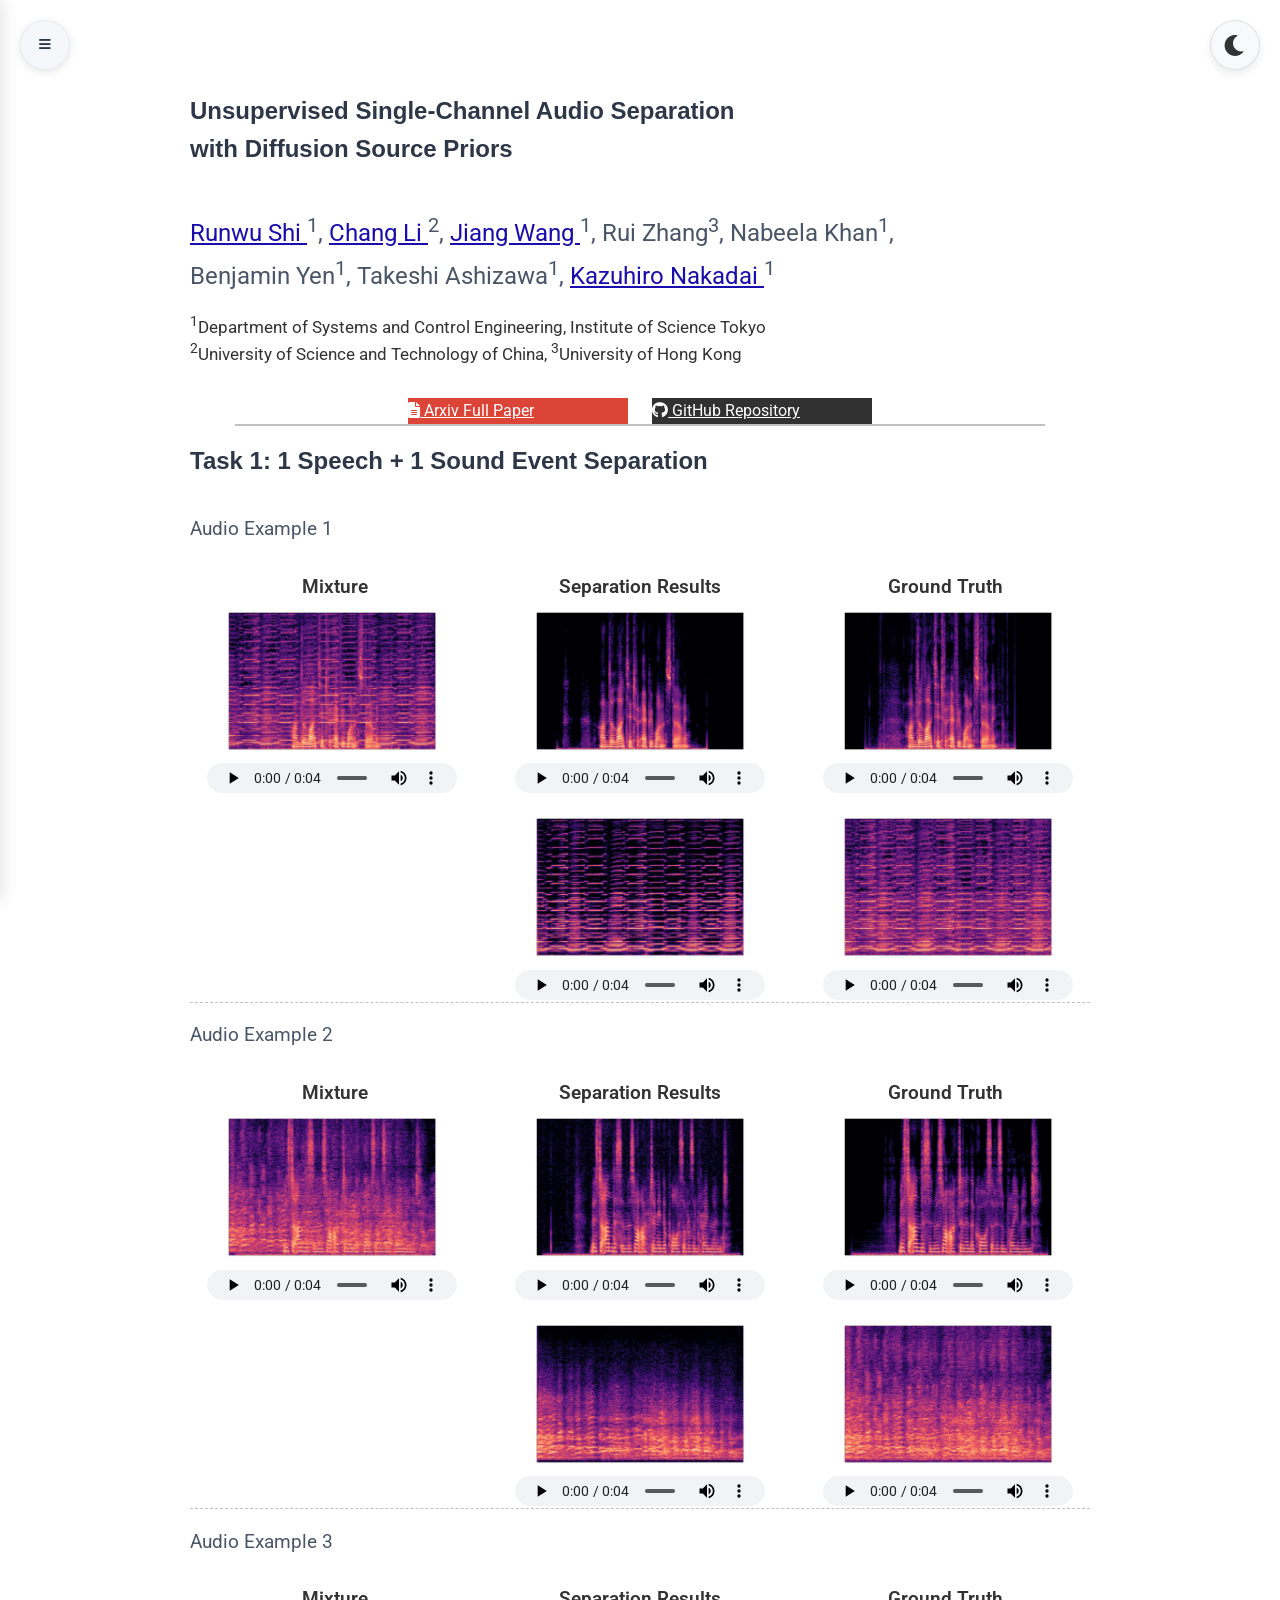
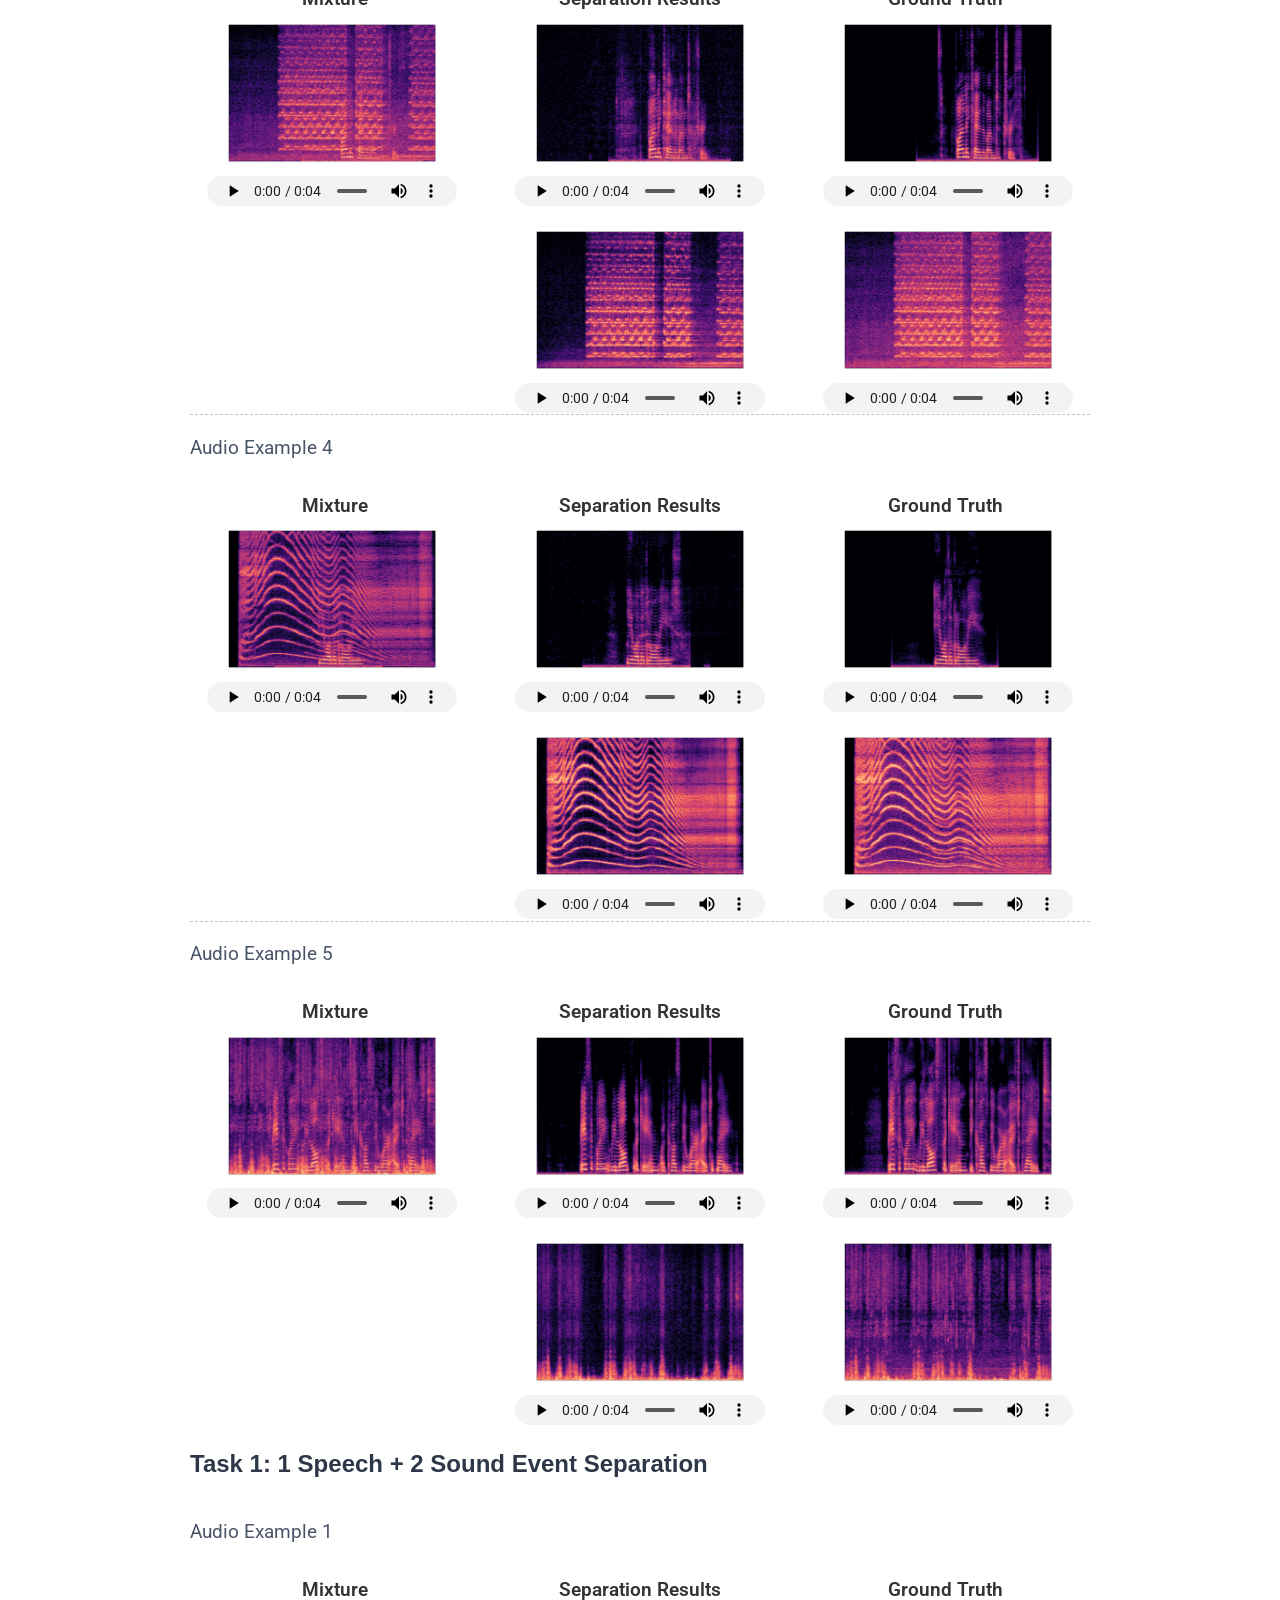
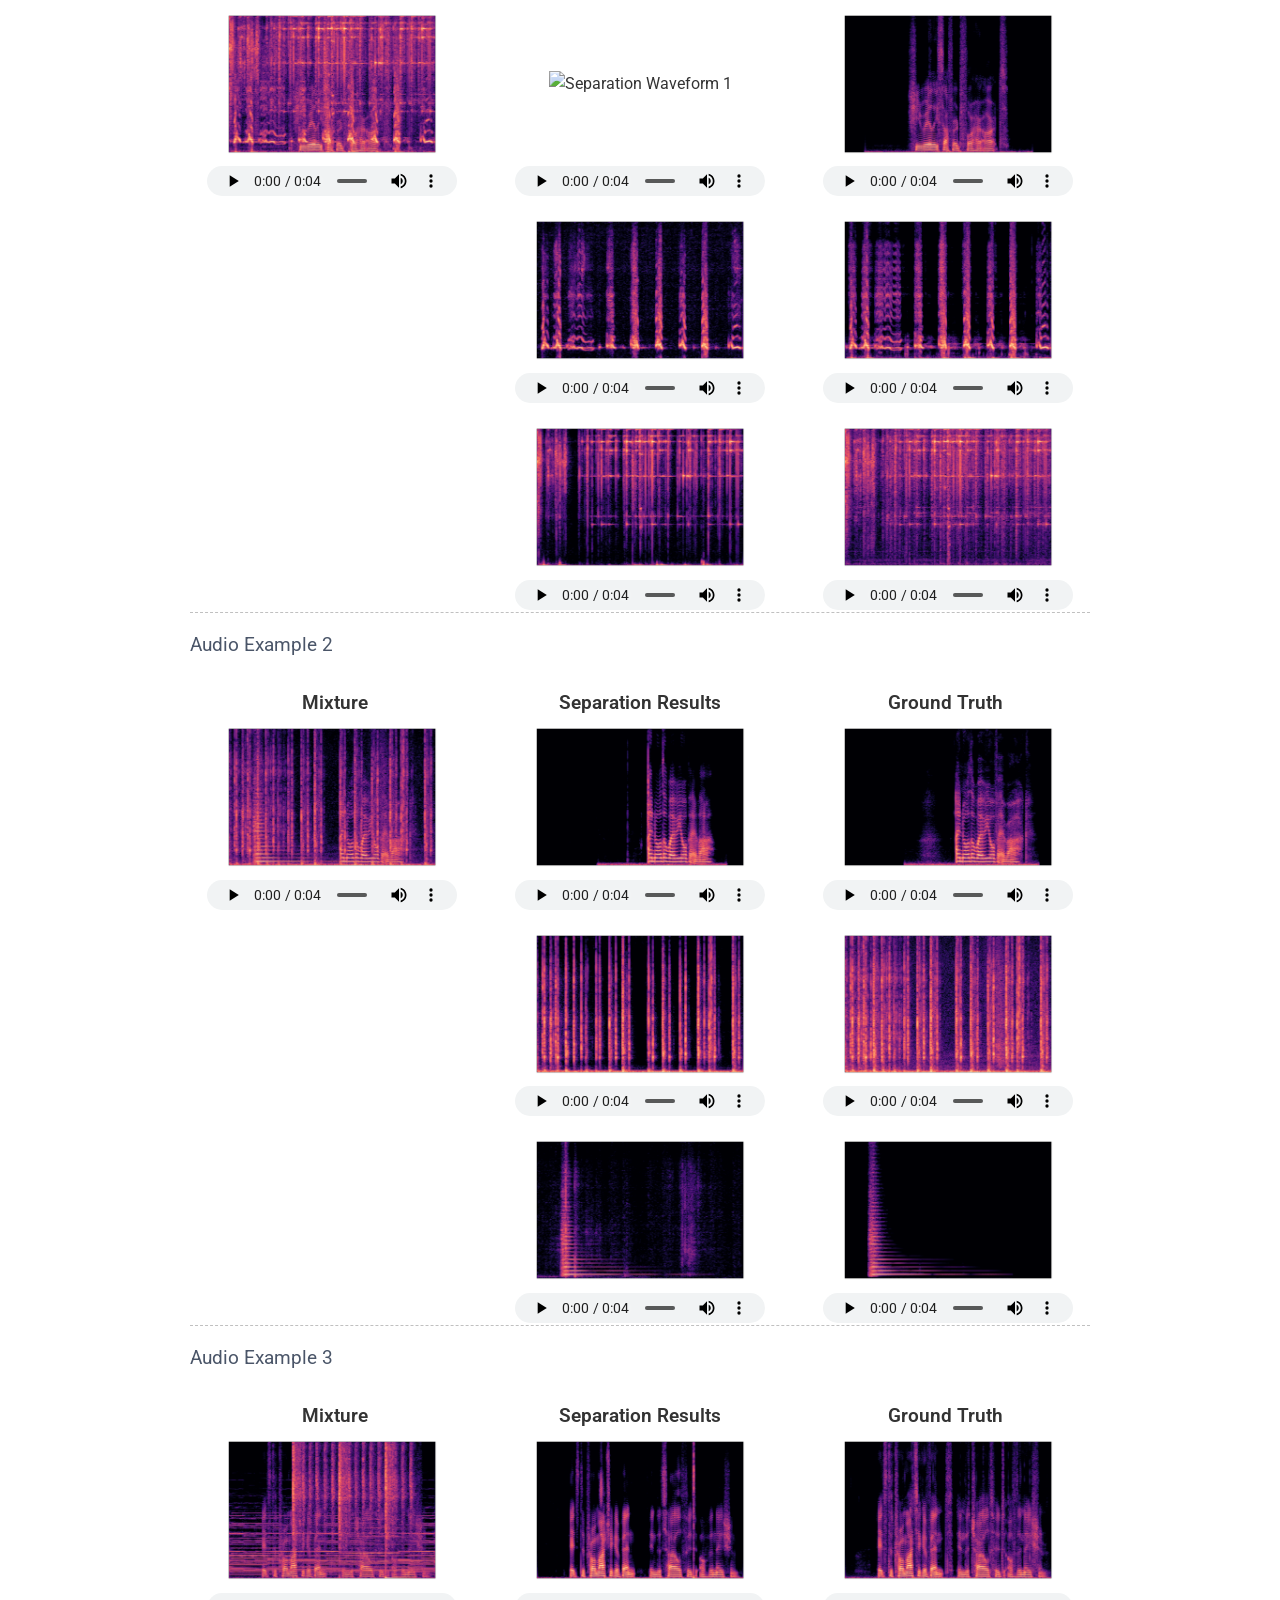
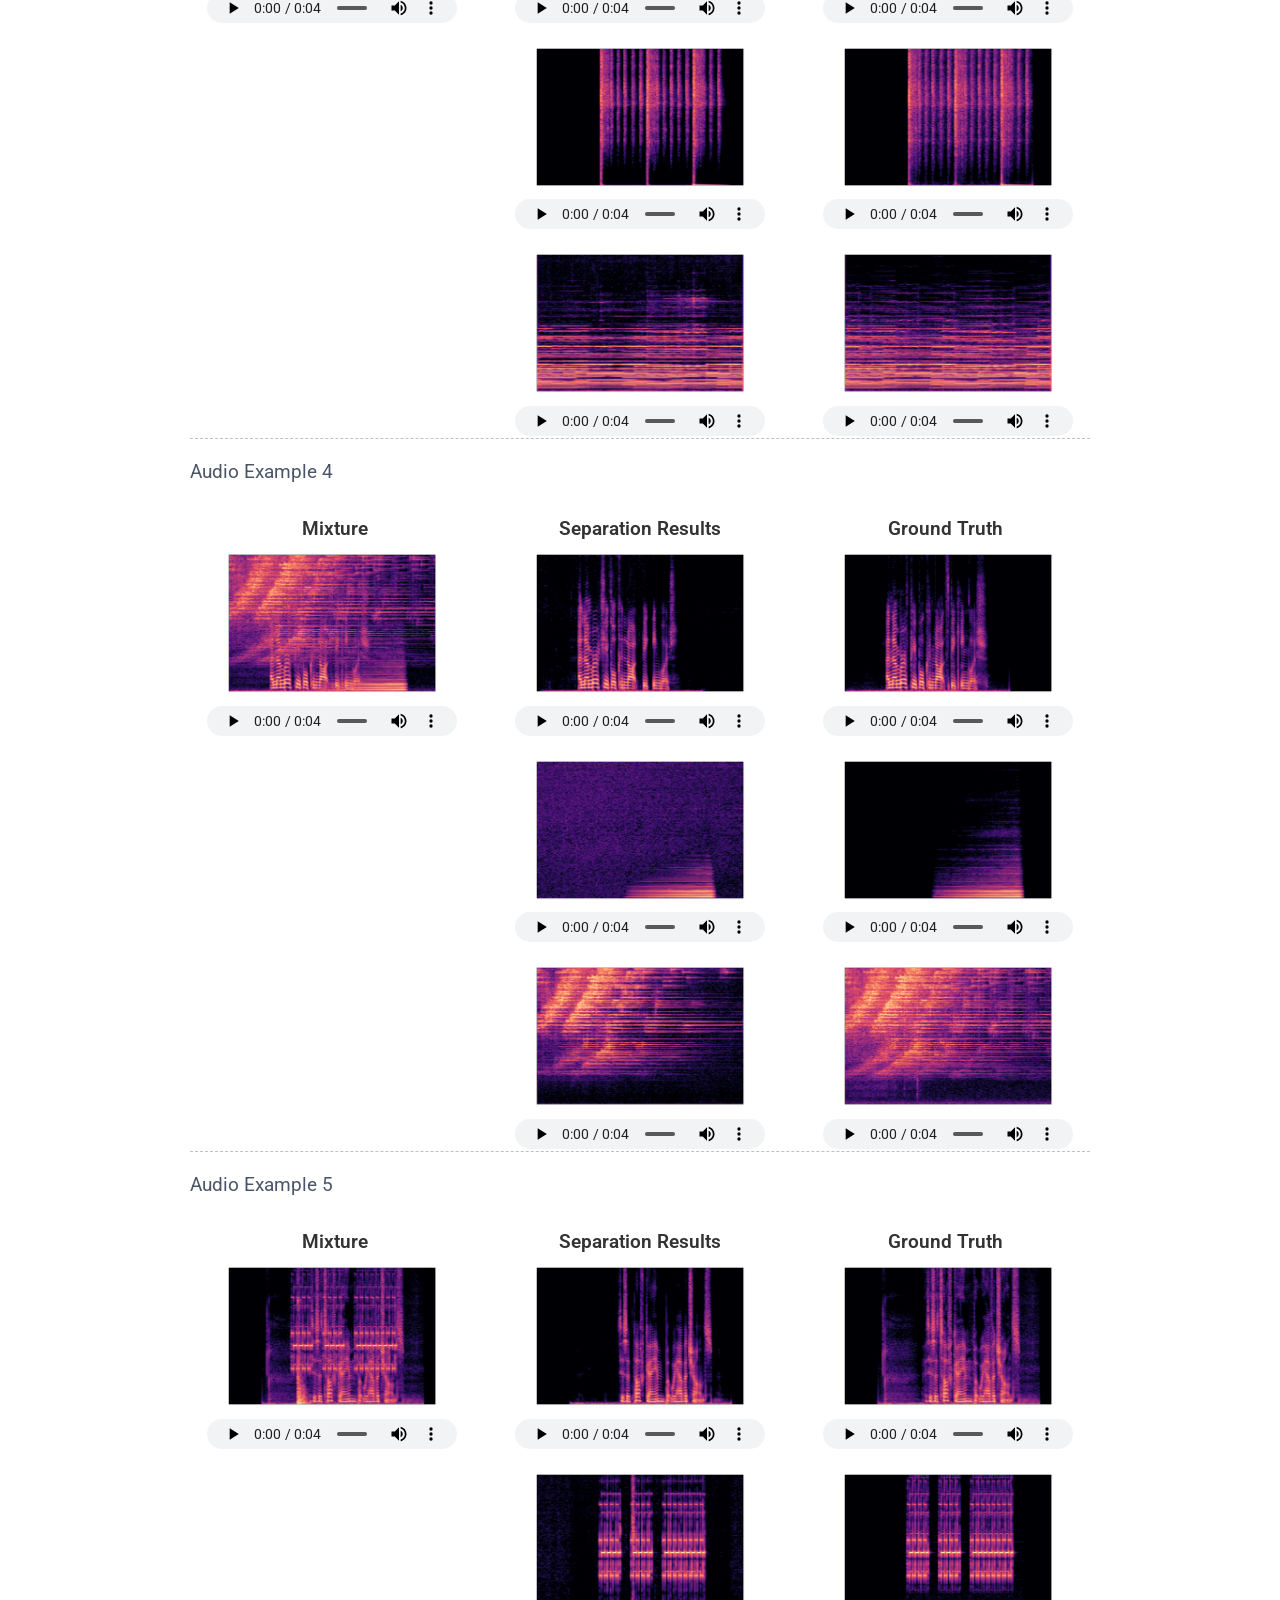
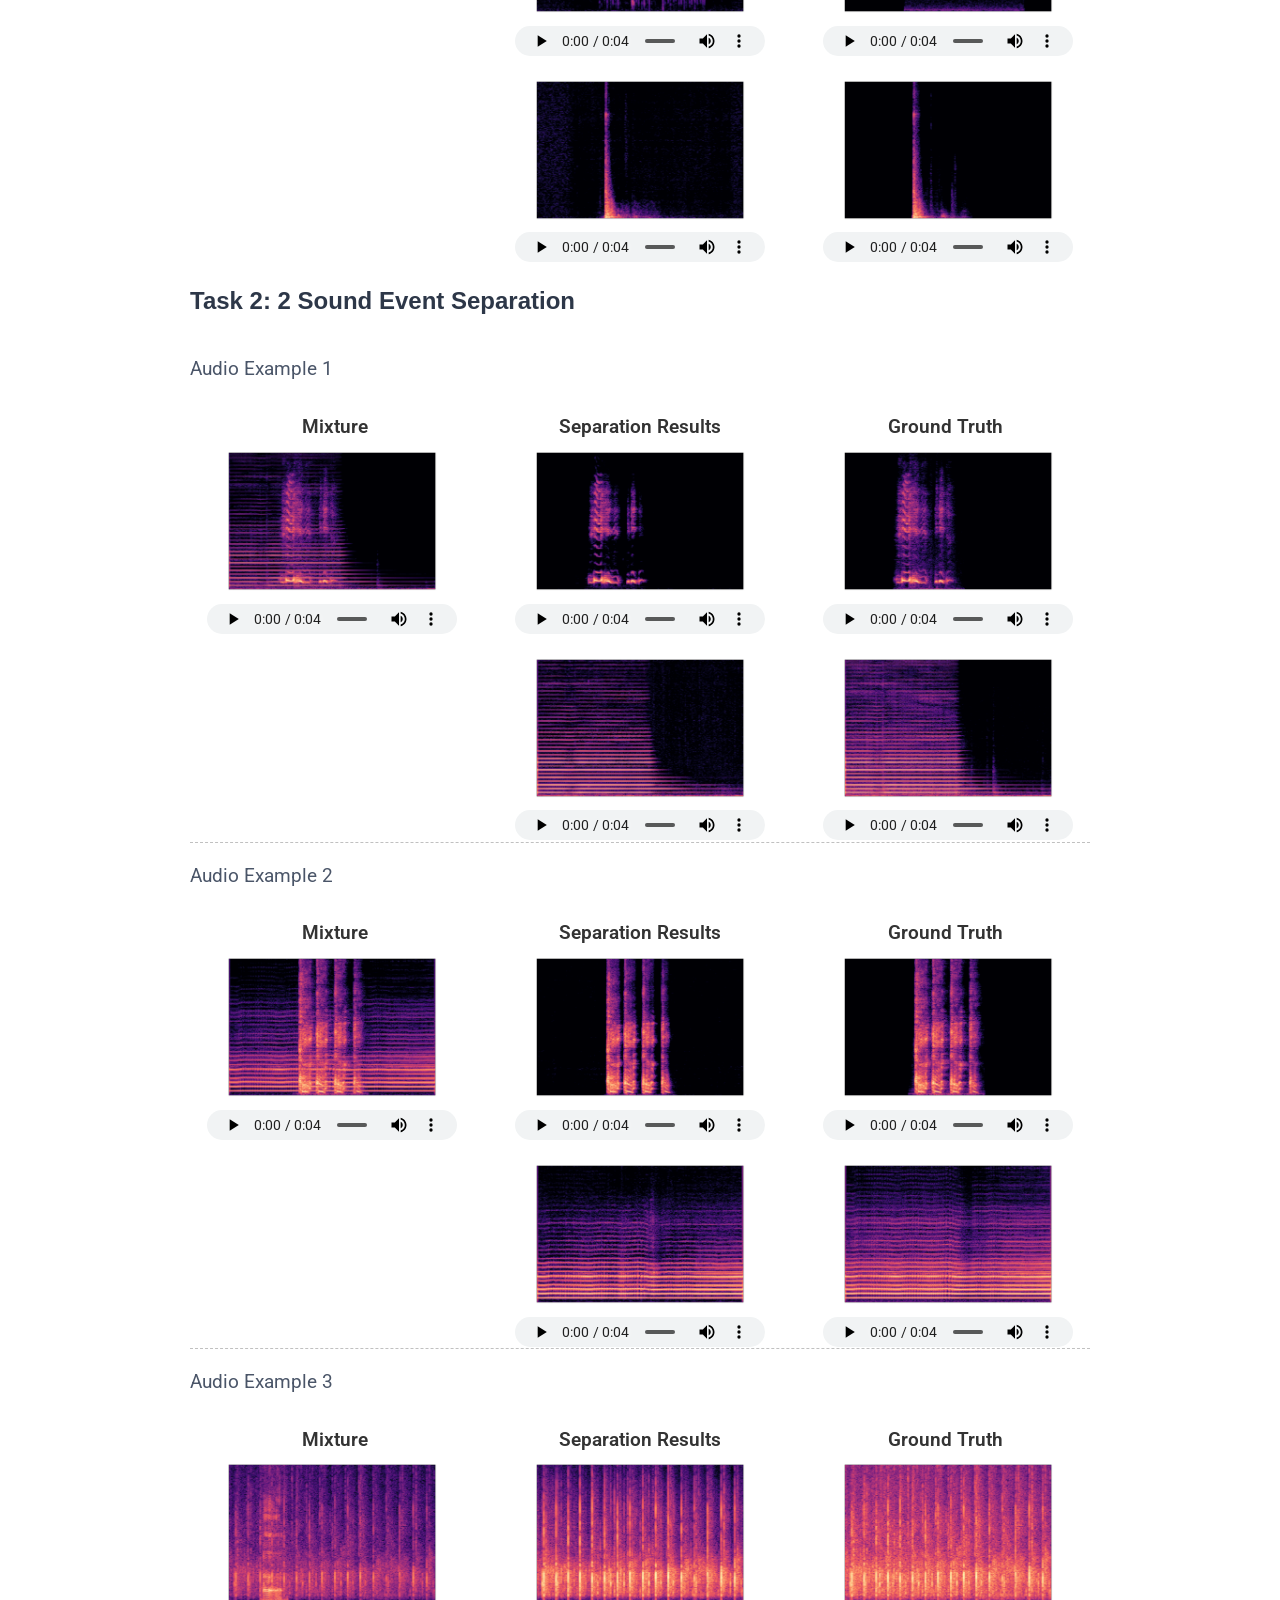
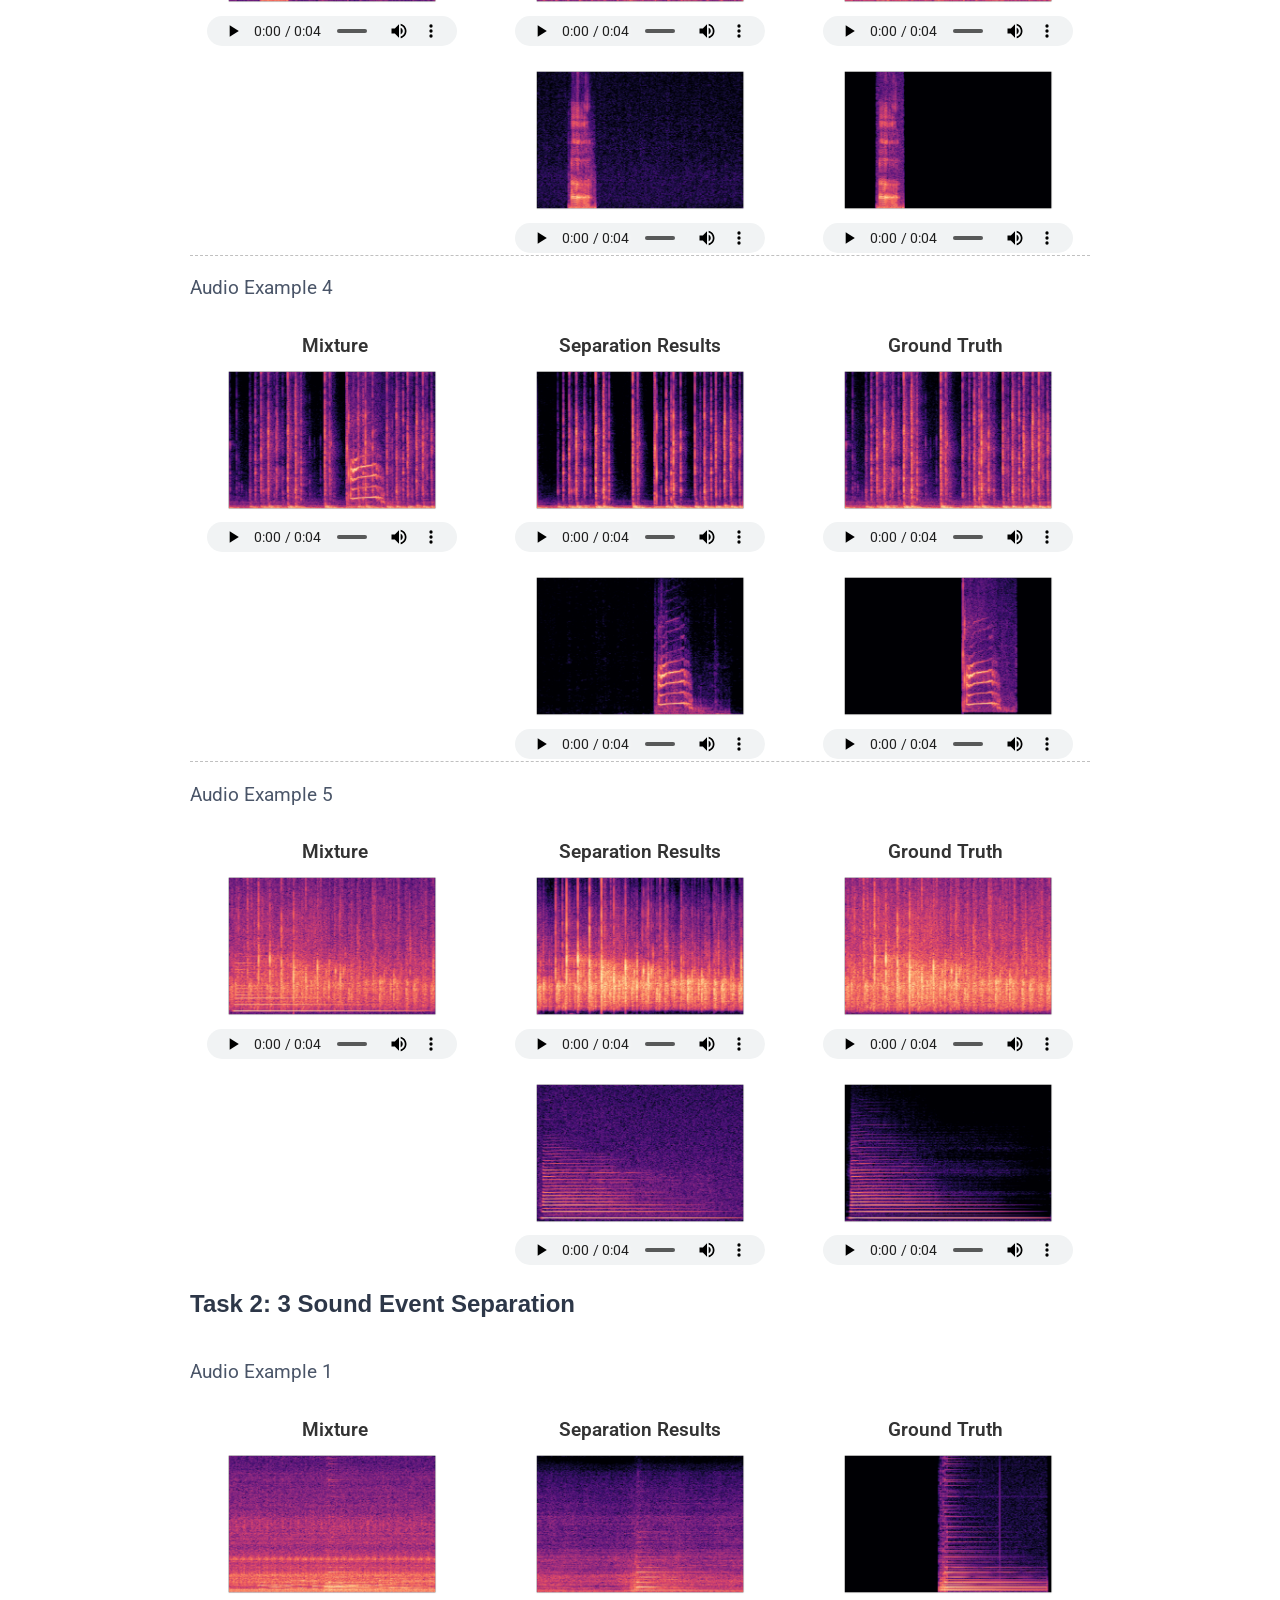
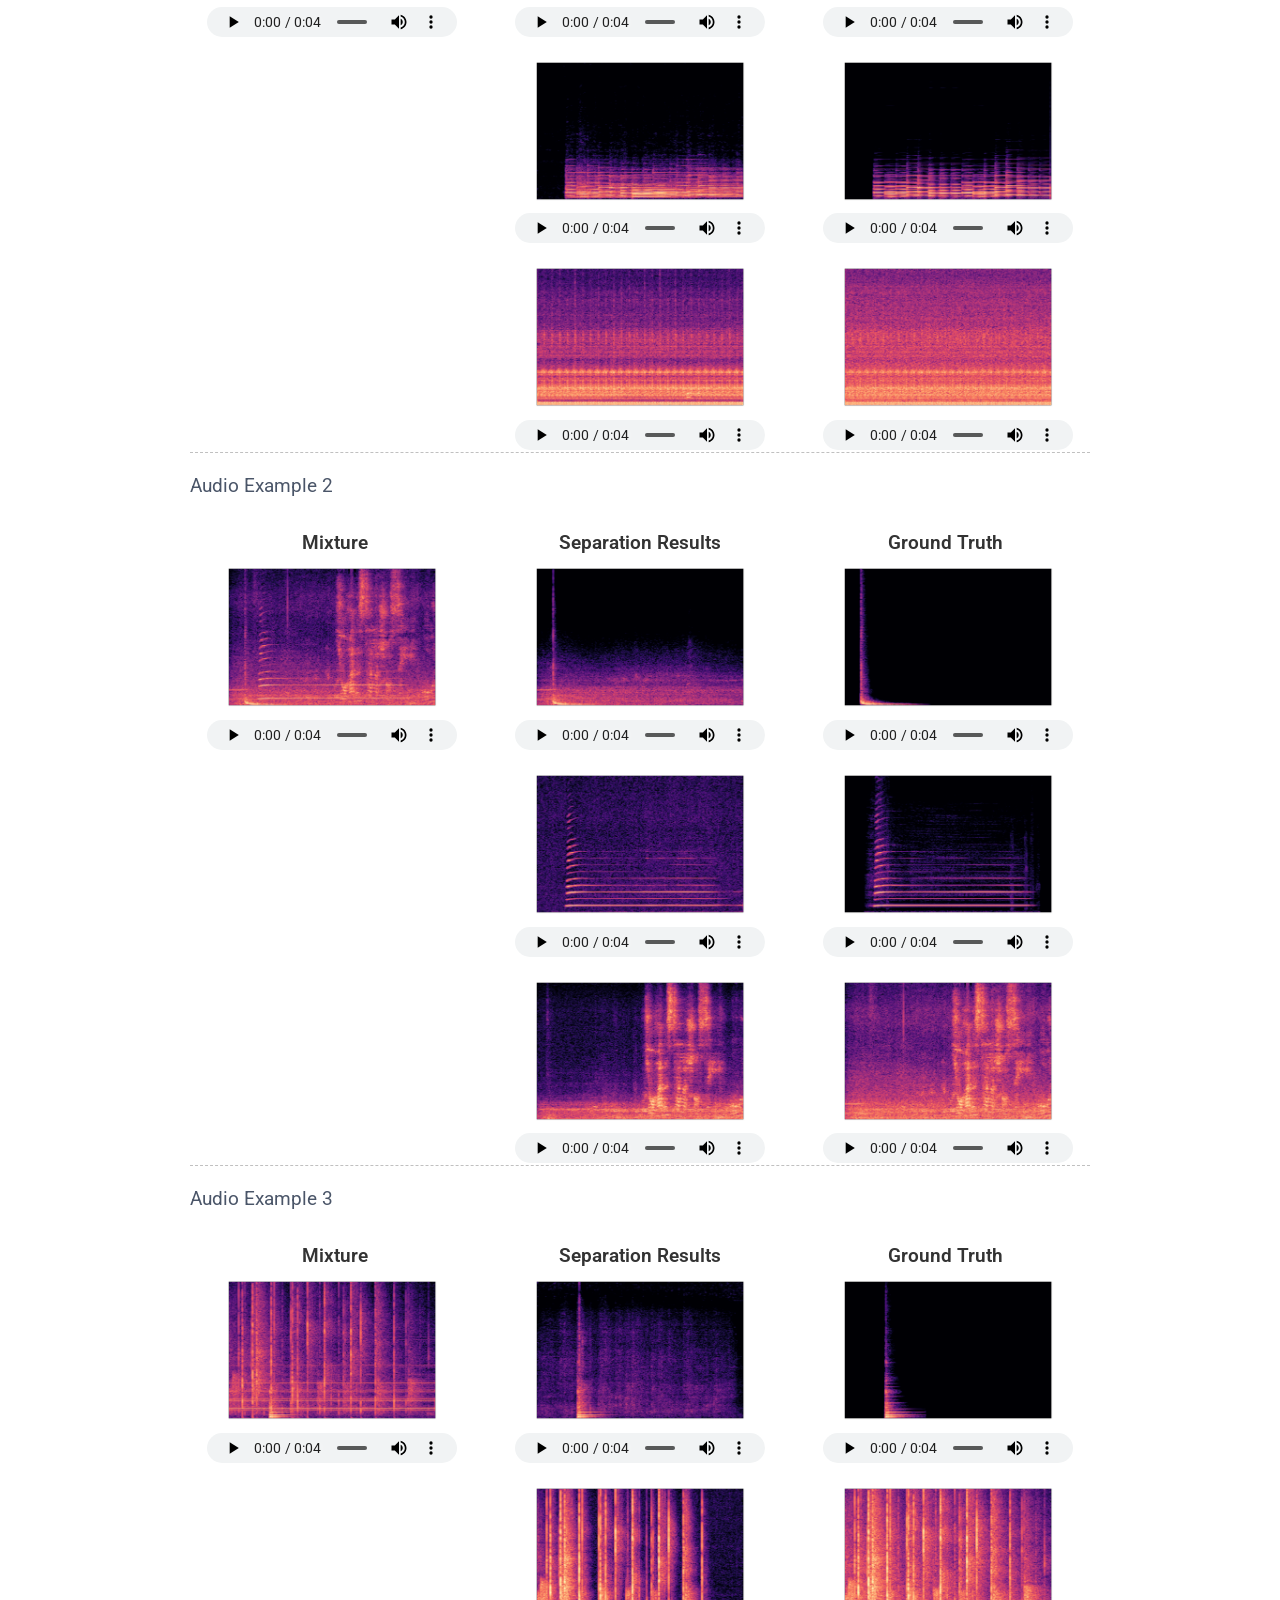
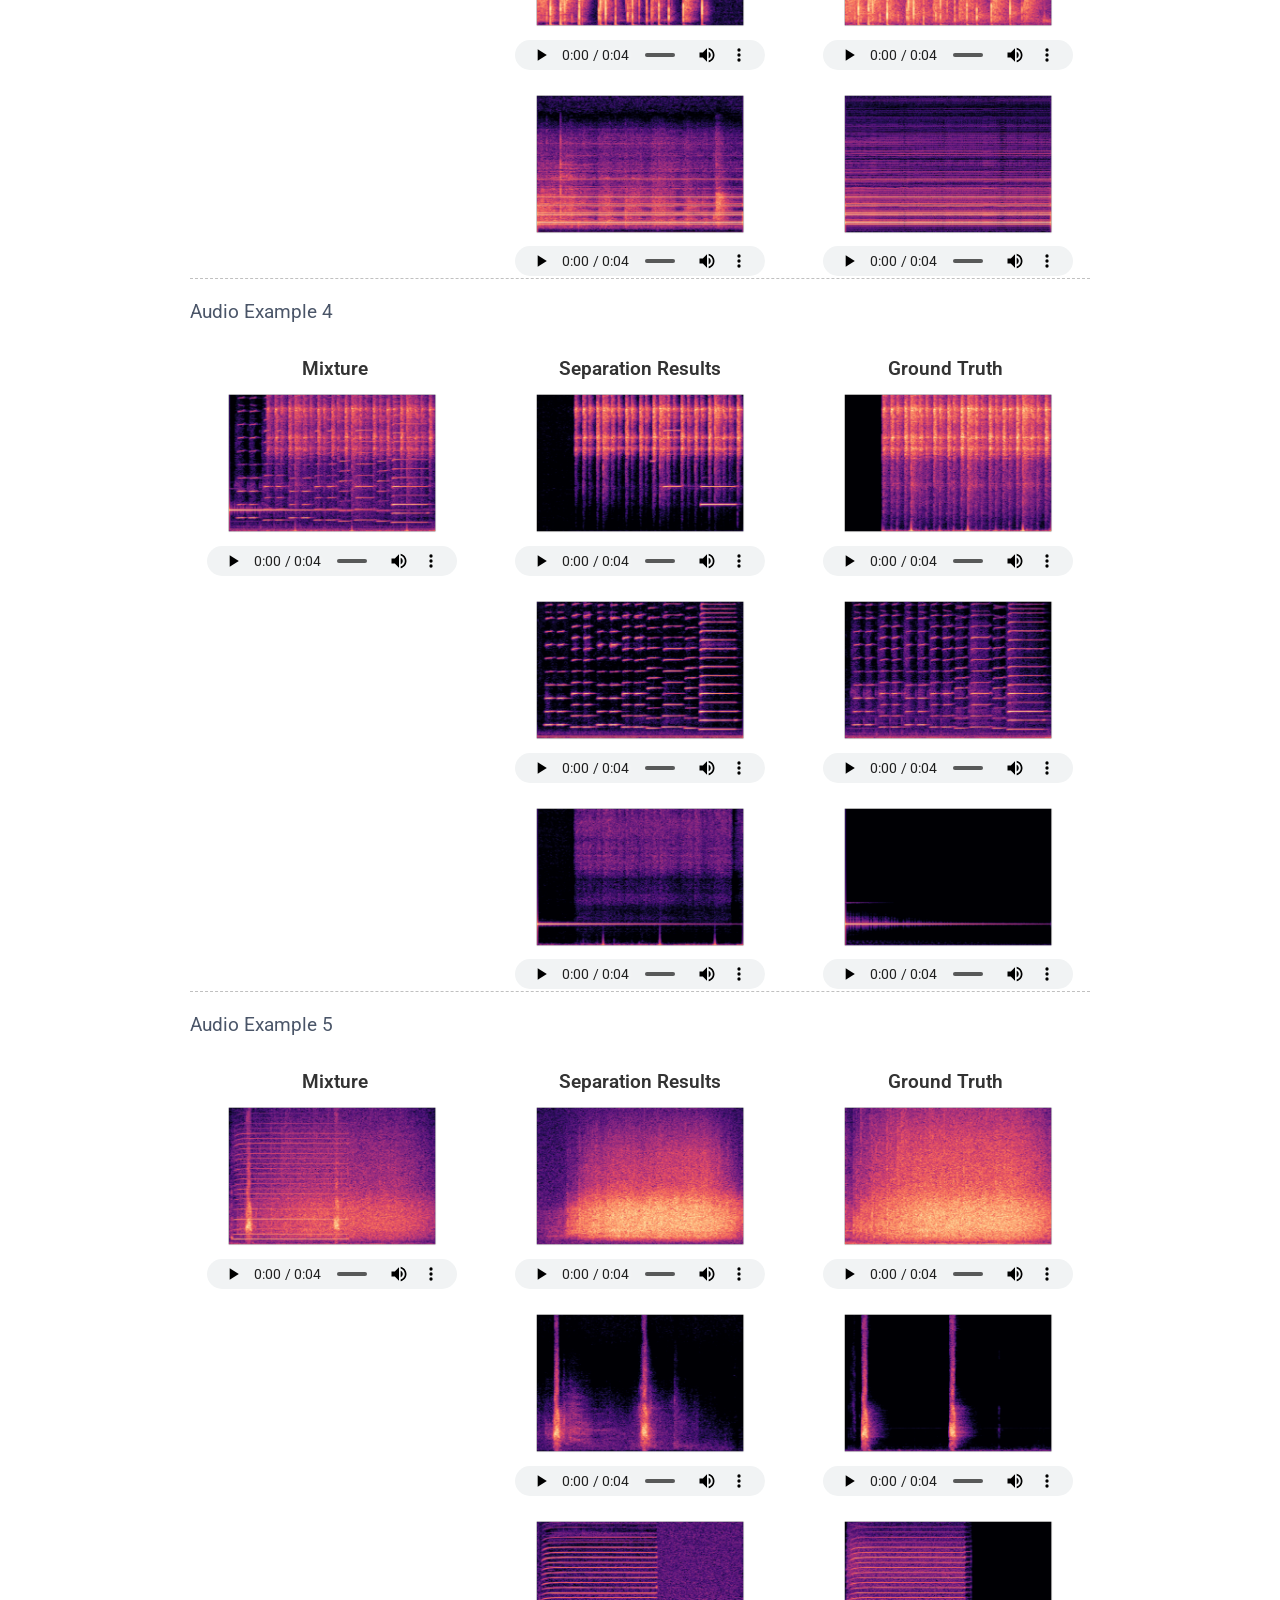
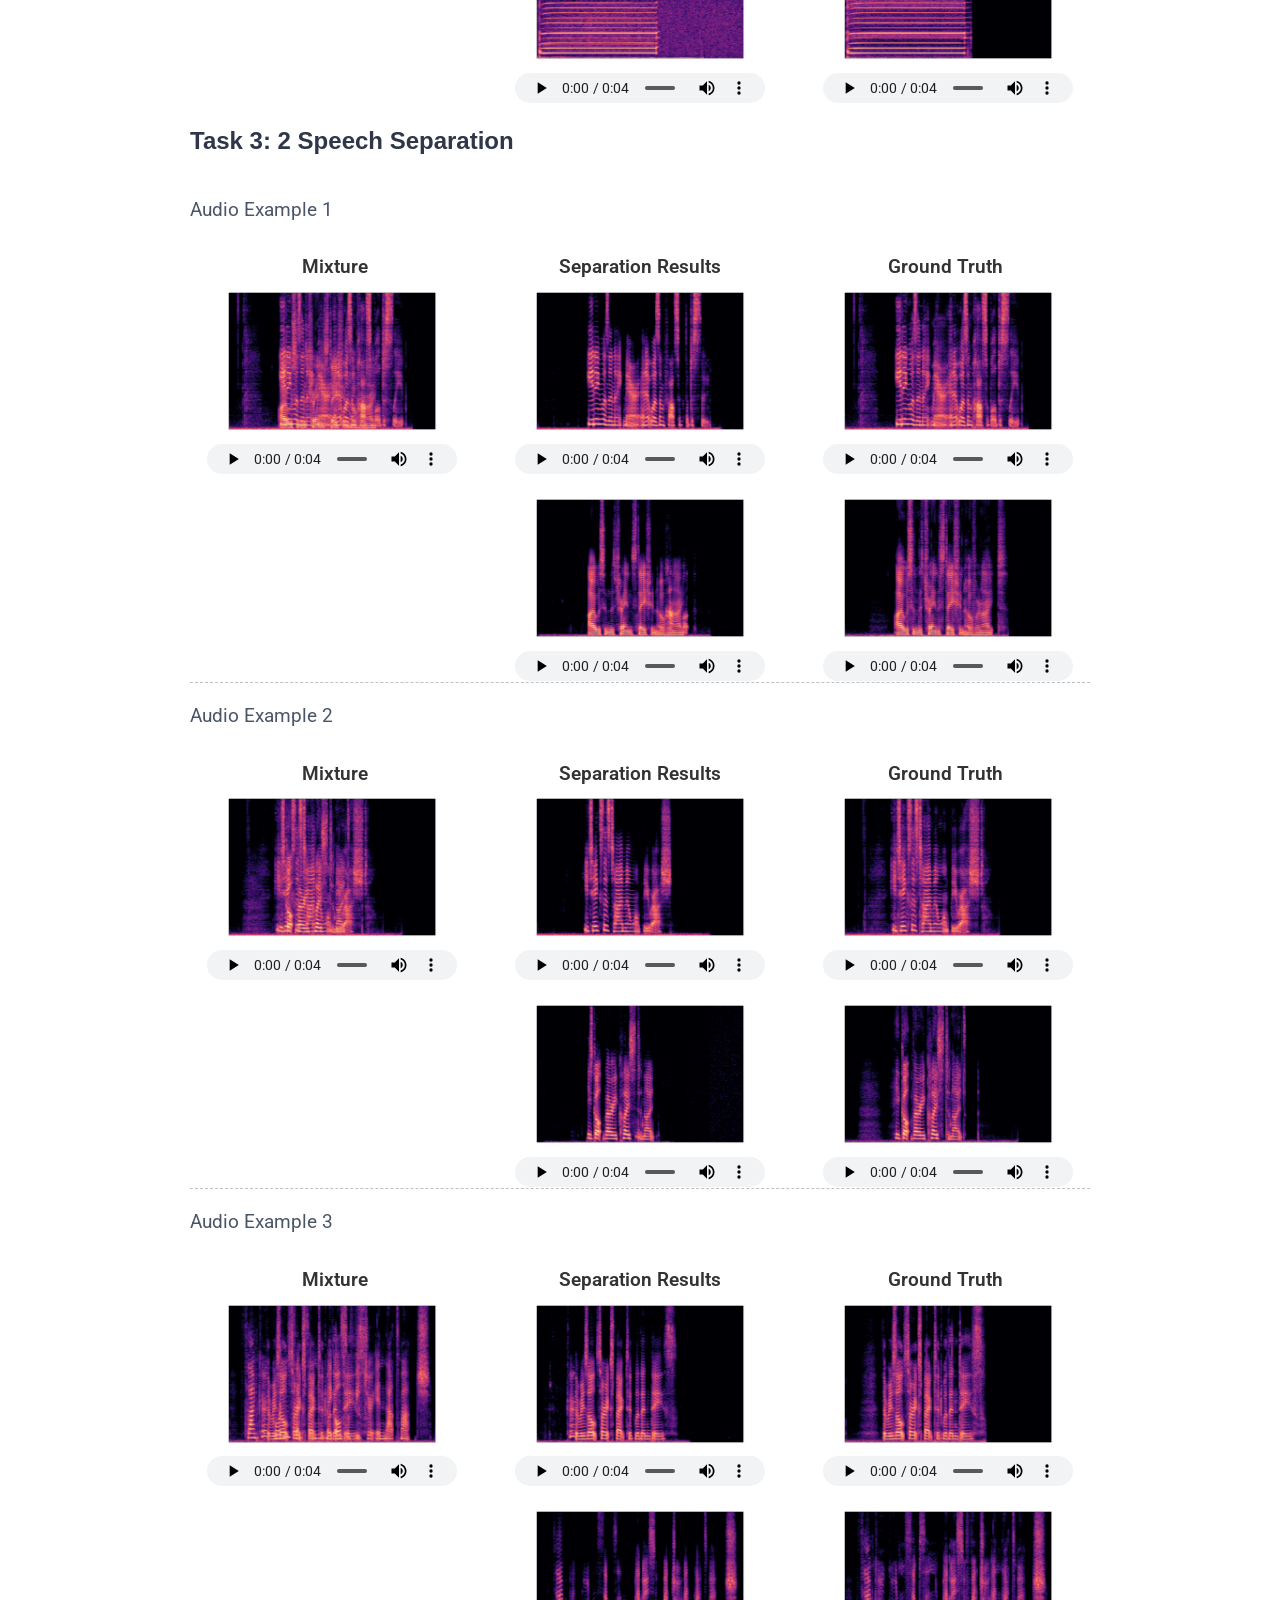
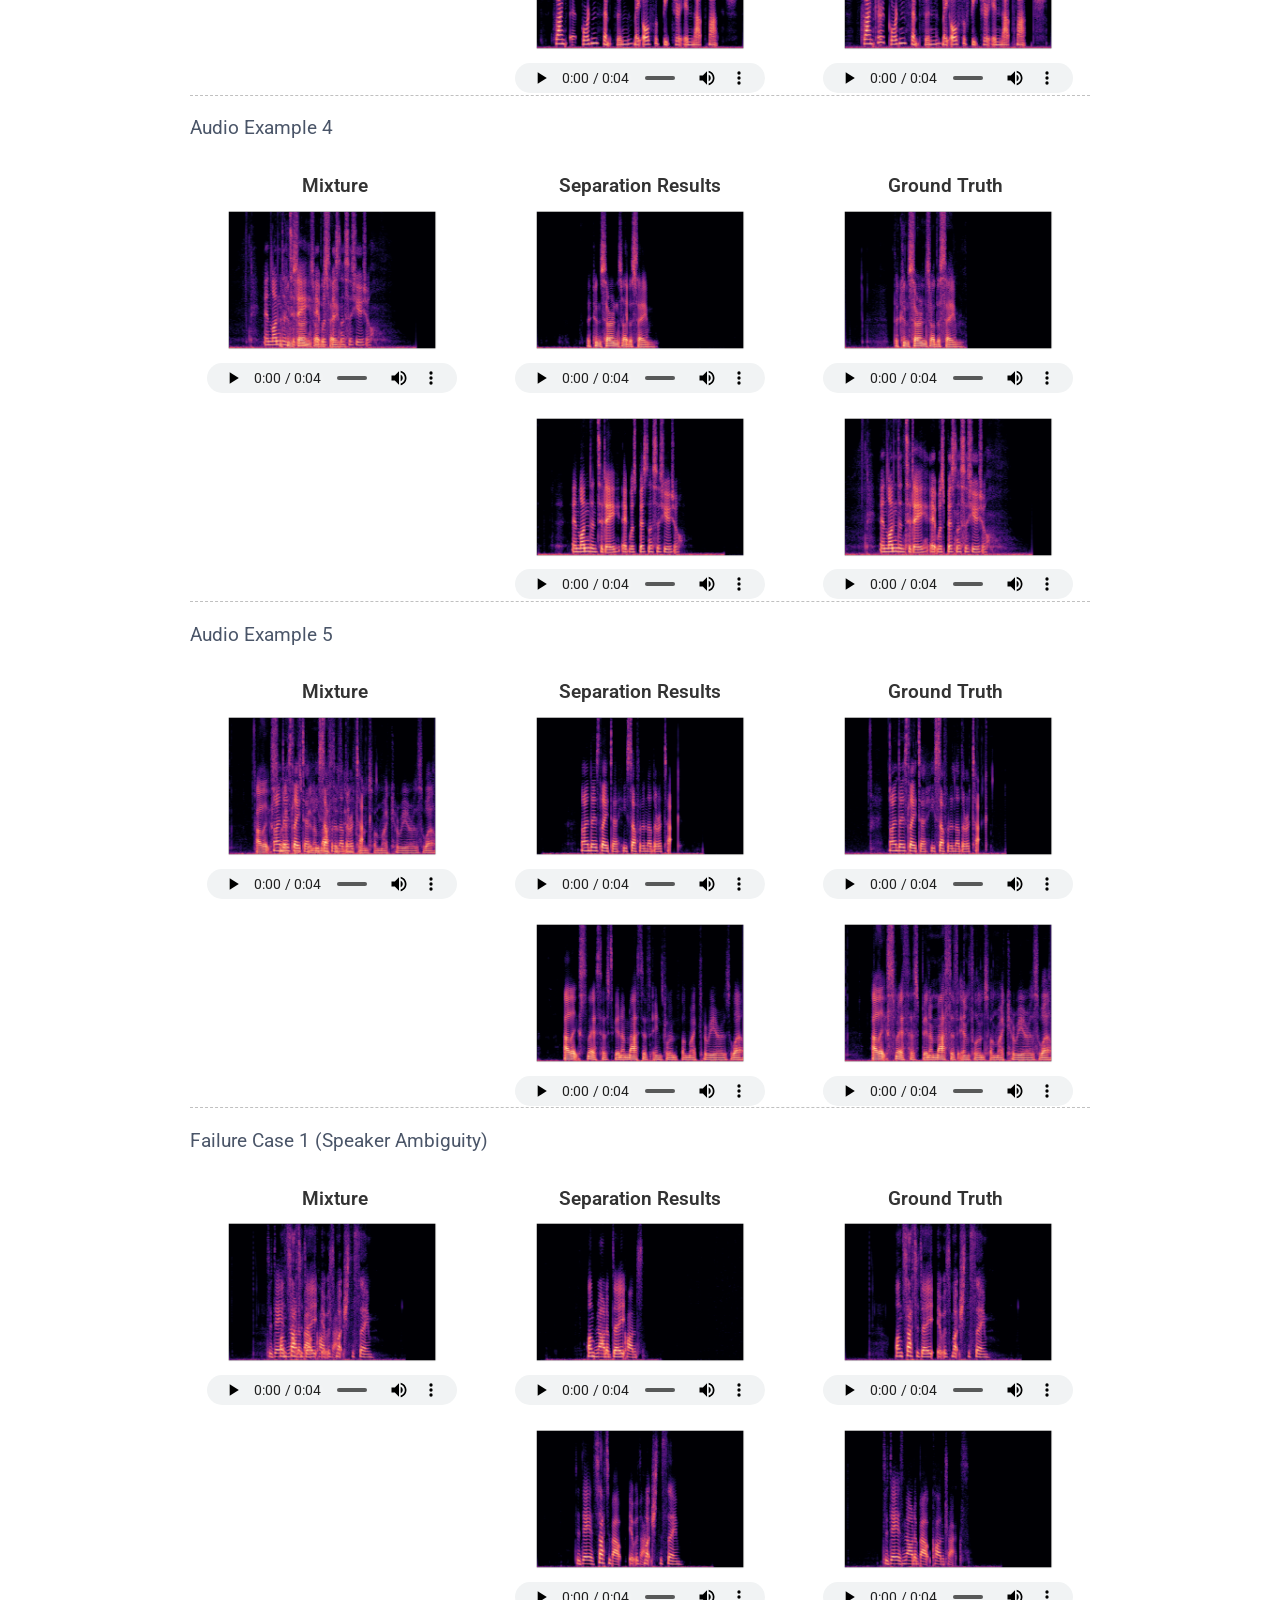
==== commit a5c87619: "1112" ====
--- a/docs/index.html
+++ b/docs/index.html
@@ -10,6 +10,7 @@
     <link rel="stylesheet" href="https://cdnjs.cloudflare.com/ajax/libs/font-awesome/6.0.0/css/all.min.css">
     <link rel="icon" href="data:image/svg+xml,<svg xmlns=%22http://www.w3.org/2000/svg%22 viewBox=%220 0 100 100%22><text y=%22.9em%22 font-size=%2290%22>📑</text></svg>">
     <link rel="stylesheet" href="style.css"> 
+    <link rel="stylesheet" href="https://cdn.jsdelivr.net/npm/academicons@1.9.4/css/academicons.min.css">
 
     <style>
     </style>
@@ -80,22 +81,77 @@
         <section id="top">
             <div class="hero-body">
                 <div class="container has-text-centered">
-                    <h1 class="title is-3">Unsupervised Single-Channel Audio Separation <br> with Diffusion Source Priors</h1>
-                    <h2 class="subtitle is-5">Anonymous Authors · Under Submission</h2>
+                    <h1 class="title is-3" style="margin-bottom:2.5rem;">
+                        Unsupervised Single-Channel Audio Separation <br> with Diffusion Source Priors</h1>
+                    <h2 class="subtitle is-5" style="line-height:1.6; margin-bottom:0.5rem;"">
+                        <a href="https://scholar.google.com/citations?user=aUKH6-wAAAAJ&hl=en"
+                        target="_blank"
+                        style="color:#1a0dab; text-decoration:underline;">
+                        Runwu Shi
+                        </a><sup>1</sup>, 
+                        <a href="https://scholar.google.com/citations?user=uDk9qSMAAAAJ&hl=en"
+                        target="_blank"
+                        style="color:#1a0dab; text-decoration:underline;">
+                        Chang Li
+                        </a><sup>2</sup>,
+                        <a href="https://scholar.google.com/citations?user=MhYgY-8AAAAJ&hl=en"
+                        target="_blank"
+                        style="color:#1a0dab; text-decoration:underline;">
+                        Jiang Wang
+                        </a><sup>1</sup>, 
+                        Rui Zhang<sup>3</sup>, 
+                        Nabeela Khan<sup>1</sup>,<br>
+                        Benjamin Yen<sup>1</sup>, 
+                        Takeshi Ashizawa<sup>1</sup>, 
+                        <a href="https://scholar.google.com/citations?user=SBBBYM8AAAAJ&hl=en&oi=ao"
+                        target="_blank"
+                        style="color:#1a0dab; text-decoration:underline;">
+                        Kazuhiro Nakadai
+                        </a><sup>1</sup>
+                      </h2>
+                    <p style="line-height:1.4; font-size: 1.05em;">
+                        <sup>1</sup>Department of Systems and Control Engineering, Institute of Science Tokyo<br>
+                        <sup>2</sup>University of Science and Technology of China, 
+                        <sup>3</sup>University of Hong Kong
+                    </p>
+
+                    <div class="buttons is-centered"
+                      style="margin-top:2rem; display:flex; justify-content:center; gap:1.5rem;">
+                   <a class="button is-rounded is-medium"
+                      style="background-color:#db4437; color:#ffffff; border:none; min-width:220px;"
+                      href="https://arxiv.org/abs/your_arxiv_id"
+                      target="_blank">
+                     <span class="icon"><i class="fas fa-file-alt"></i></span>
+                     <span>Arxiv Full Paper</span>
+                   </a>
+                 
+                   <a class="button is-rounded is-medium"
+                      style="background-color:#313131; color:#ffffff; border:none; min-width:220px;"
+                      href="https://github.com/RunwuShi/unasdiff"
+                      target="_blank">
+                     <span class="icon"><i class="fab fa-github"></i></span>
+                     <span>GitHub Repository</span>
+                   </a>
+                 </div>
+
+                <!-- <div class="content has-text-justified">
+                    This work presents an unsupervised diffusion-based framework for single-channel audio separation, which leverages source-trained diffusion priors and is evaluated on speech–sound event, sound event, and speech separation tasks.
+                </div> -->
                 </div>
             </div>
         </section>
-         
-        <section class="section" id="abstract">
+
+        <!-- <section class="section" id="abstract">
             <div class="content has-text-justified">
-                <strong>Abstract:</strong> Single-channel audio separation, which isolates individual sources such as speech and sound events from monophonic mixtures, remains a challenging task in audio processing. Supervised approaches, typically trained on synthetically generated mixtures, are the prevailing solution. However, these methods depend on high-quality paired training data, which is often scarce or difficult to acquire in real-world scenarios. This data scarcity can hinder model performance on unseen mixing conditions, compromising generalization capabilities.
-                To this end, in this work, we approach the problem from an unsupervised perspective, framing it as a probabilistic inverse problem. Our method requires only training diffusion priors on individual sources. Separation is then achieved by iteratively guiding an initial state towards the solution through reconstruction loss. Crucially, we introduce an advanced inverse solver specifically designed for separation, which mitigates gradient conflicts arising from the interference between the diffusion prior and the reconstruction guidance during the denoising process. This effectively ensures high-quality and balanced separation performance across individual sources. In addition, we found that using augmented mixture instead of pure Gaussian noise to initialize the denoising process is effective, and this informative prior significantly improves the final performance. Furthermore, to enhance audio prior modeling, we designed a novel Time-Frequency (TF) attention-based network architecture that demonstrates powerful audio modeling capabilities. These collective improvements significantly enhance separation performance, as demonstrated by our experimental results across speech-sound event, sound event, and speech separation tasks.
+                This work introduces an unsupervised diffusion-based framework for single-channel audio separation, evaluated across speech–sound event, sound event, and speech separation tasks.
             </div>
-        </section>
-        
+        </section> -->
+        
+        <!-- <h2 class="title is-4 has-text-centered" style="margin-bottom:1rem;">
+            Audio Samples
+        </h2> -->
         <div class="line-above"> </div>
 
-        
         <section class="section" id="D0">
             <h2 class="title is-3 section-title">Task 1: 1 Speech + 1 Sound Event Separation</h2>
             <h3 class="subtitle is-4">Audio Example 1</h3> 
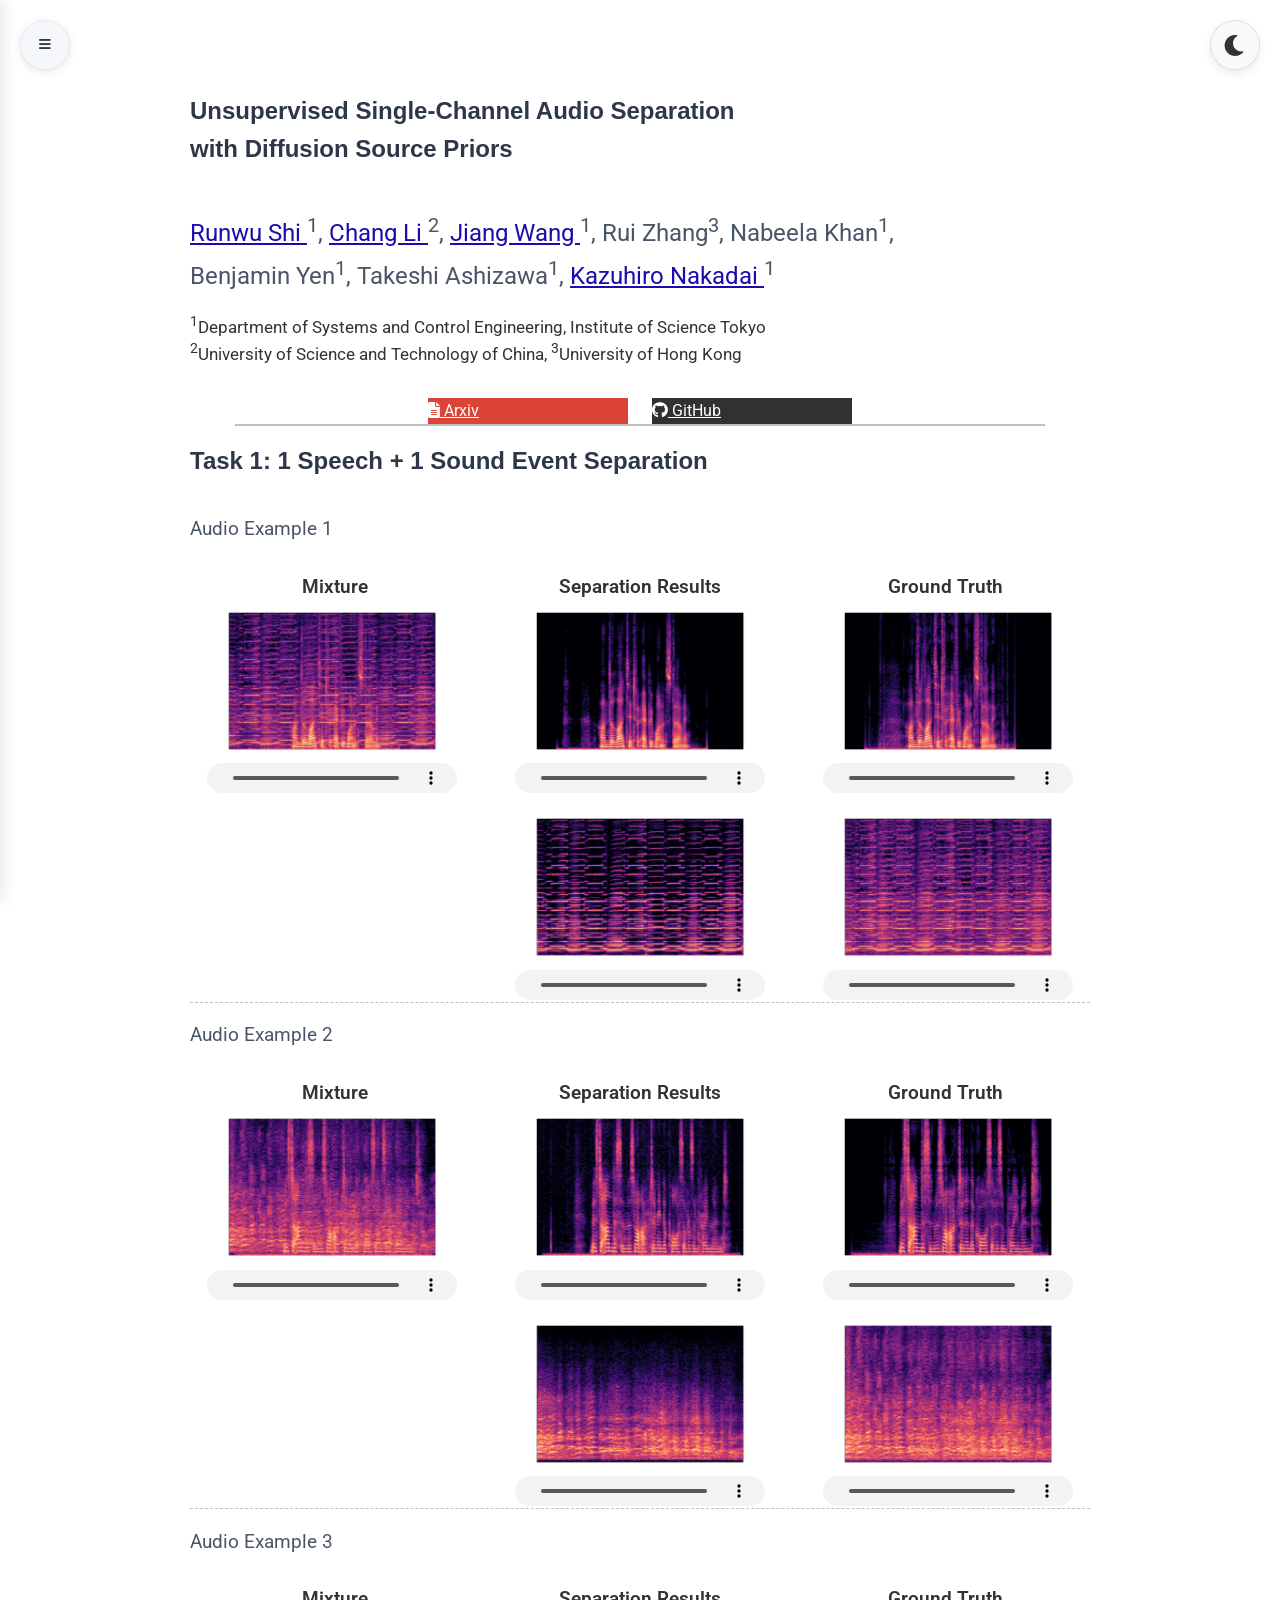
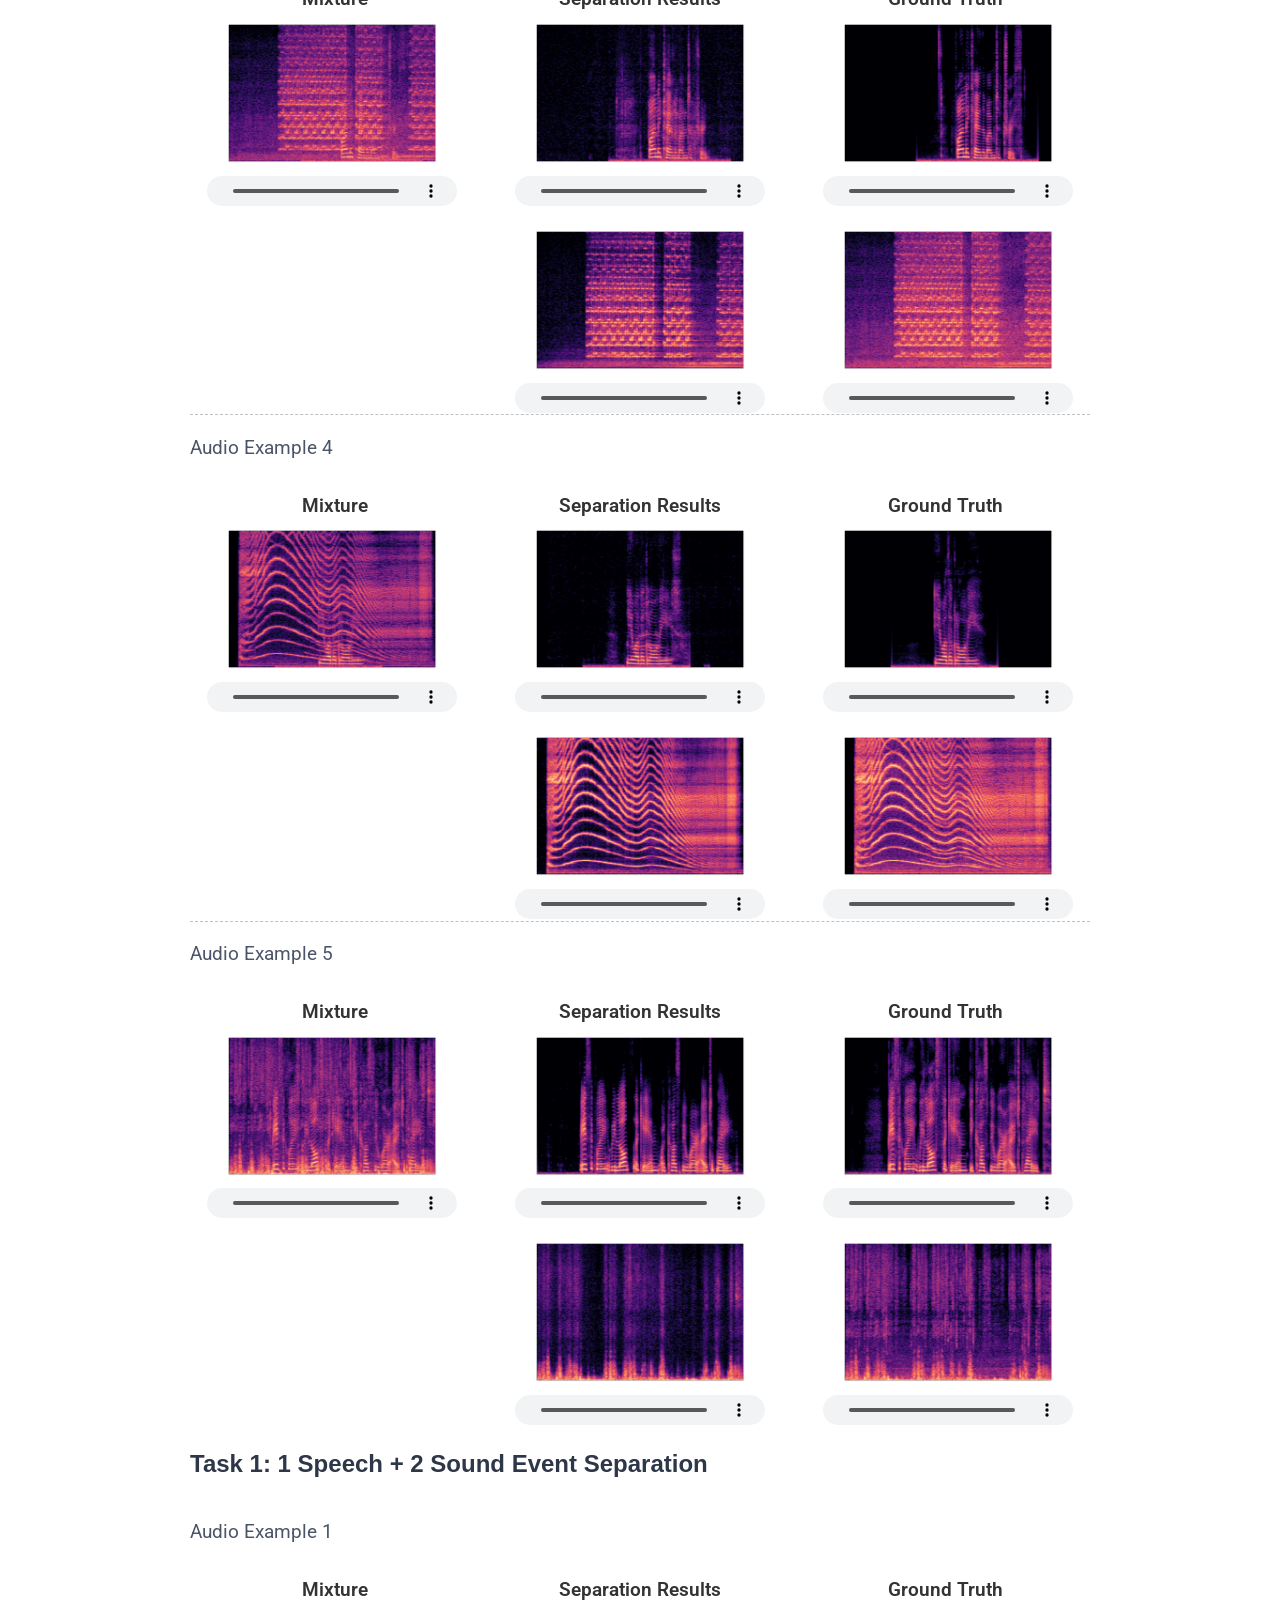
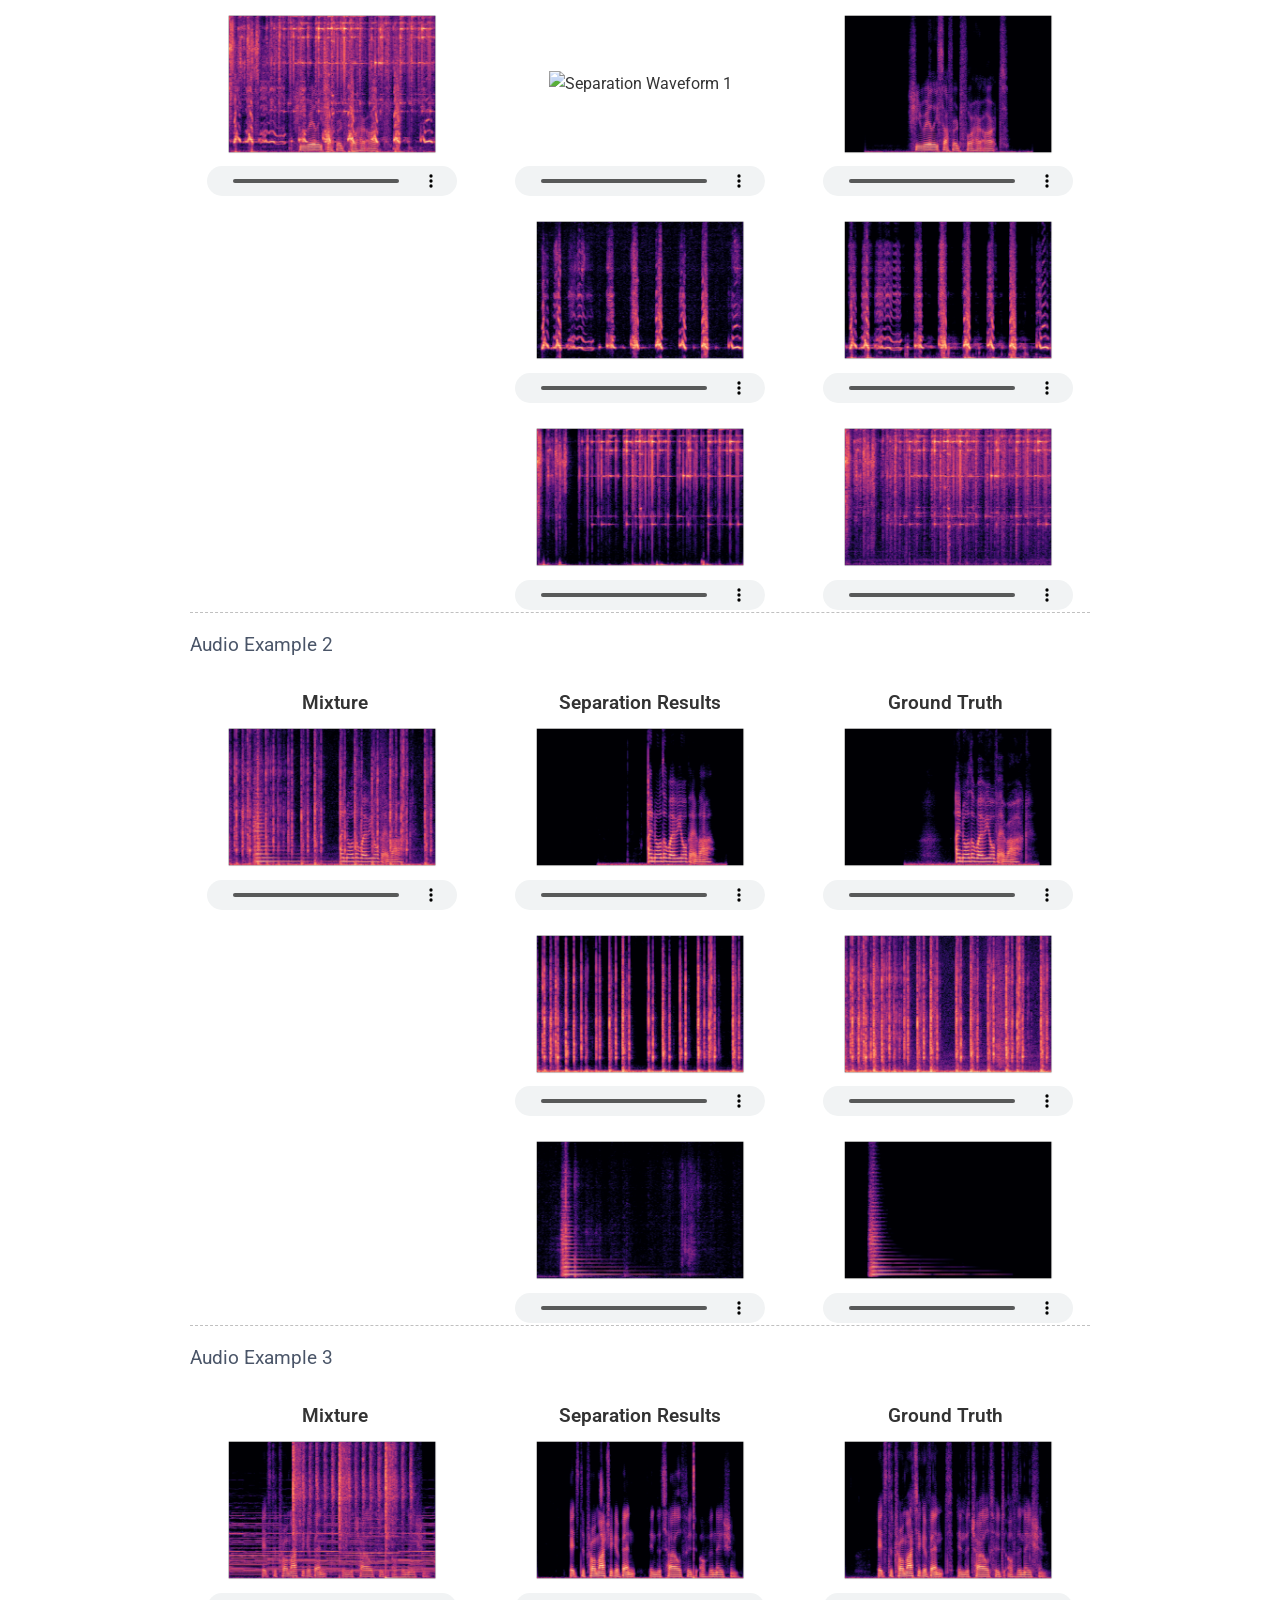
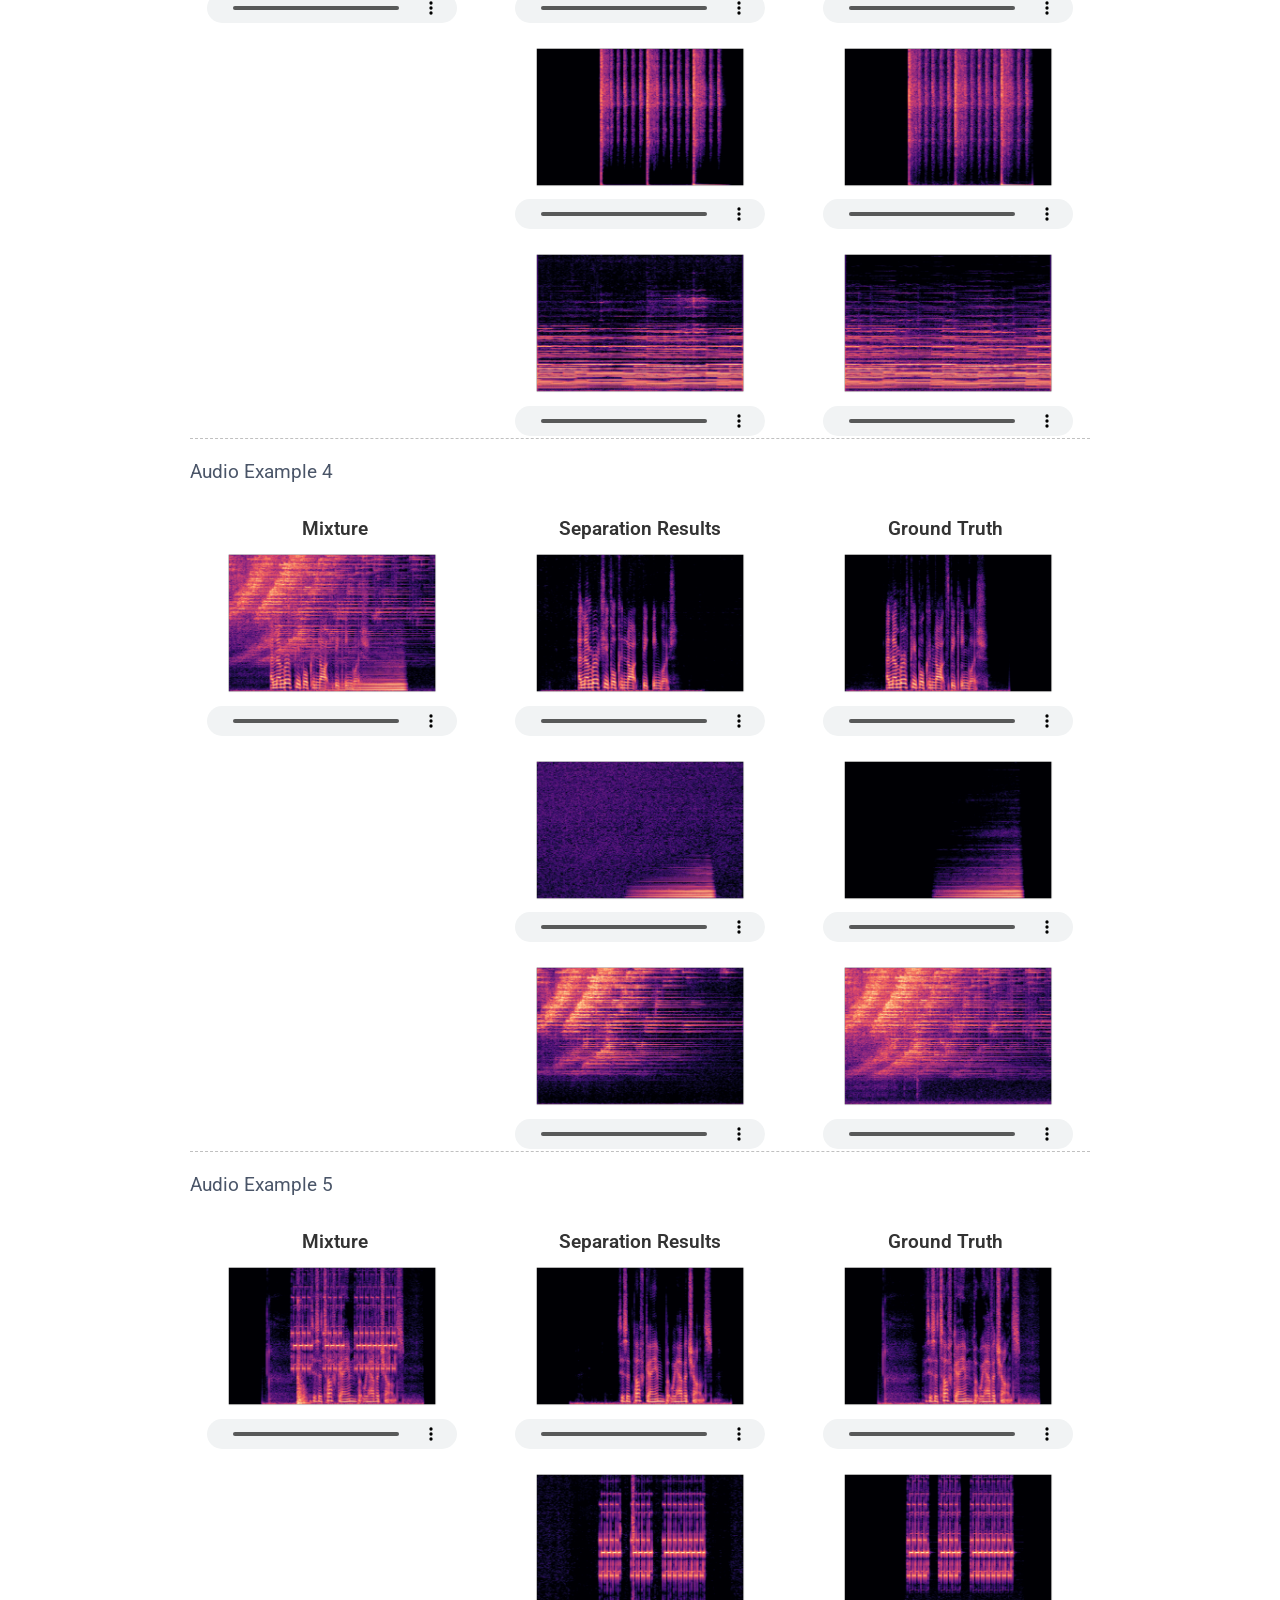
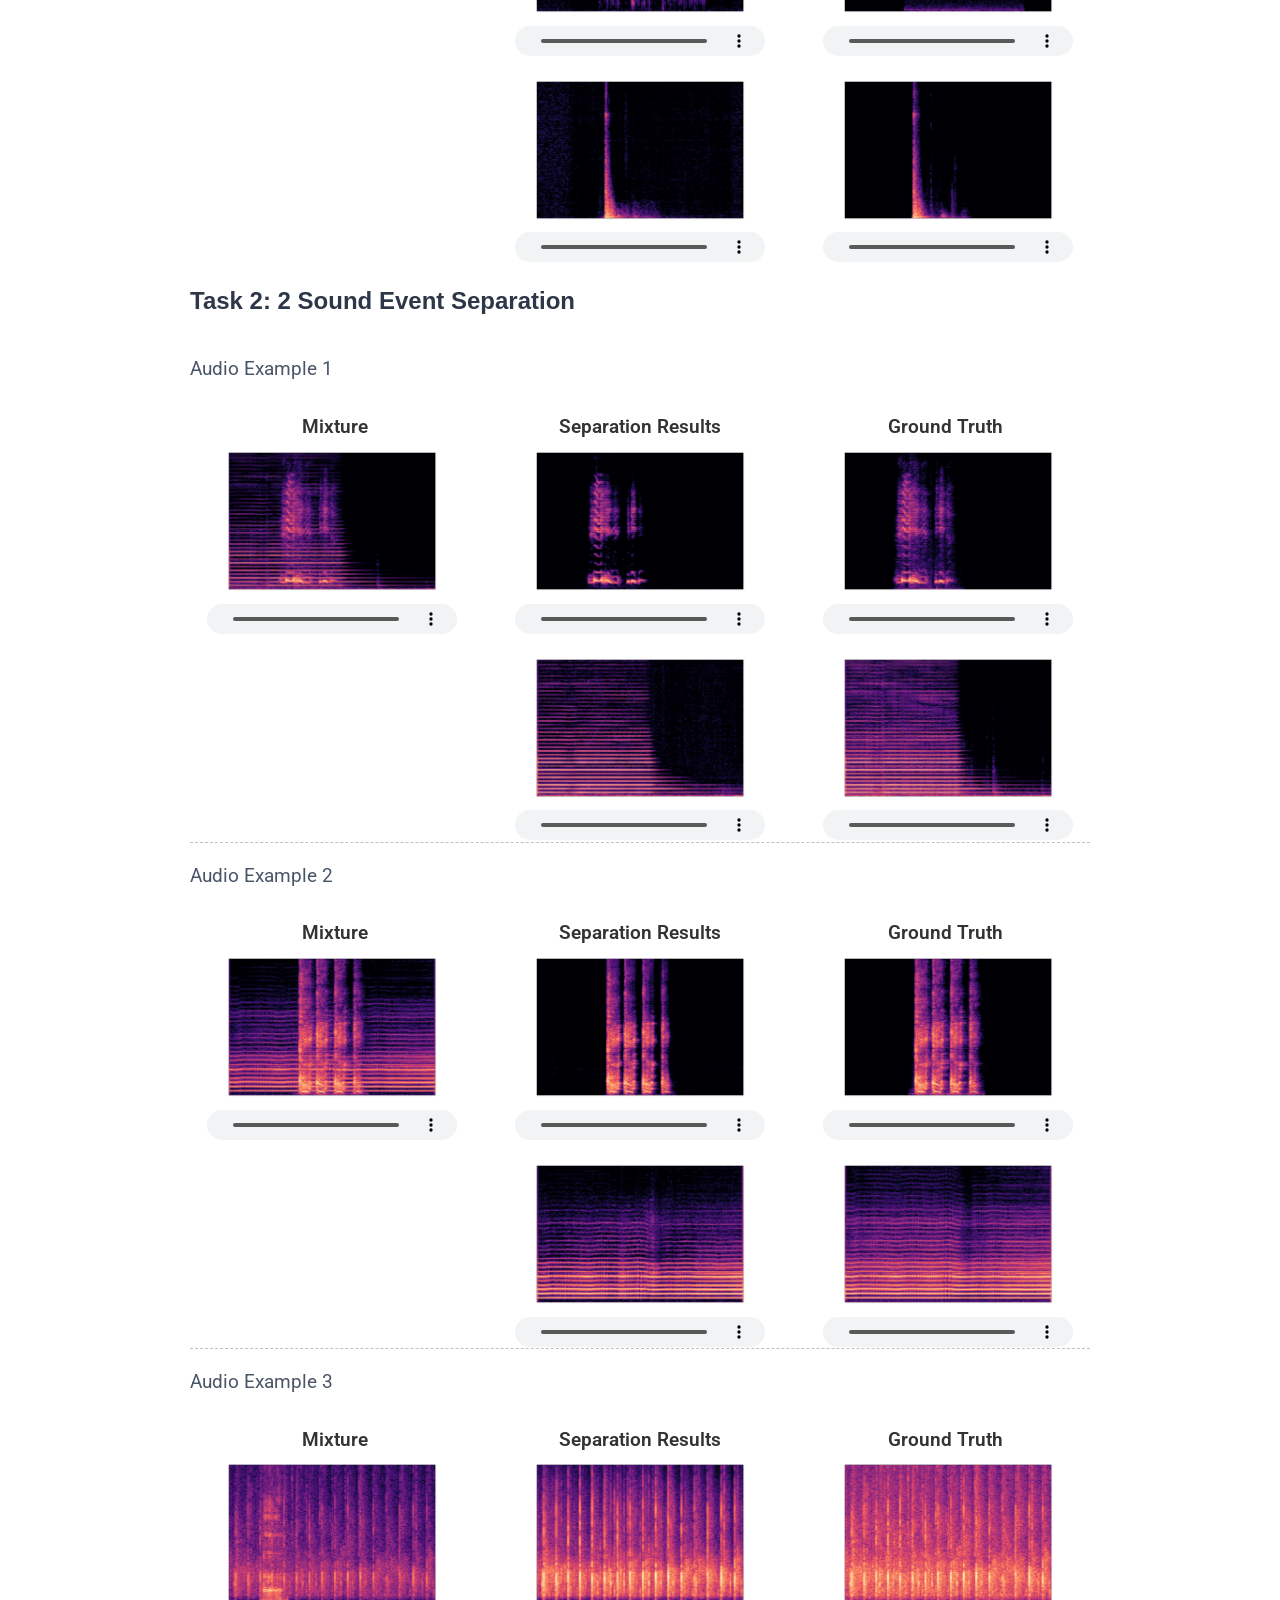
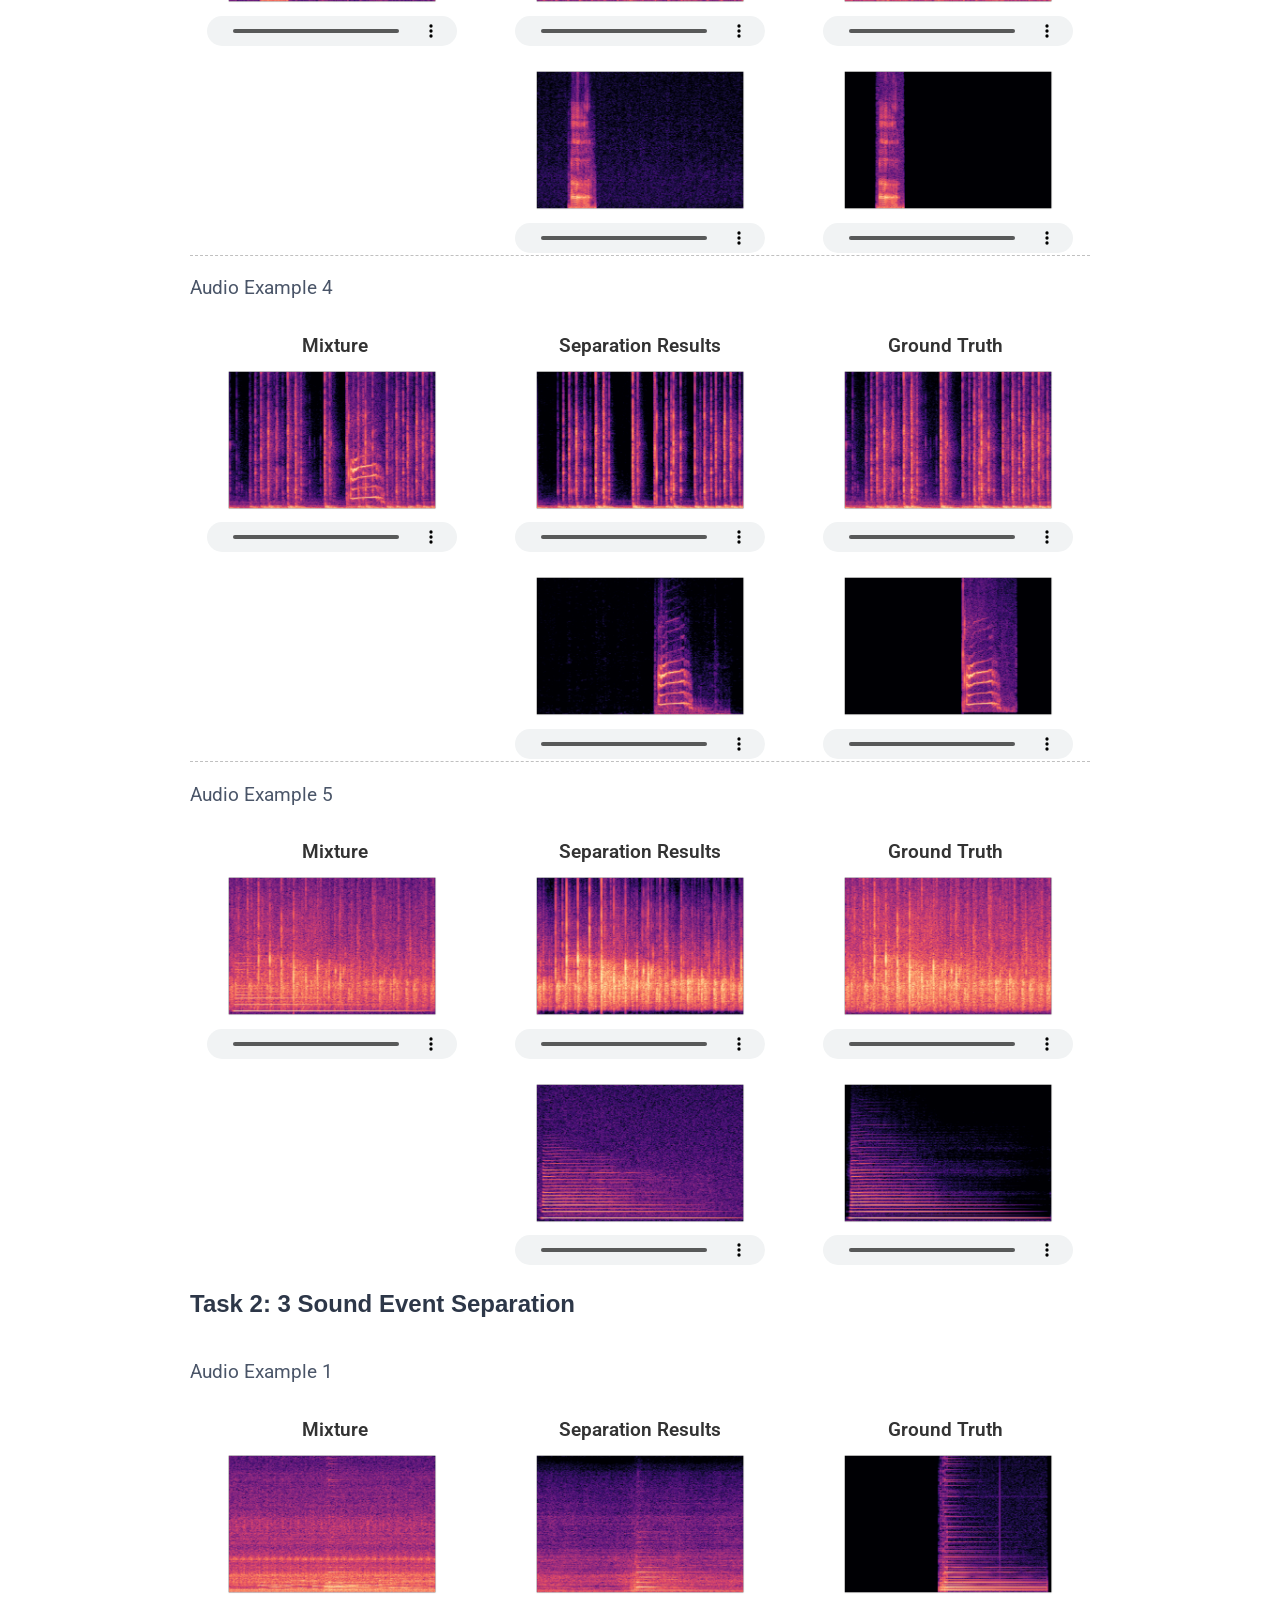
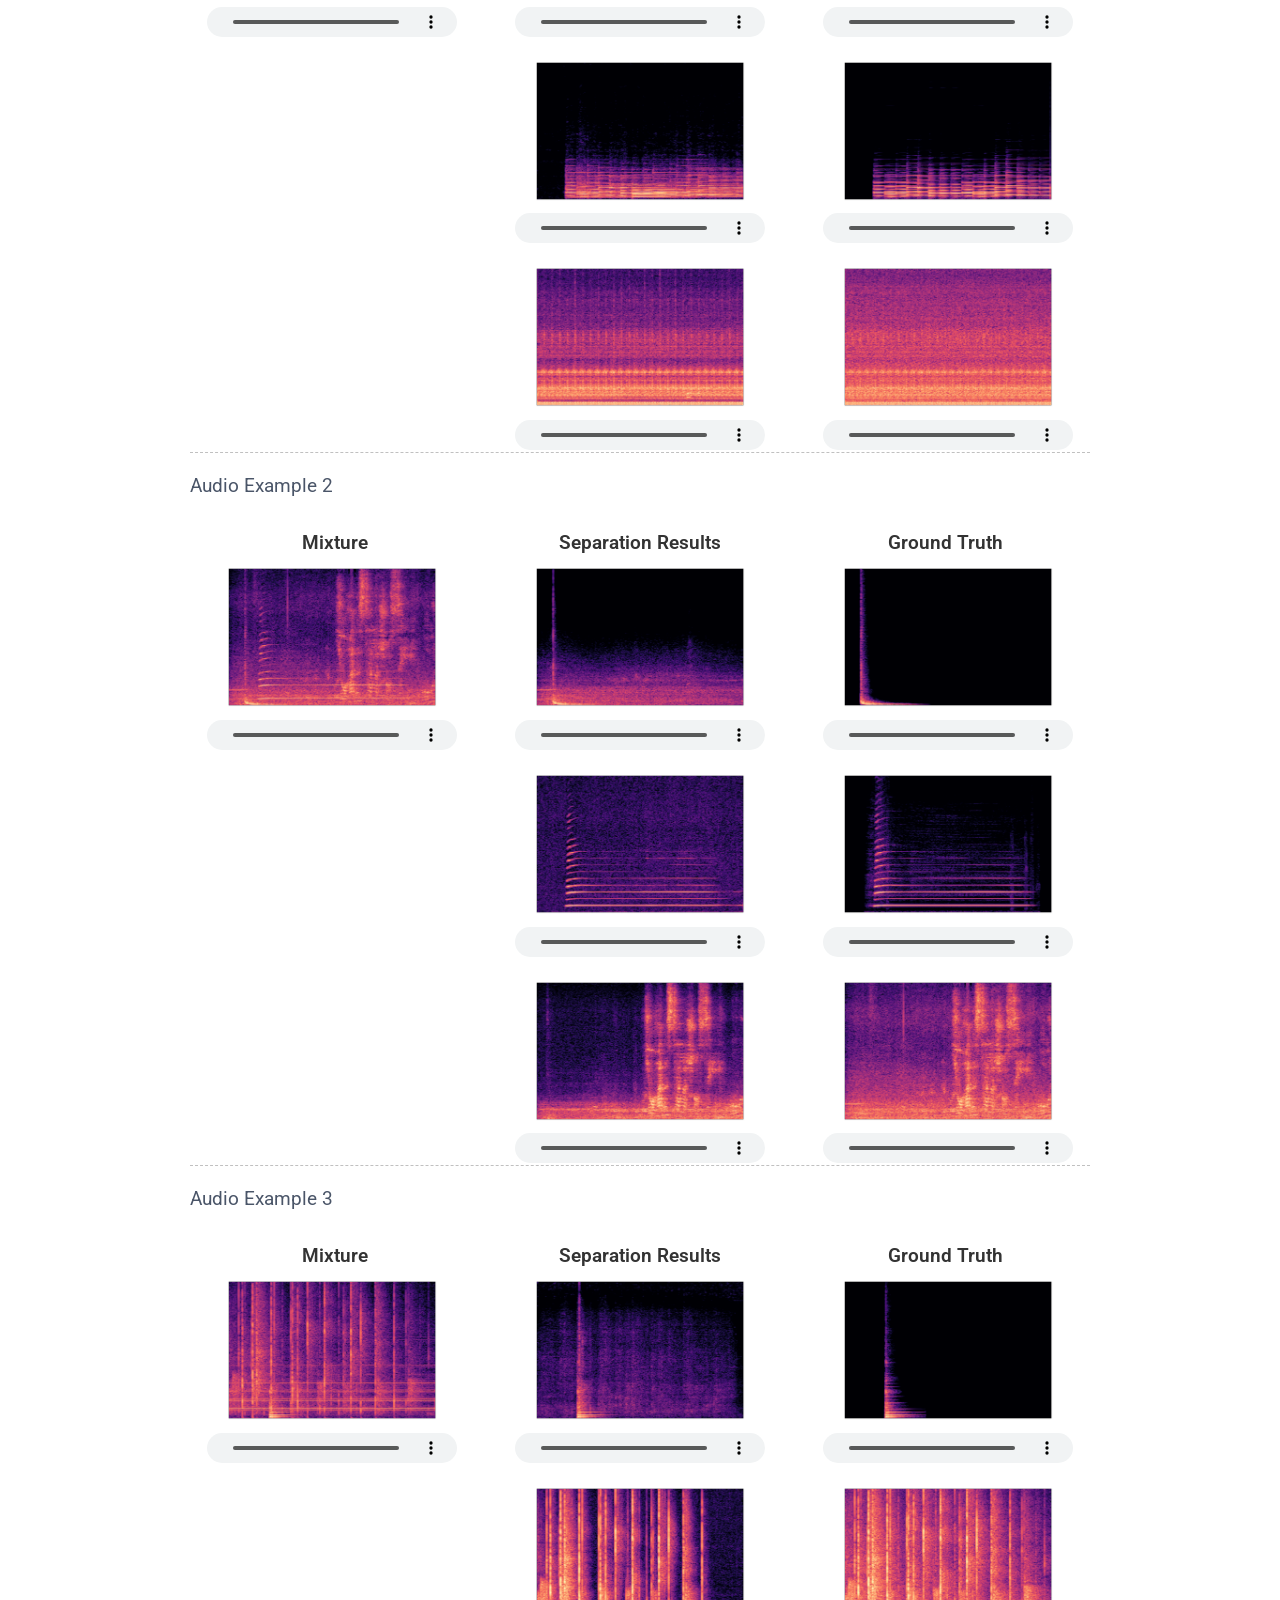
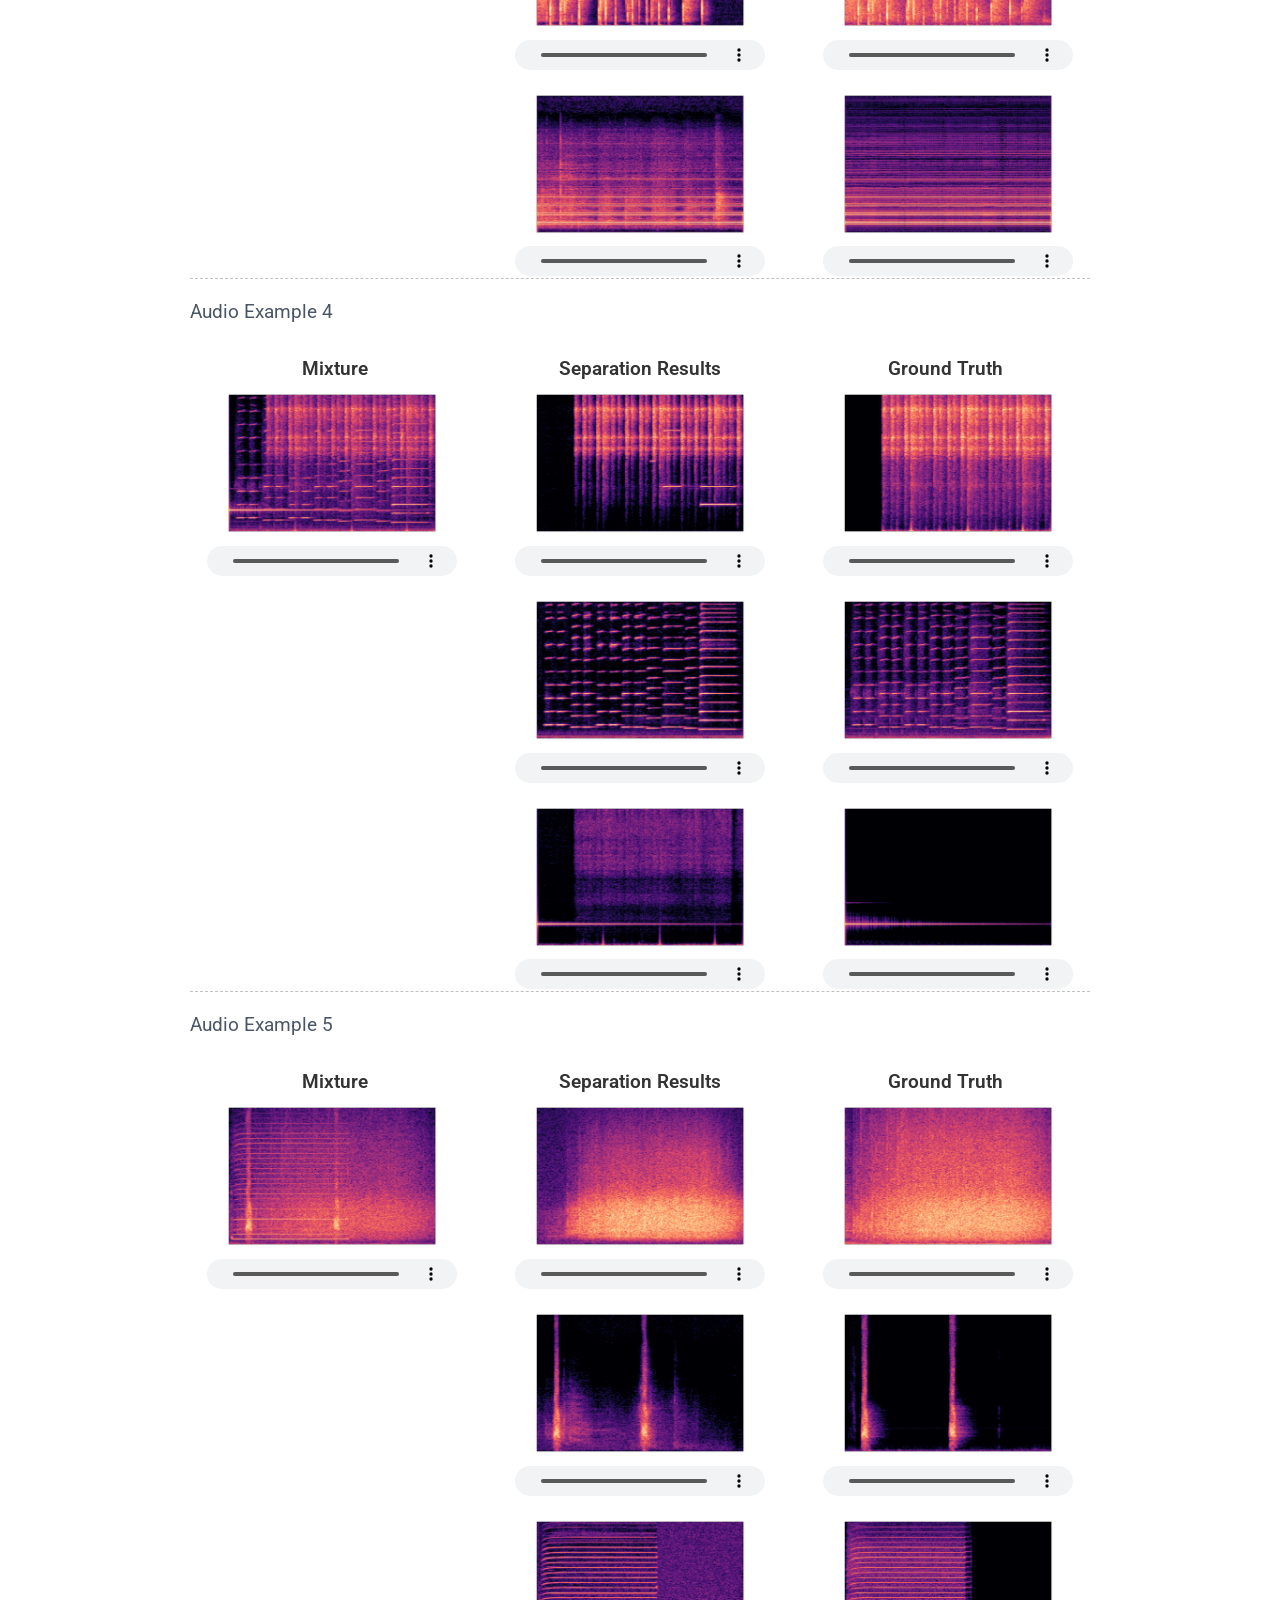
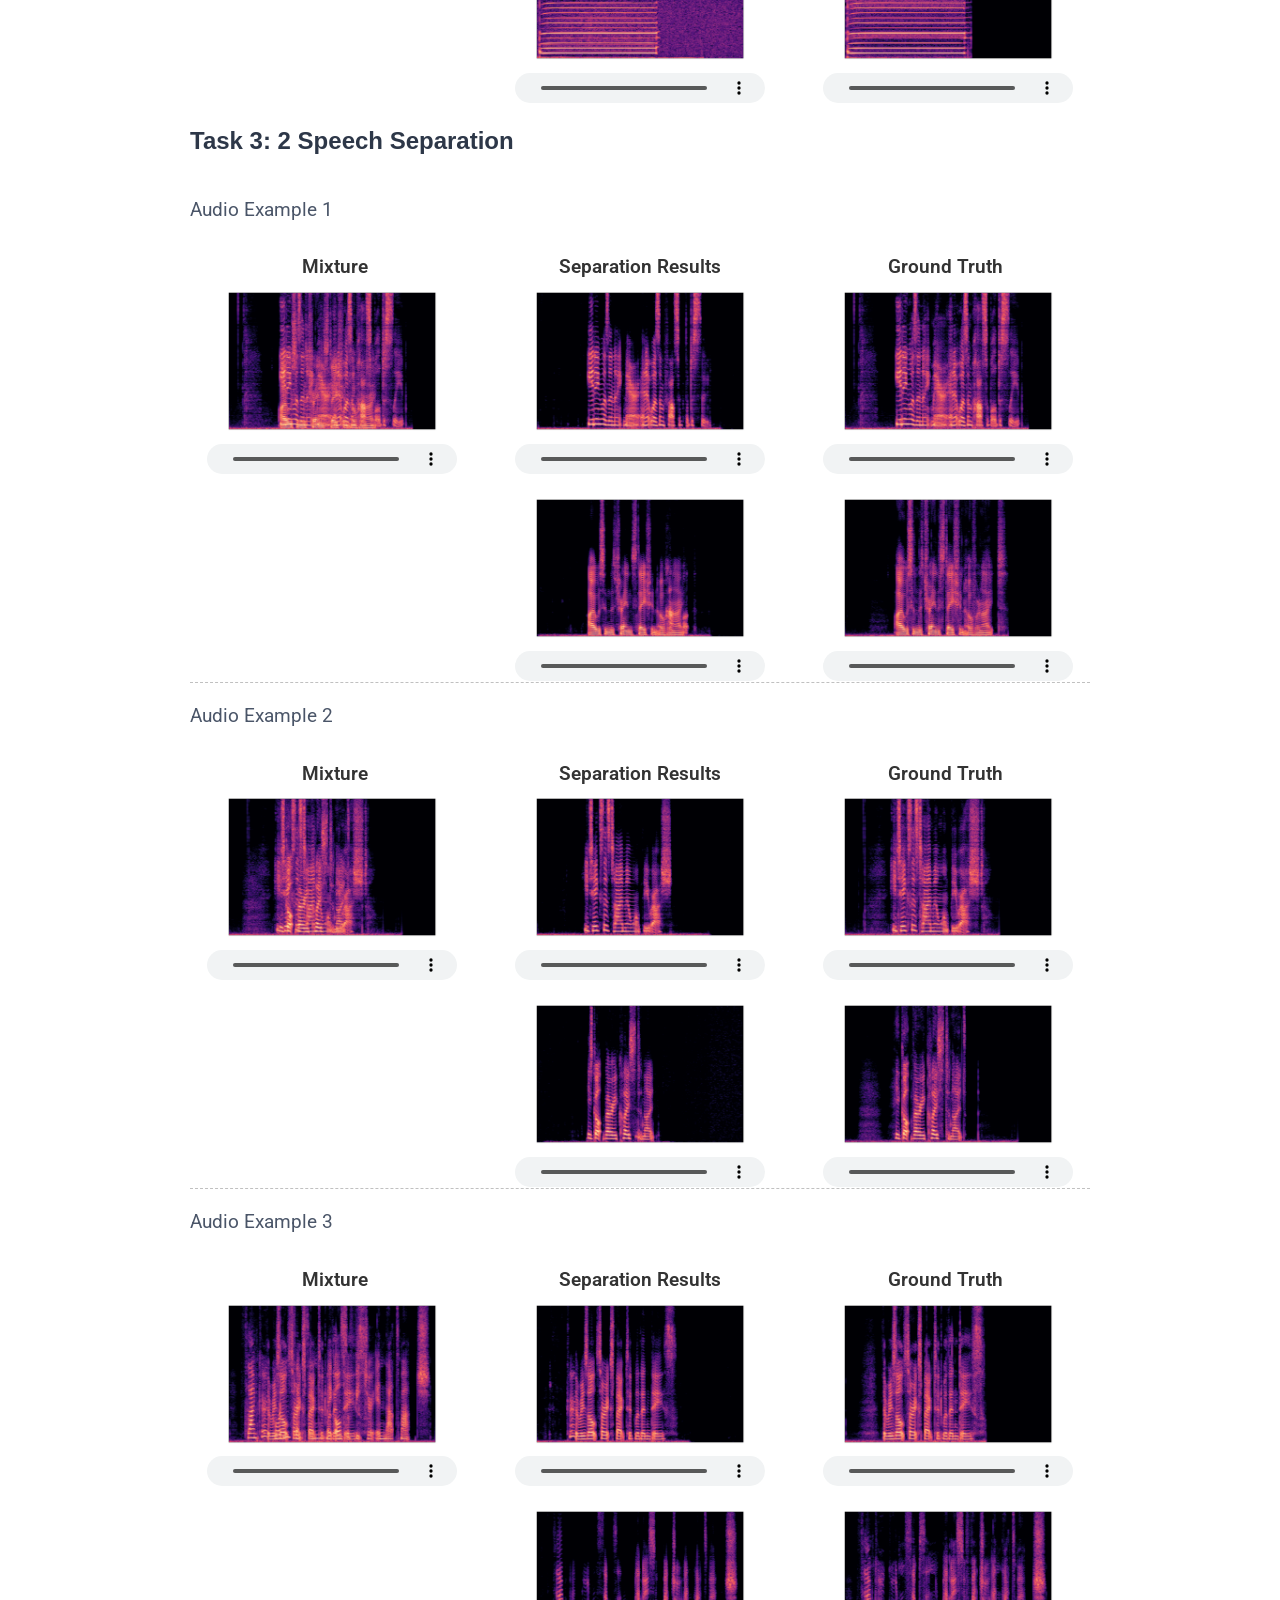
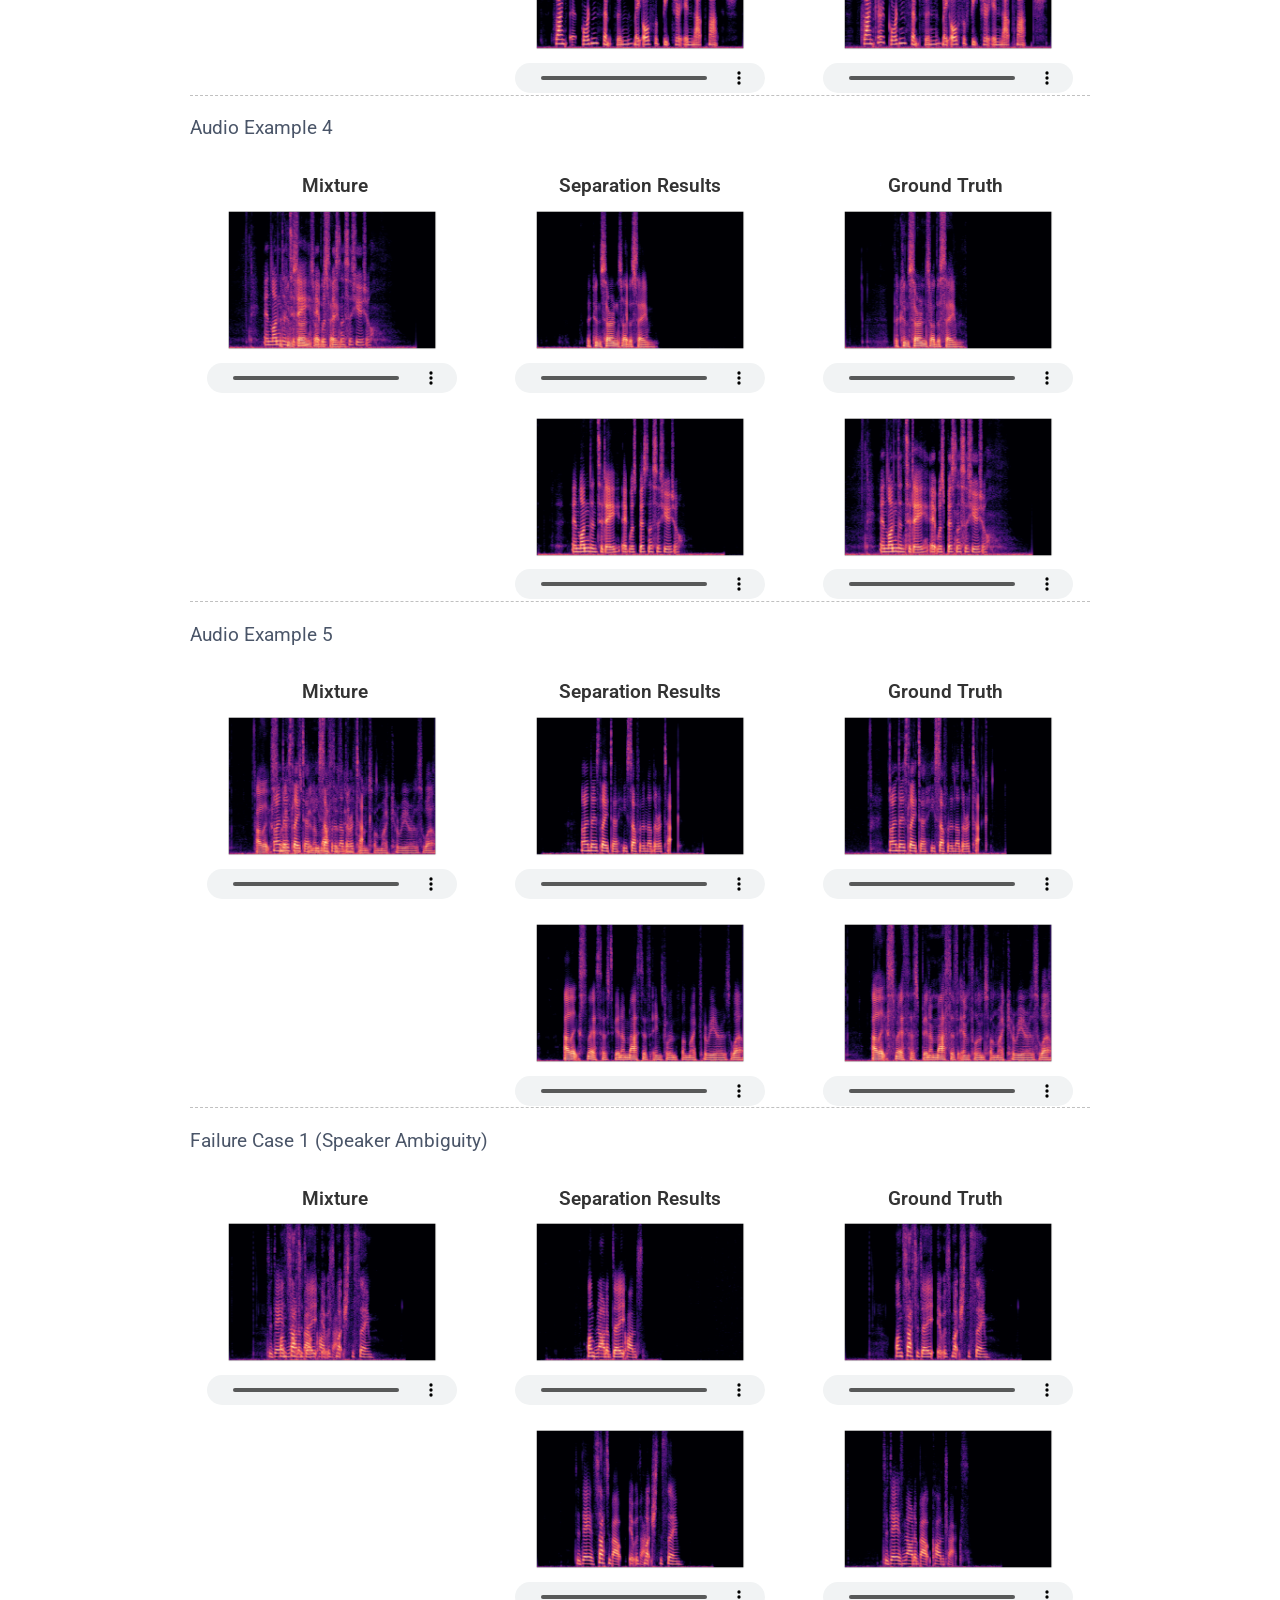
==== commit 9fbbec21: "1112" ====
--- a/docs/index.html
+++ b/docs/index.html
@@ -118,19 +118,19 @@
                     <div class="buttons is-centered"
                       style="margin-top:2rem; display:flex; justify-content:center; gap:1.5rem;">
                    <a class="button is-rounded is-medium"
-                      style="background-color:#db4437; color:#ffffff; border:none; min-width:220px;"
+                      style="background-color:#db4437; color:#ffffff; border:none; min-width:200px;"
                       href="https://arxiv.org/abs/your_arxiv_id"
                       target="_blank">
                      <span class="icon"><i class="fas fa-file-alt"></i></span>
-                     <span>Arxiv Full Paper</span>
+                     <span>Arxiv</span>
                    </a>
                  
                    <a class="button is-rounded is-medium"
-                      style="background-color:#313131; color:#ffffff; border:none; min-width:220px;"
+                      style="background-color:#313131; color:#ffffff; border:none; min-width:200px;"
                       href="https://github.com/RunwuShi/unasdiff"
                       target="_blank">
                      <span class="icon"><i class="fab fa-github"></i></span>
-                     <span>GitHub Repository</span>
+                     <span>GitHub</span>
                    </a>
                  </div>
 
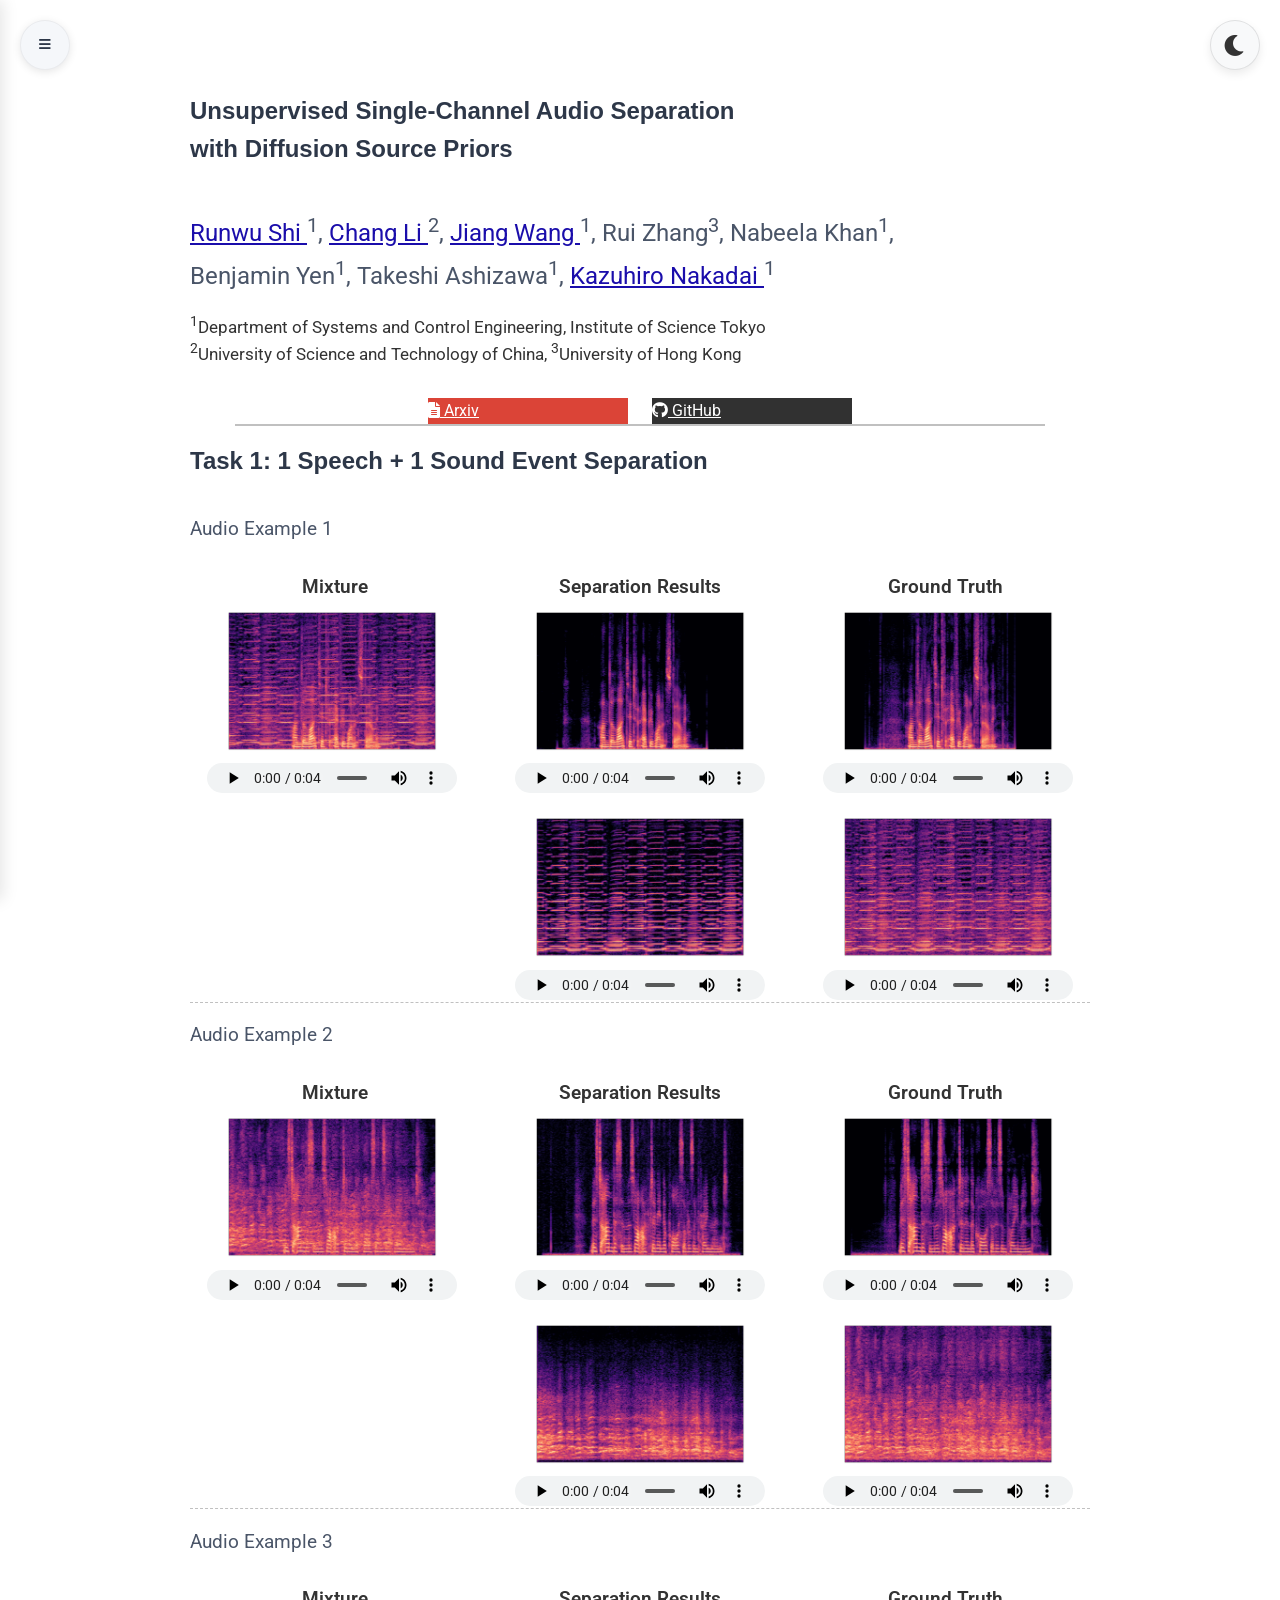
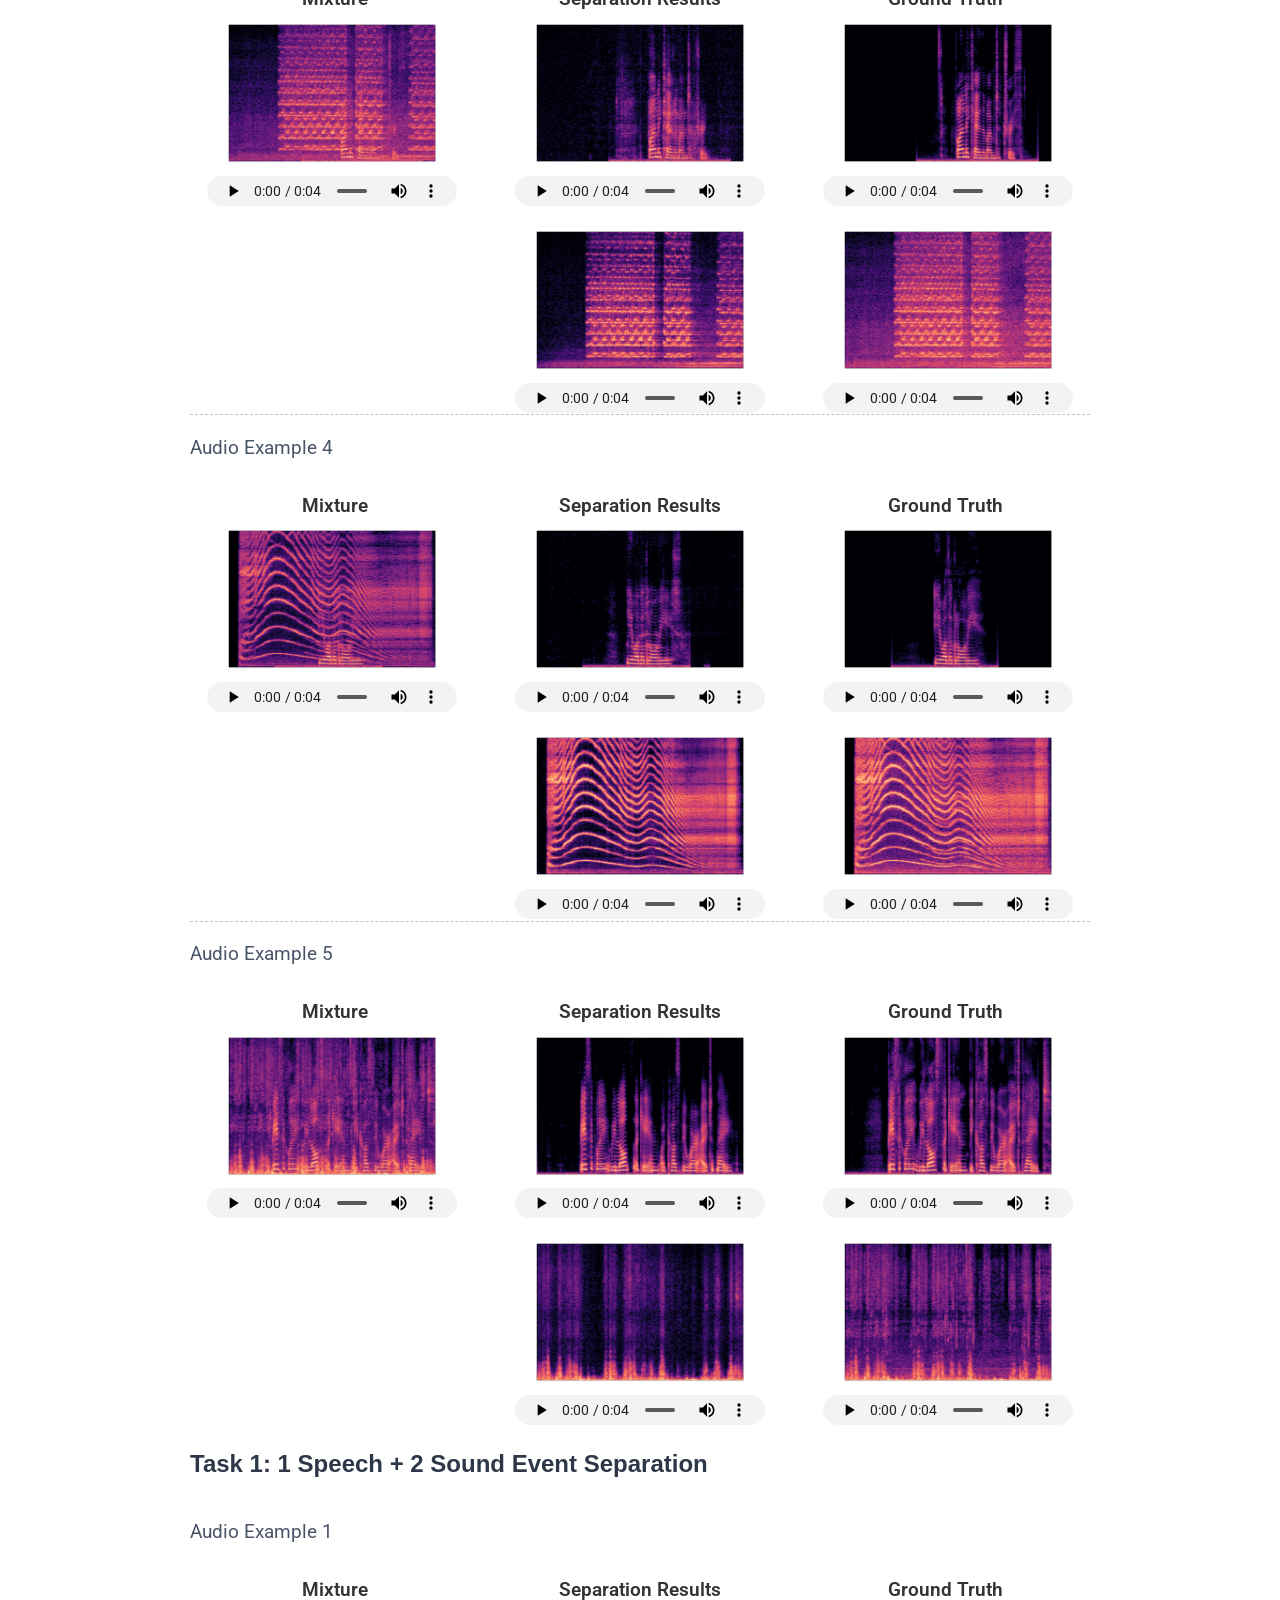
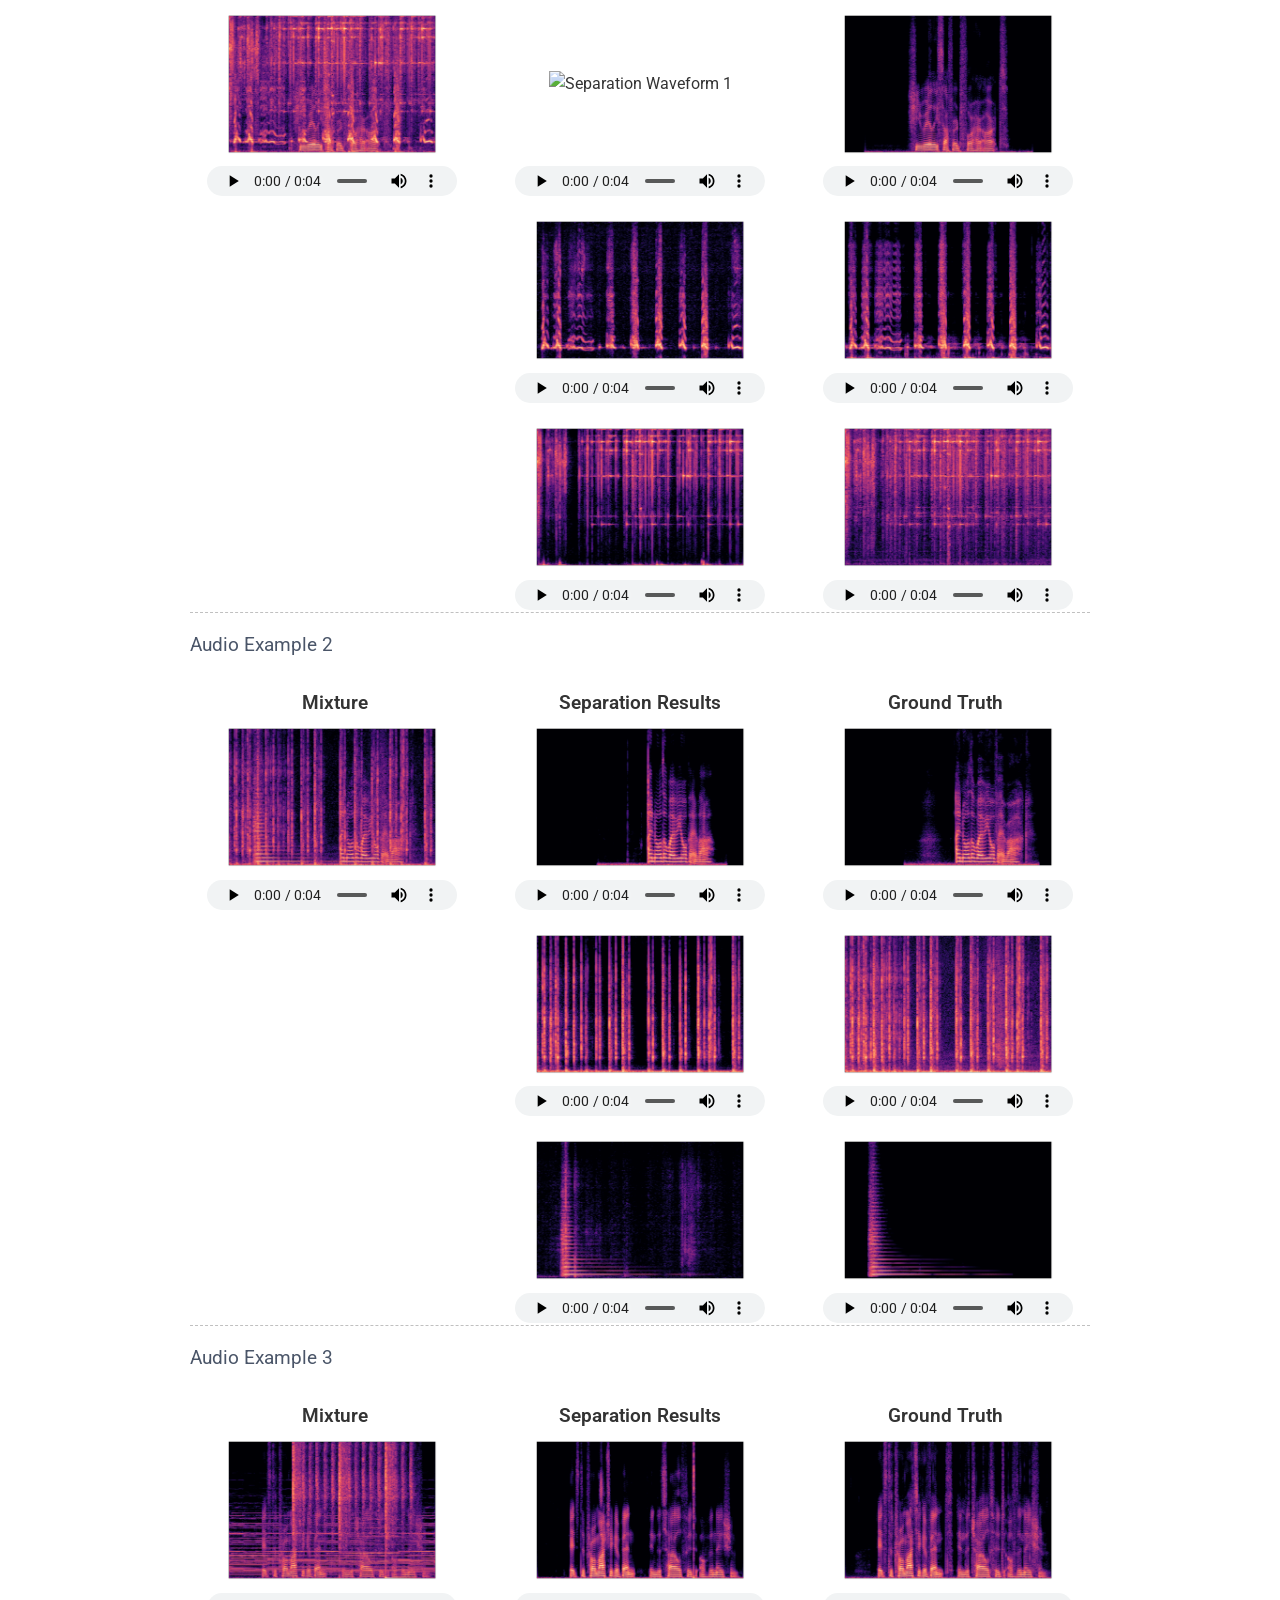
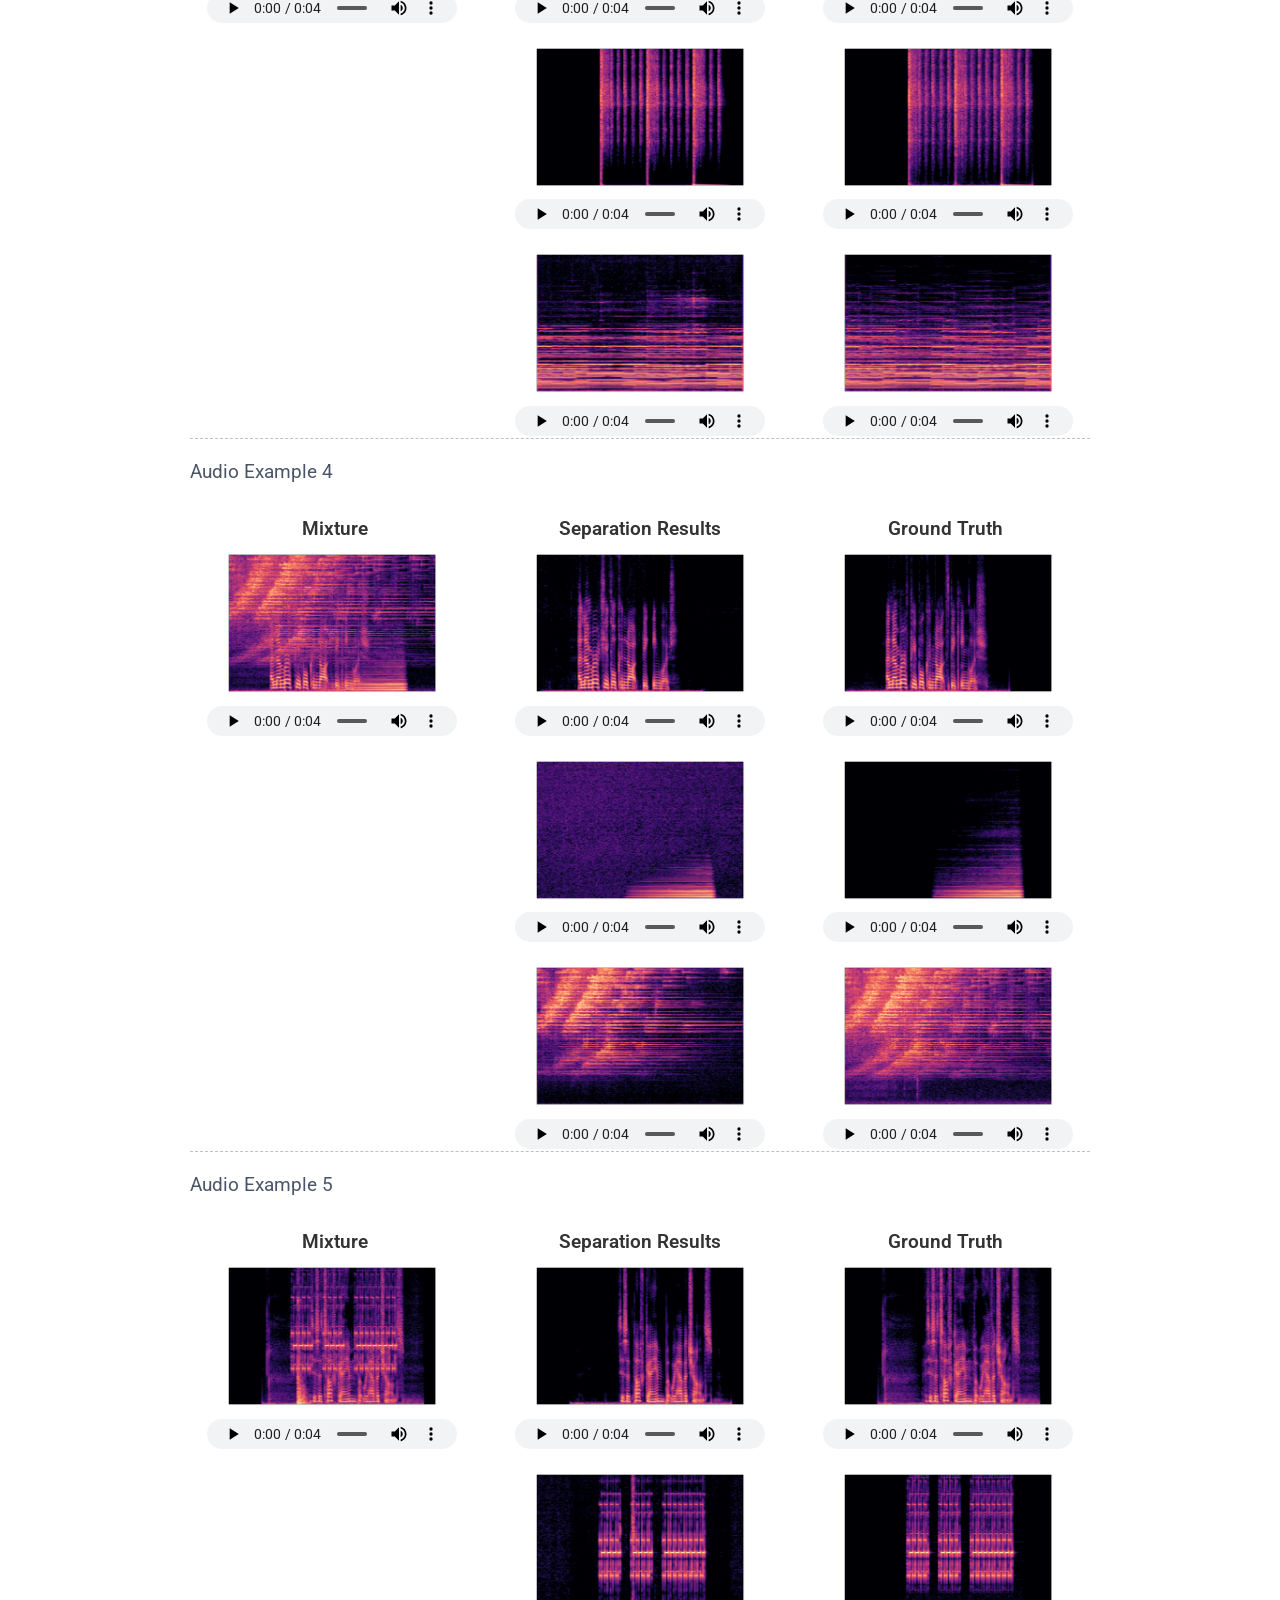
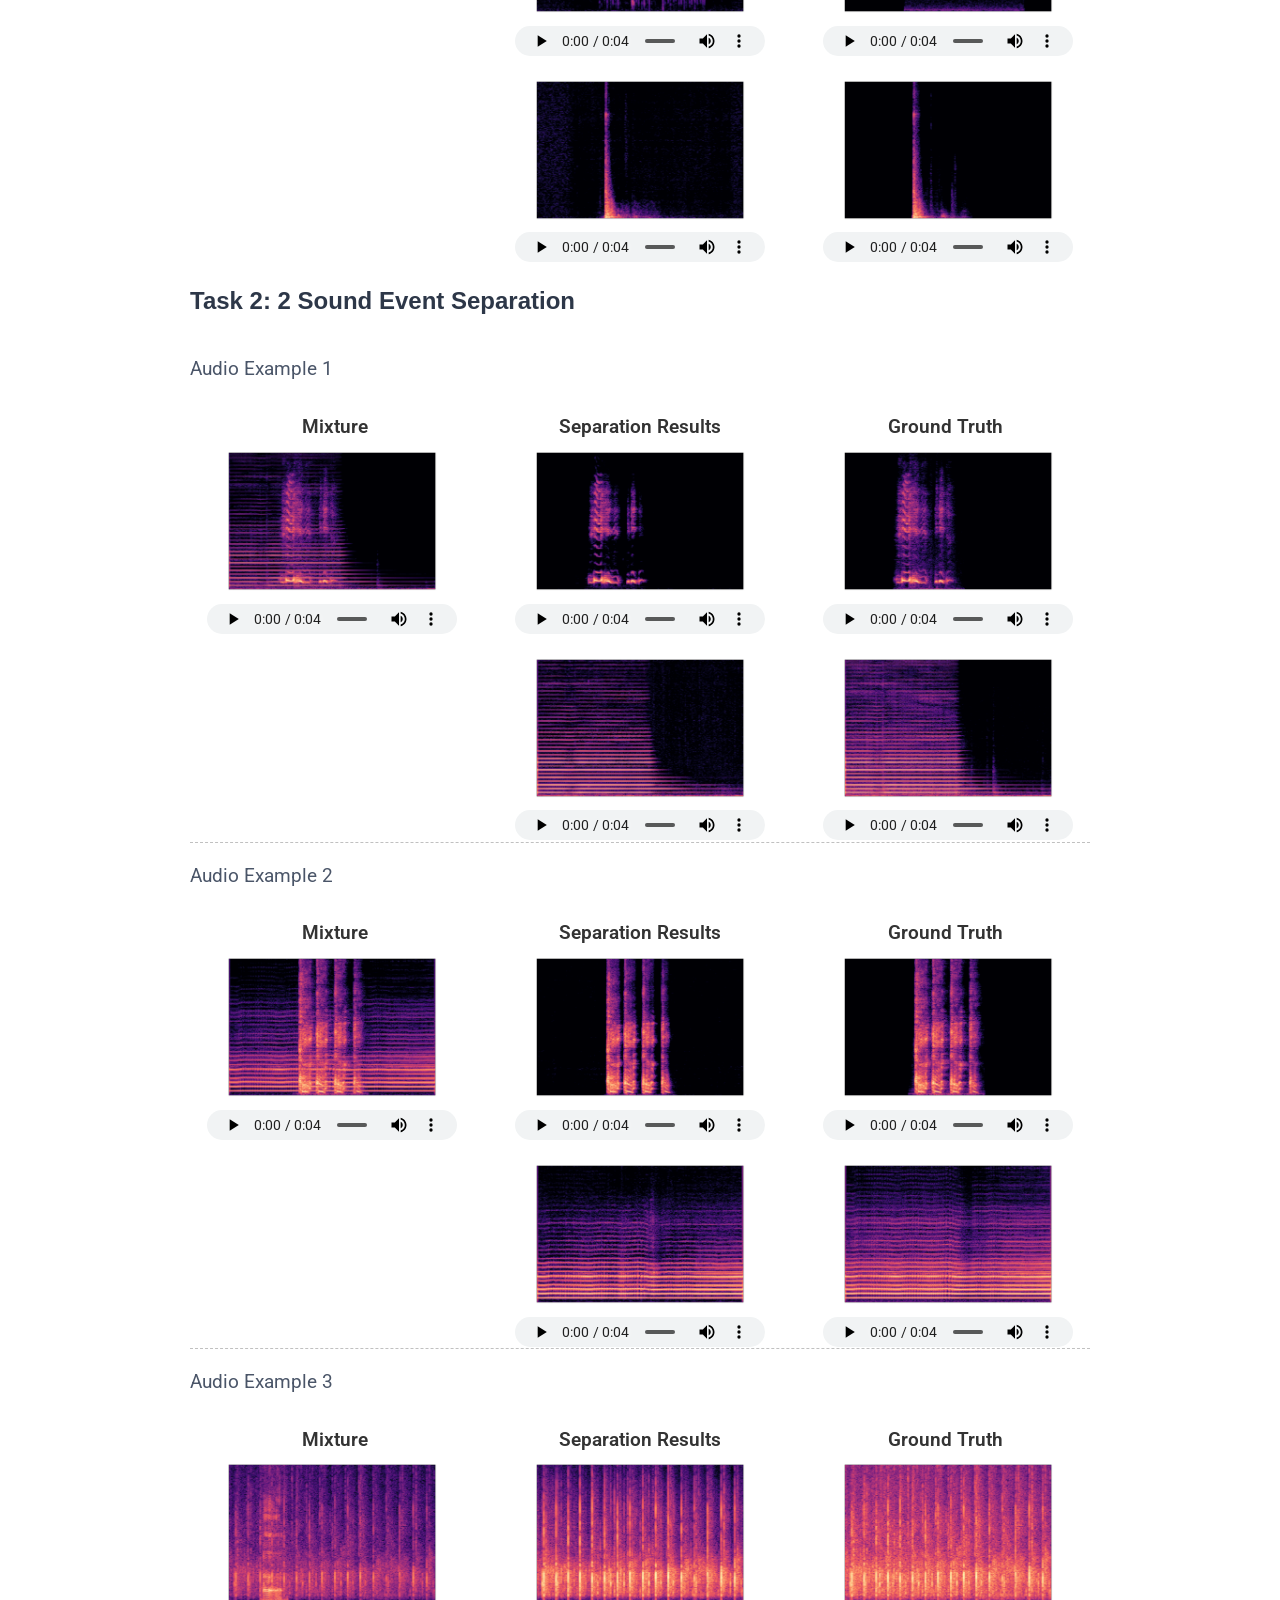
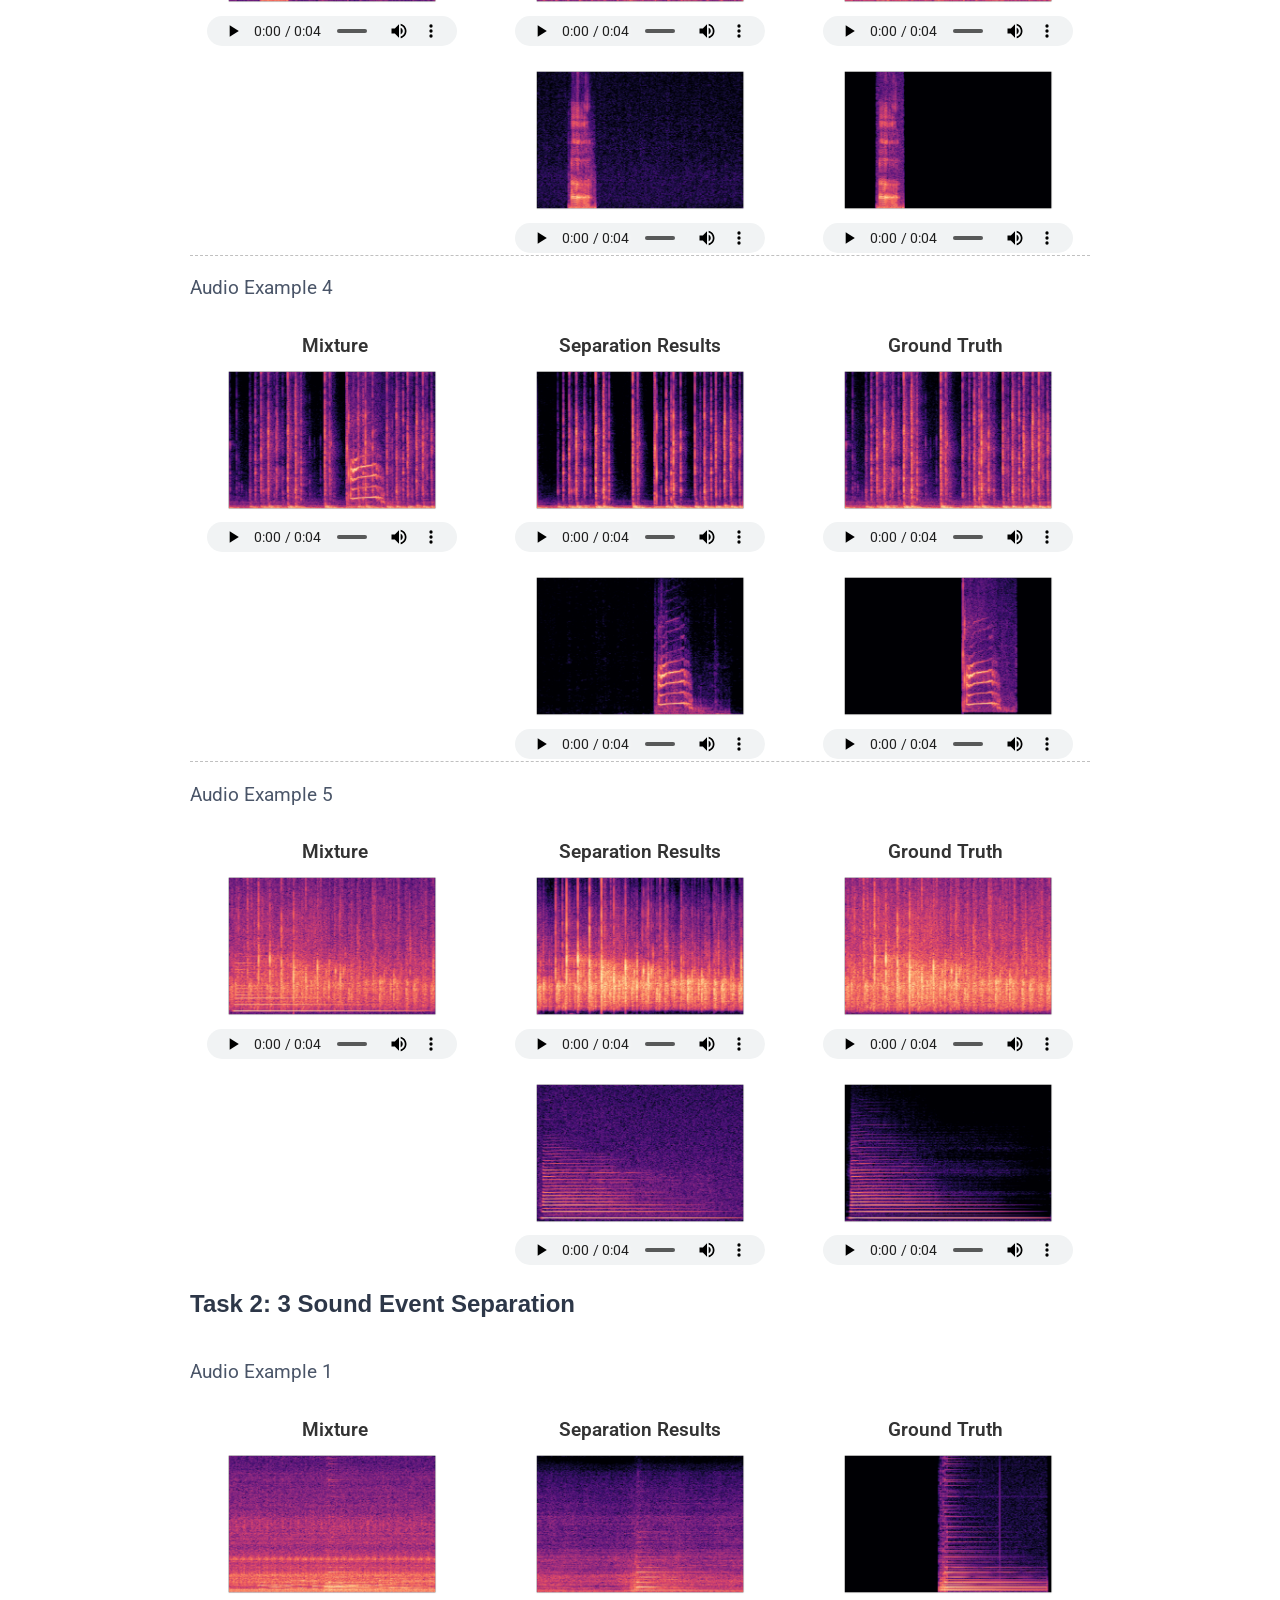
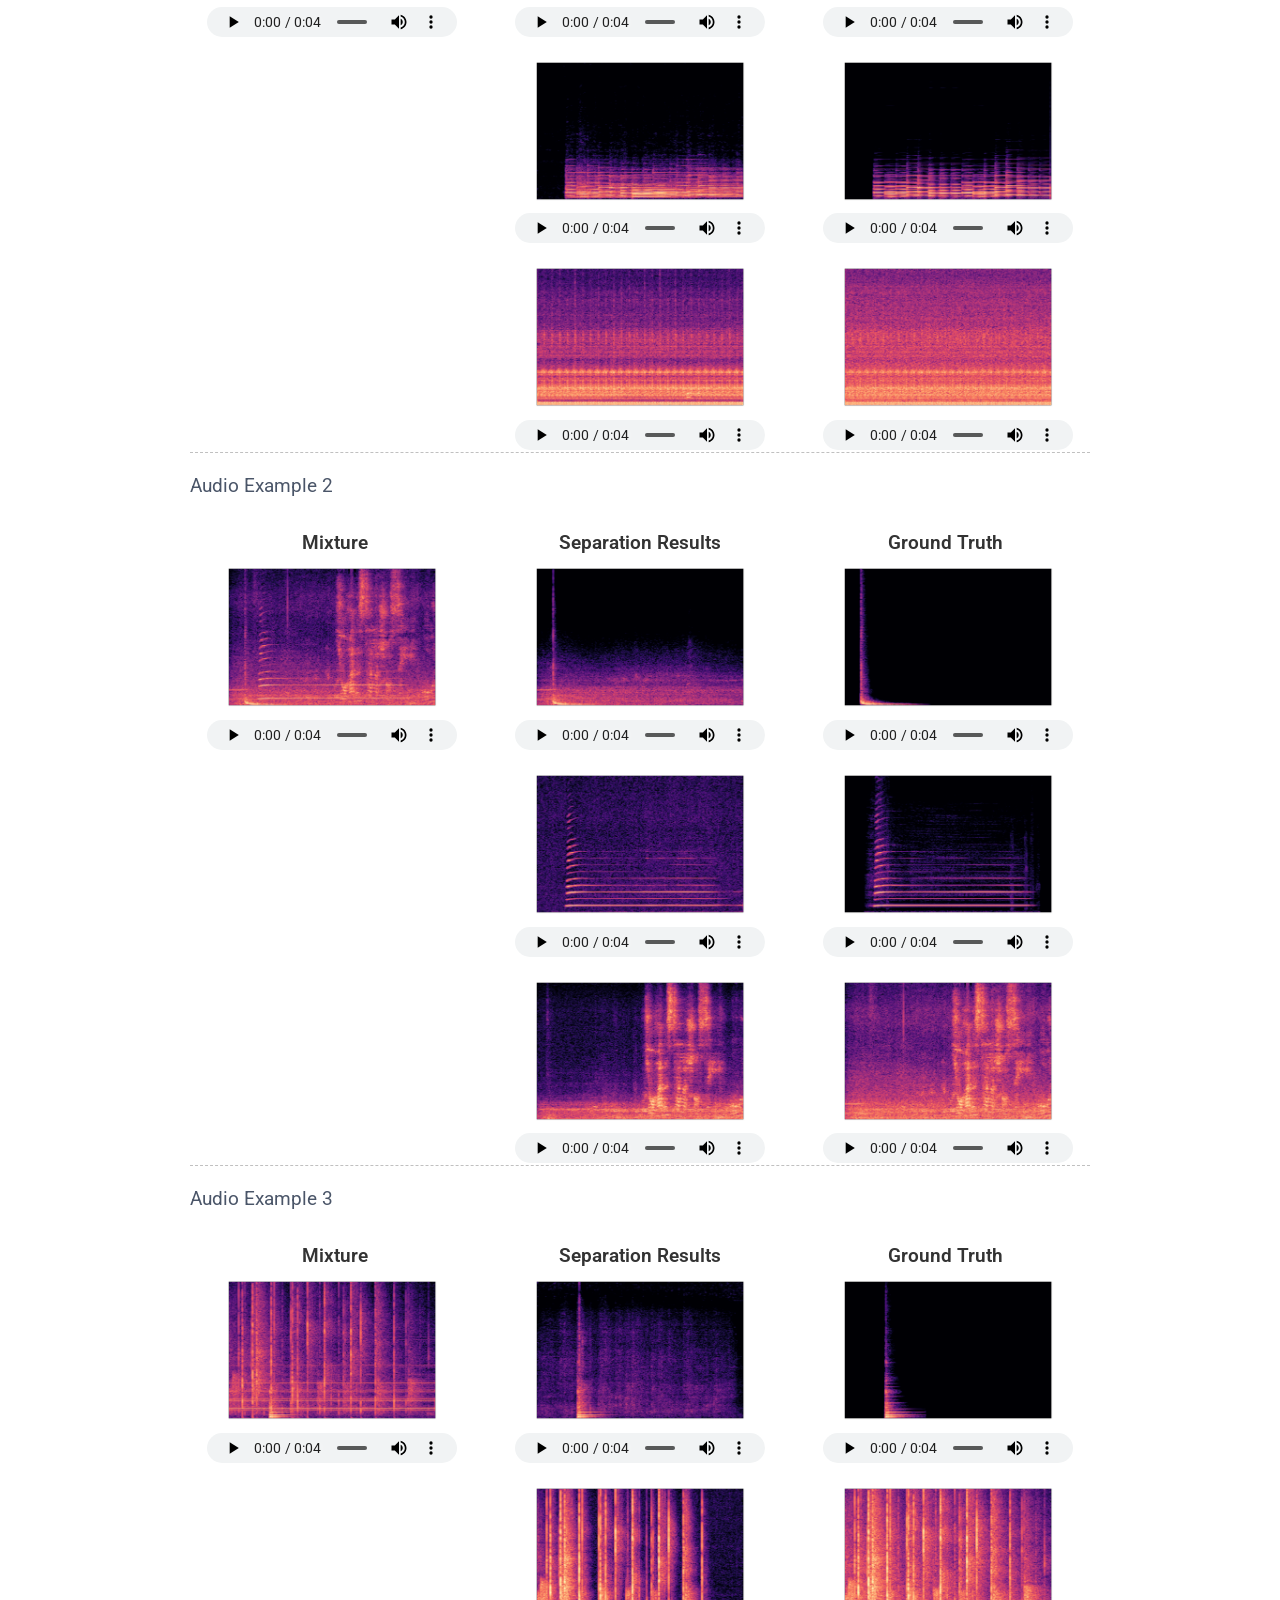
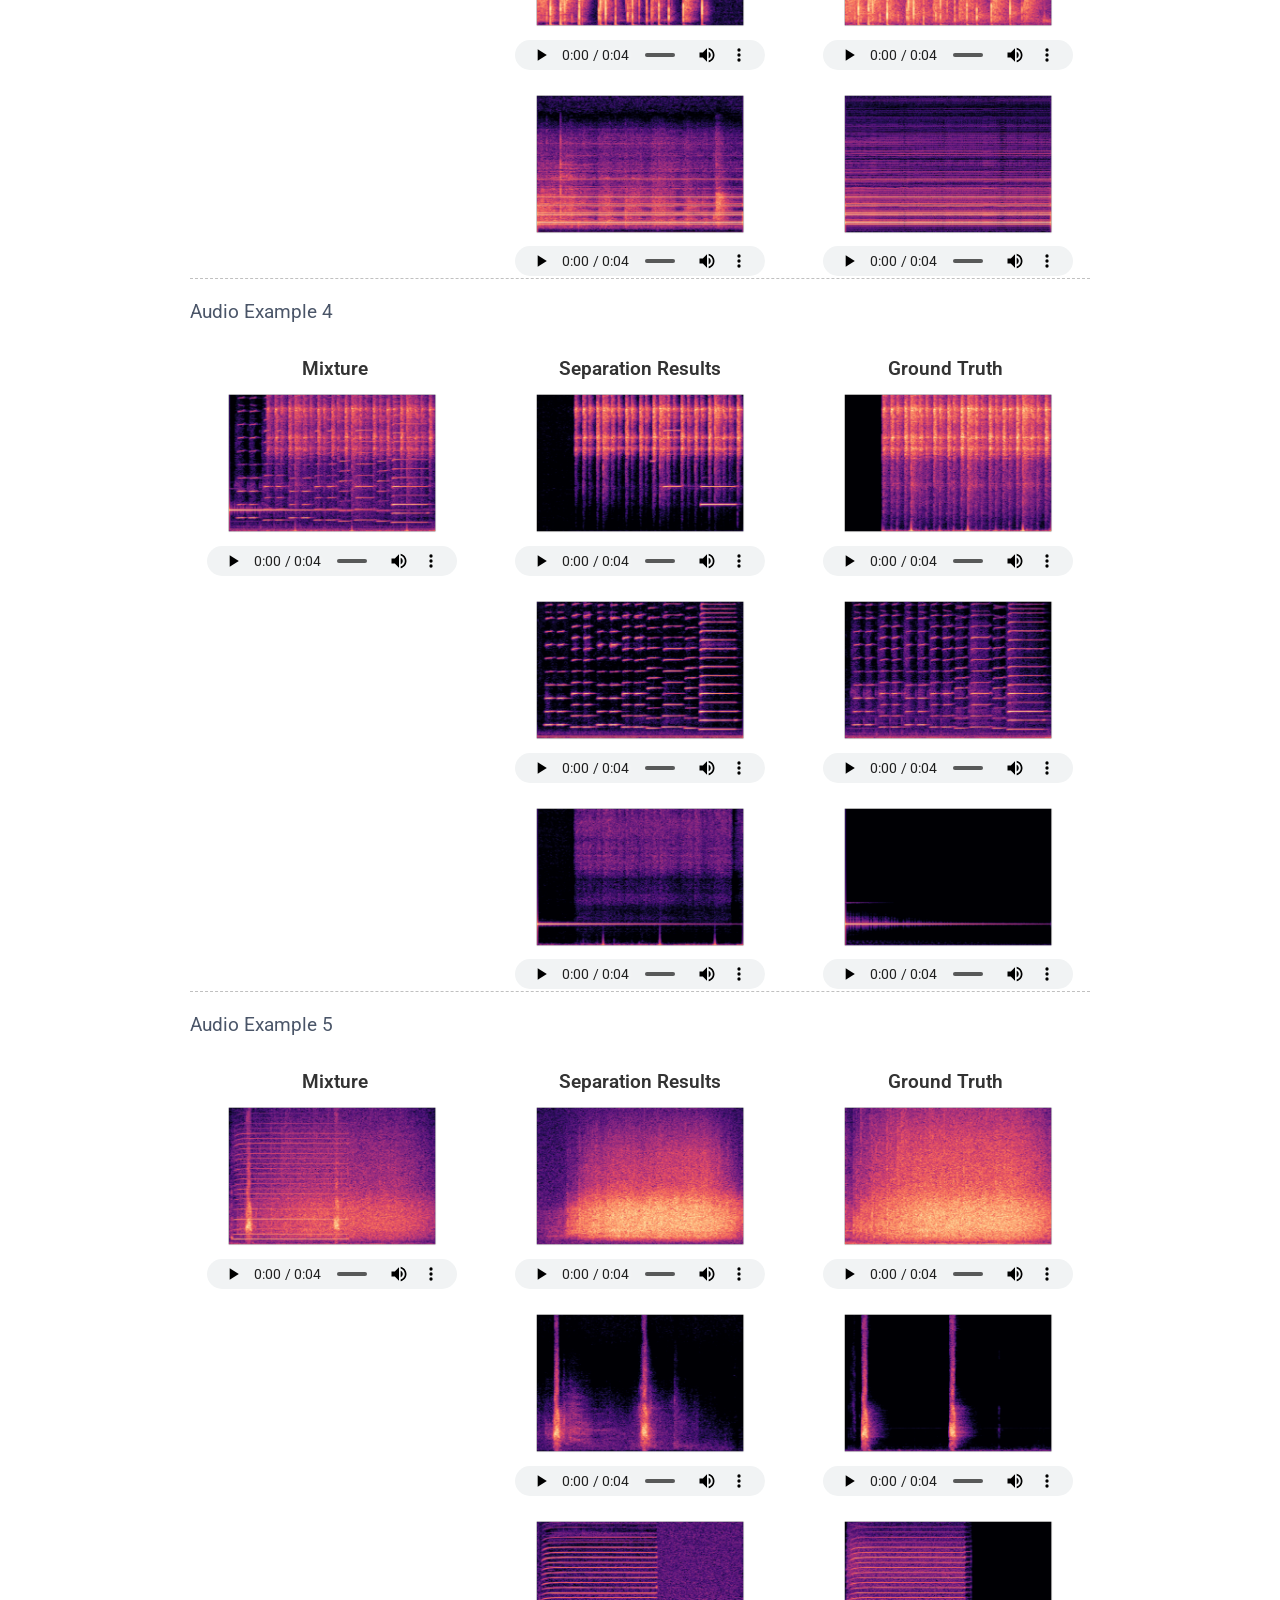
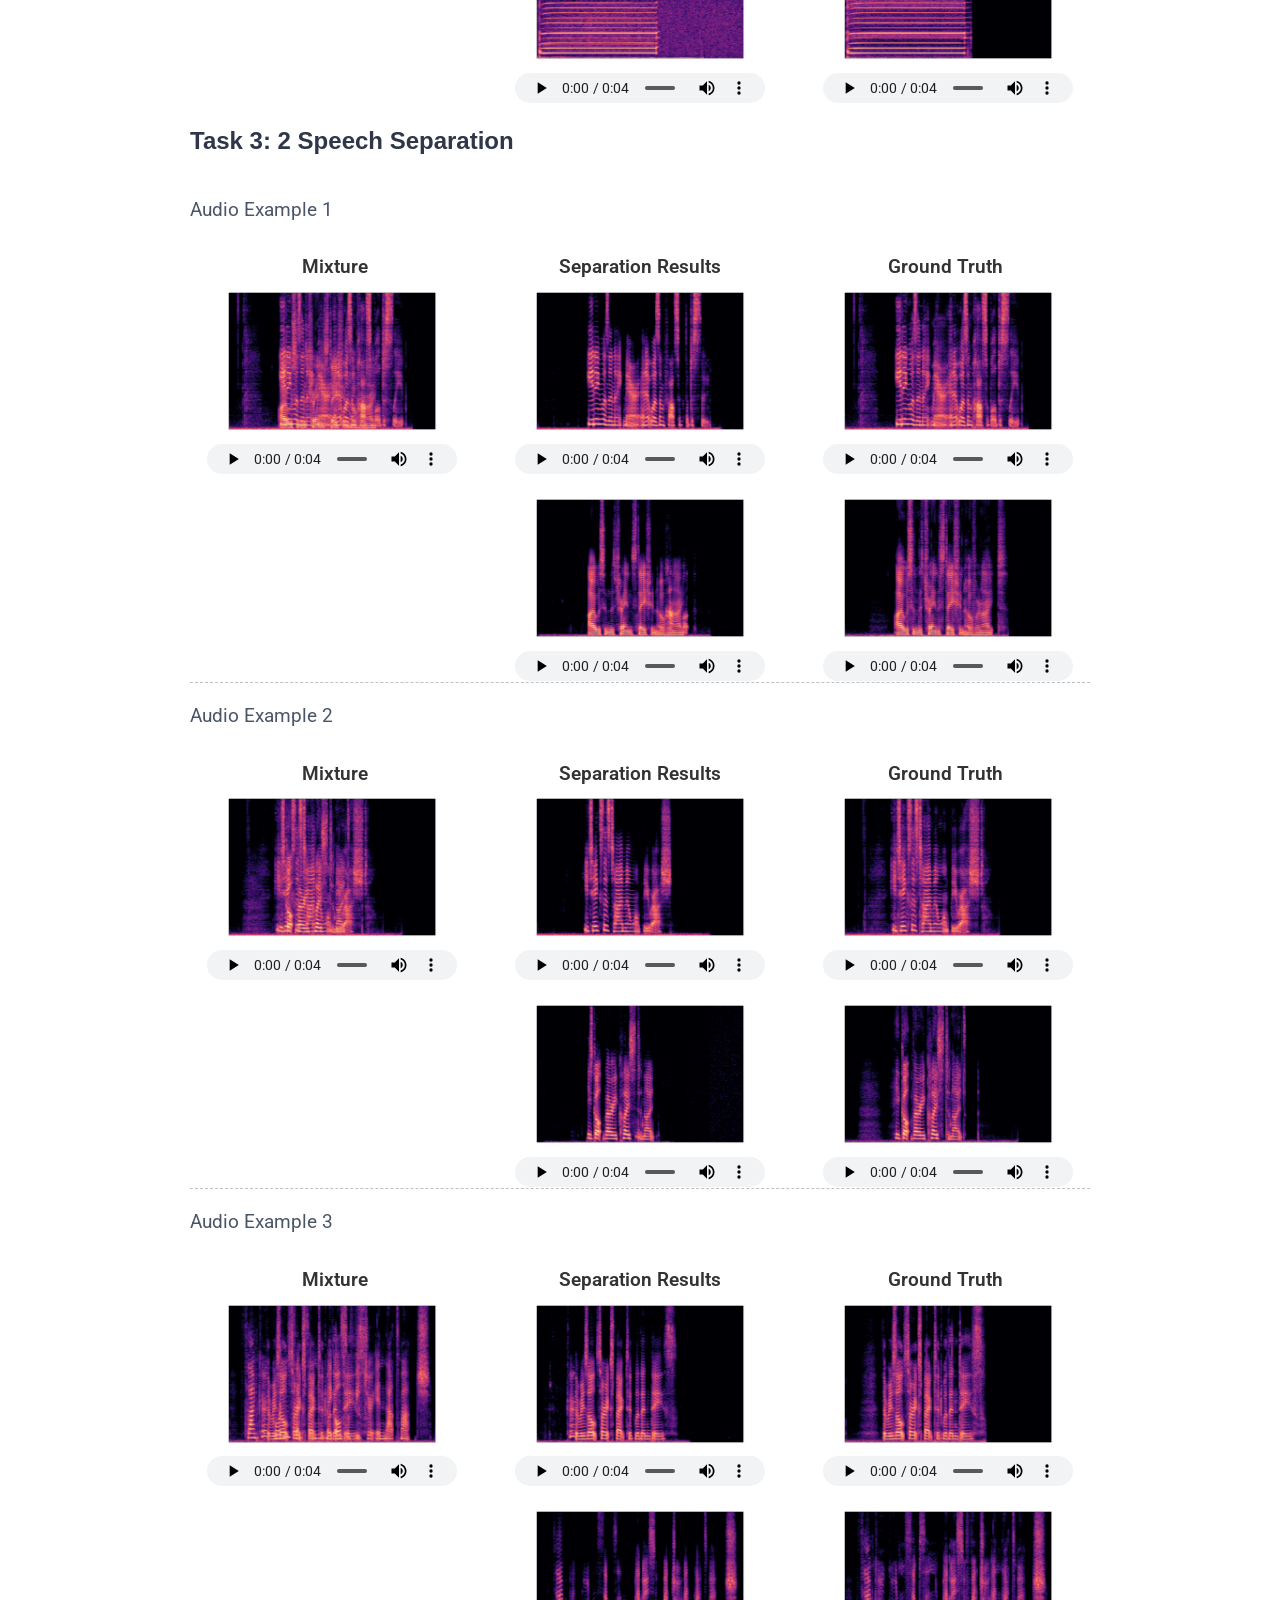
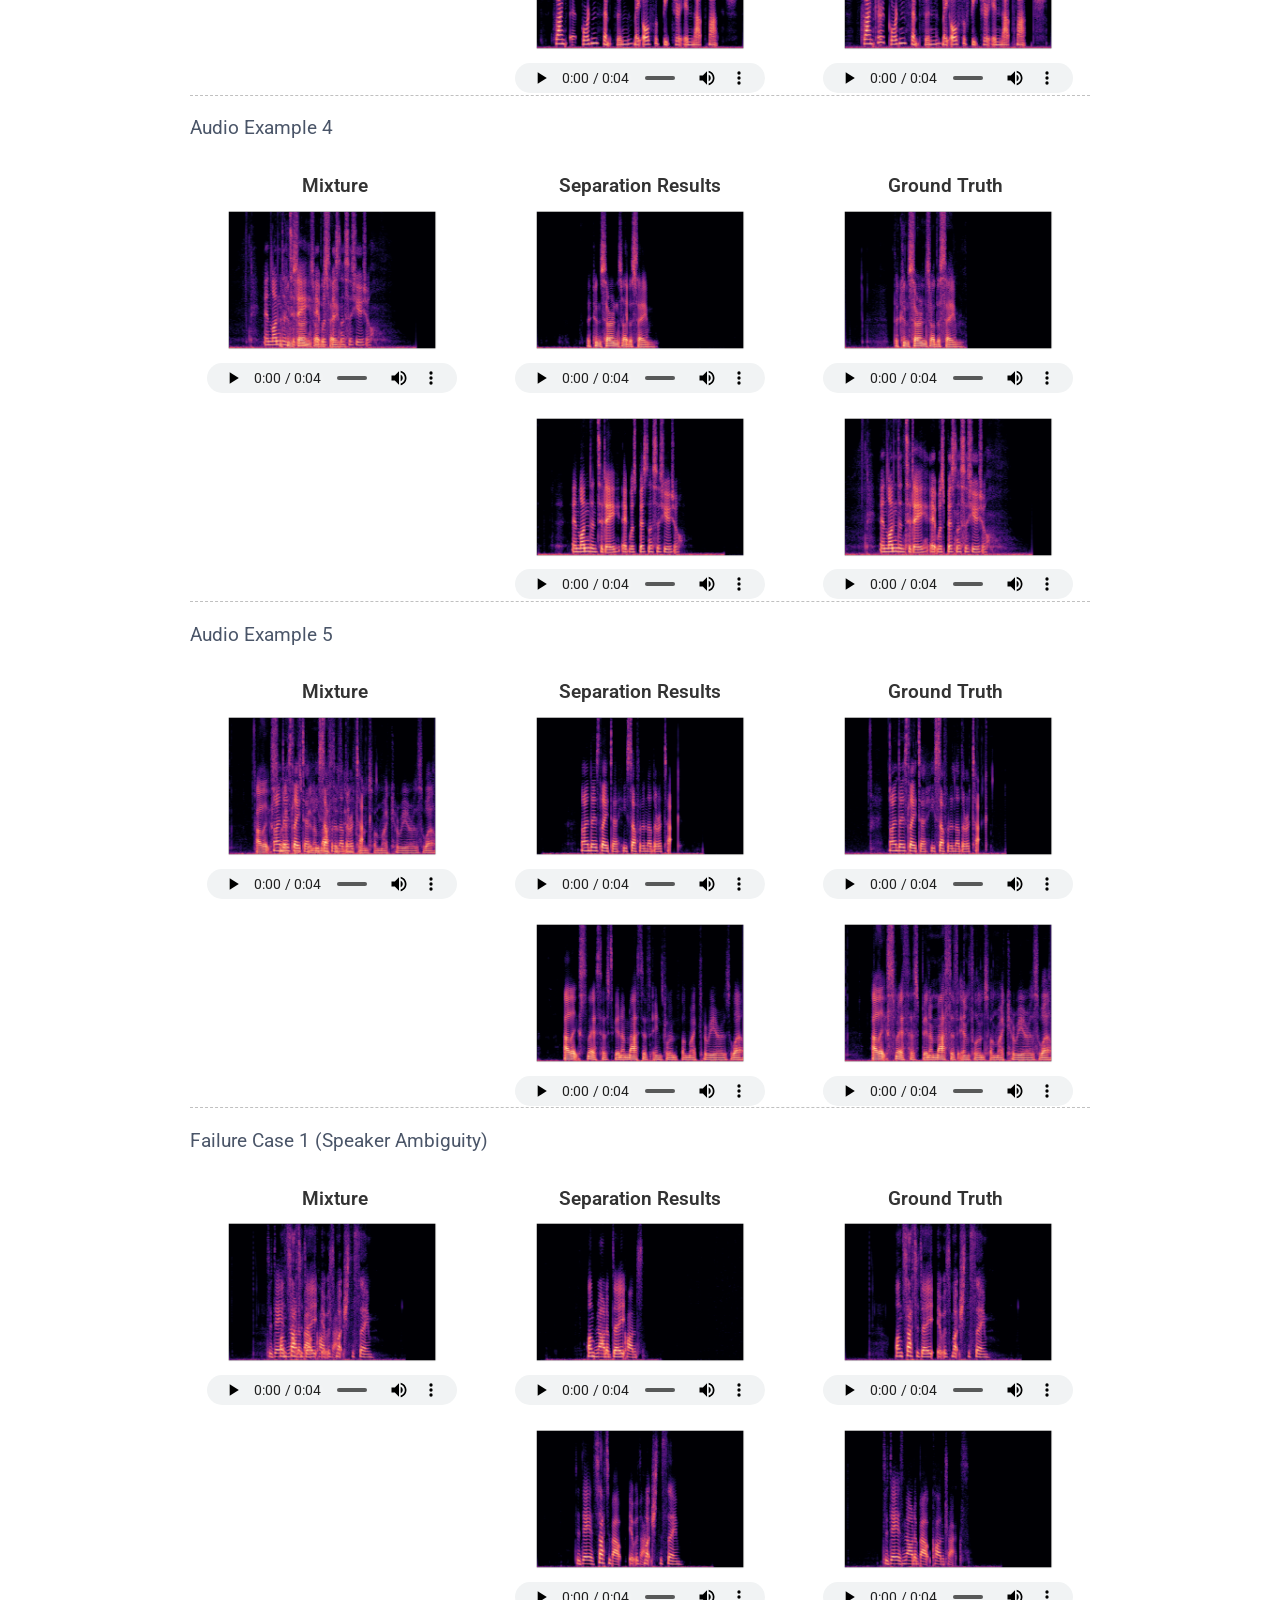
==== commit 074e5f57: "1209" ====
--- a/docs/index.html
+++ b/docs/index.html
@@ -8,7 +8,7 @@
     <link href="https://fonts.googleapis.com/css2?family=Roboto:wght@300;400;500;700&family=Source+Serif+Pro:wght@400;600&display=swap" rel="stylesheet">
     <link rel="stylesheet" href="https://cdn.jsdelivr.net/npm/bulma@0.9.3/css/bulma.min.css">
     <link rel="stylesheet" href="https://cdnjs.cloudflare.com/ajax/libs/font-awesome/6.0.0/css/all.min.css">
-    <link rel="icon" href="data:image/svg+xml,<svg xmlns=%22http://www.w3.org/2000/svg%22 viewBox=%220 0 100 100%22><text y=%22.9em%22 font-size=%2290%22>📑</text></svg>">
+    <link rel="icon" href="data:image/svg+xml,<svg xmlns='http://www.w3.org/2000/svg' viewBox='0 0 100 100'><text y='0.9em' font-size='90'>🎧</text></svg>">
     <link rel="stylesheet" href="style.css"> 
     <link rel="stylesheet" href="https://cdn.jsdelivr.net/npm/academicons@1.9.4/css/academicons.min.css">
 
@@ -119,7 +119,7 @@
                       style="margin-top:2rem; display:flex; justify-content:center; gap:1.5rem;">
                    <a class="button is-rounded is-medium"
                       style="background-color:#db4437; color:#ffffff; border:none; min-width:200px;"
-                      href="https://arxiv.org/abs/your_arxiv_id"
+                      href="https://arxiv.org/abs/2512.07226"
                       target="_blank">
                      <span class="icon"><i class="fas fa-file-alt"></i></span>
                      <span>Arxiv</span>
